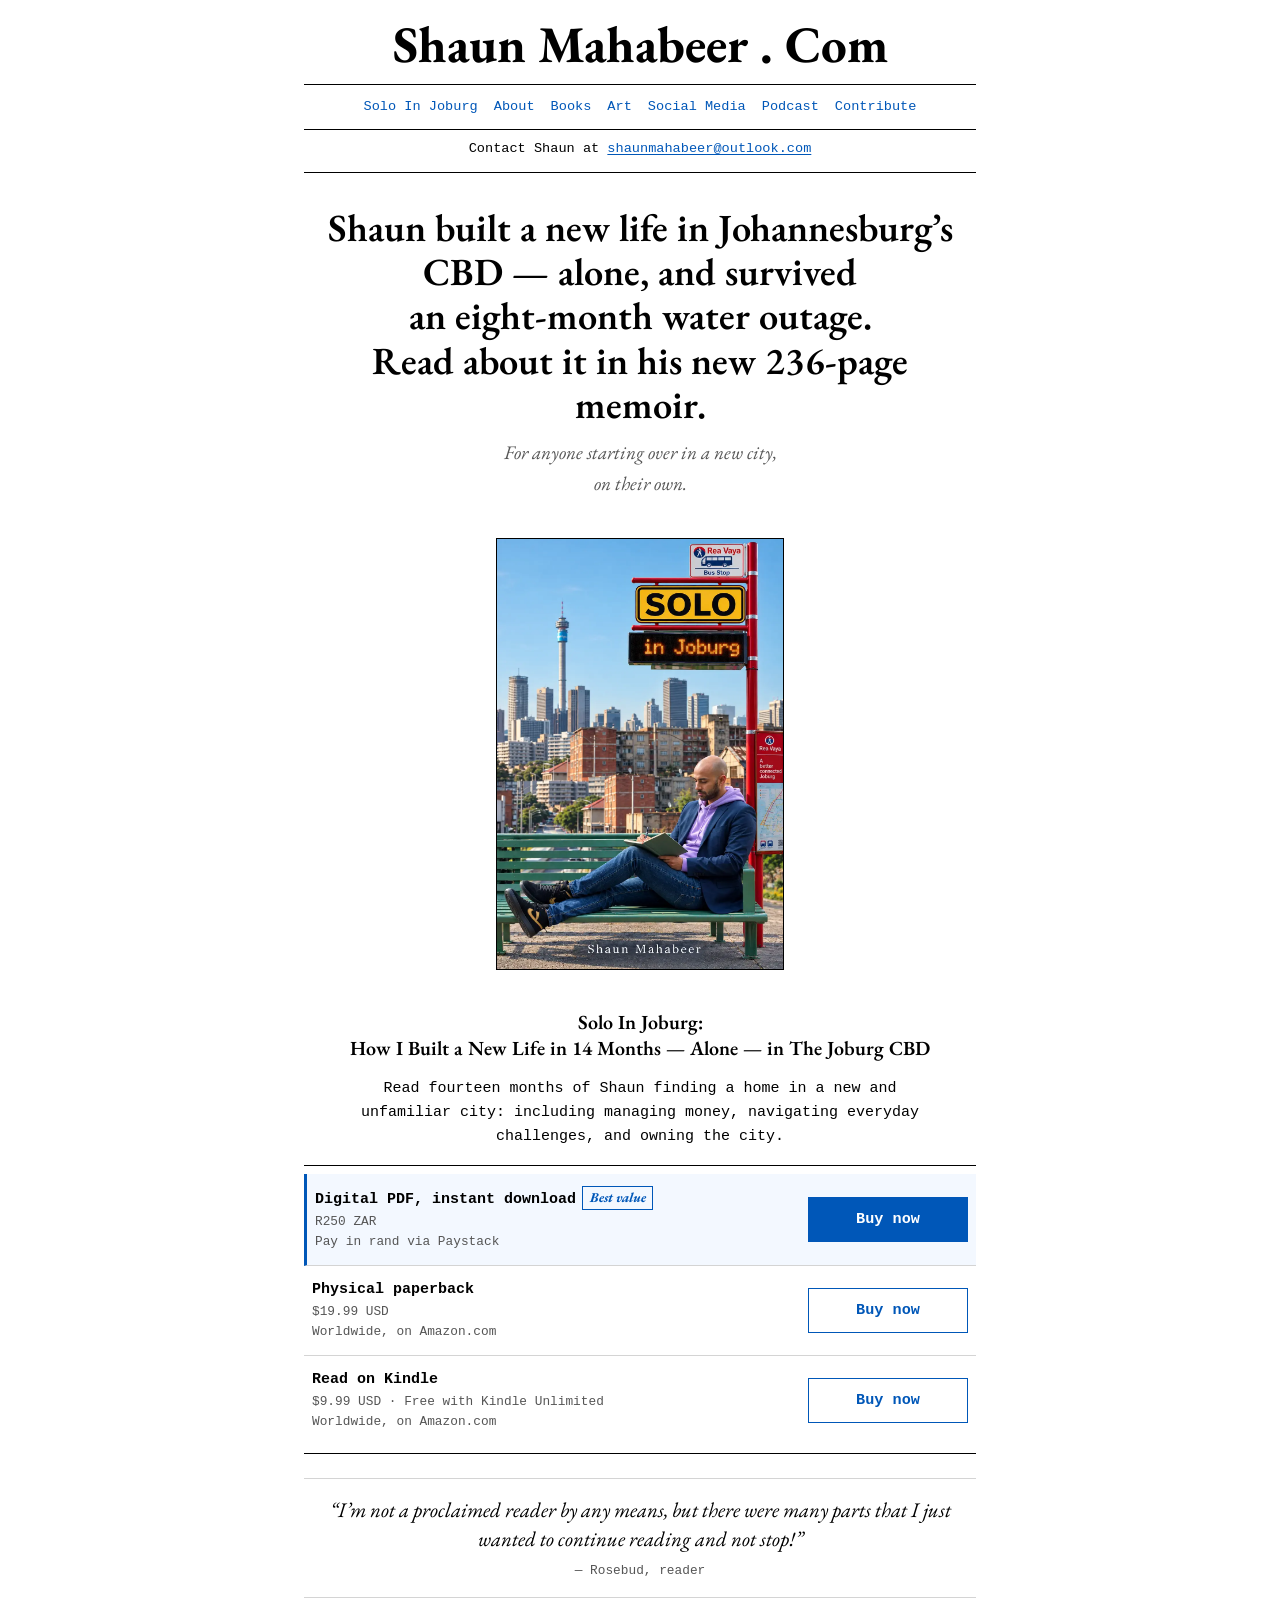
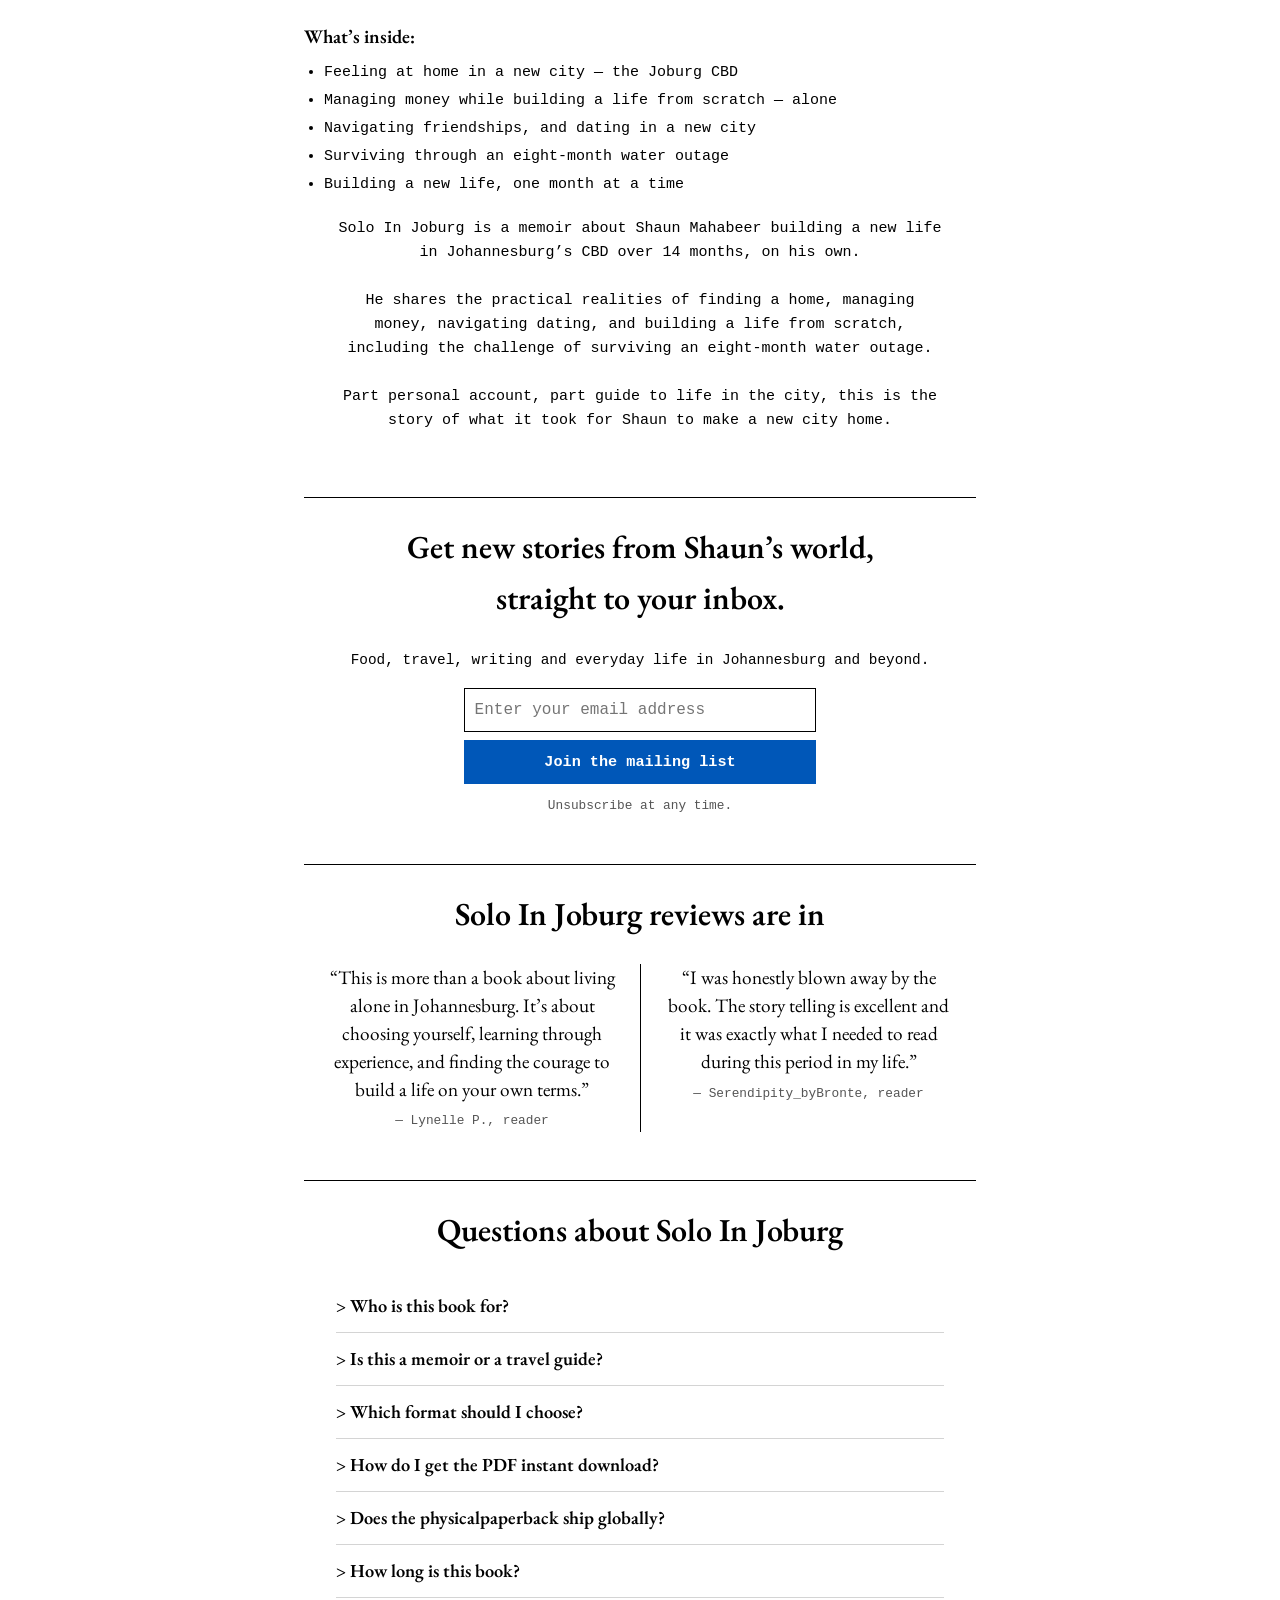
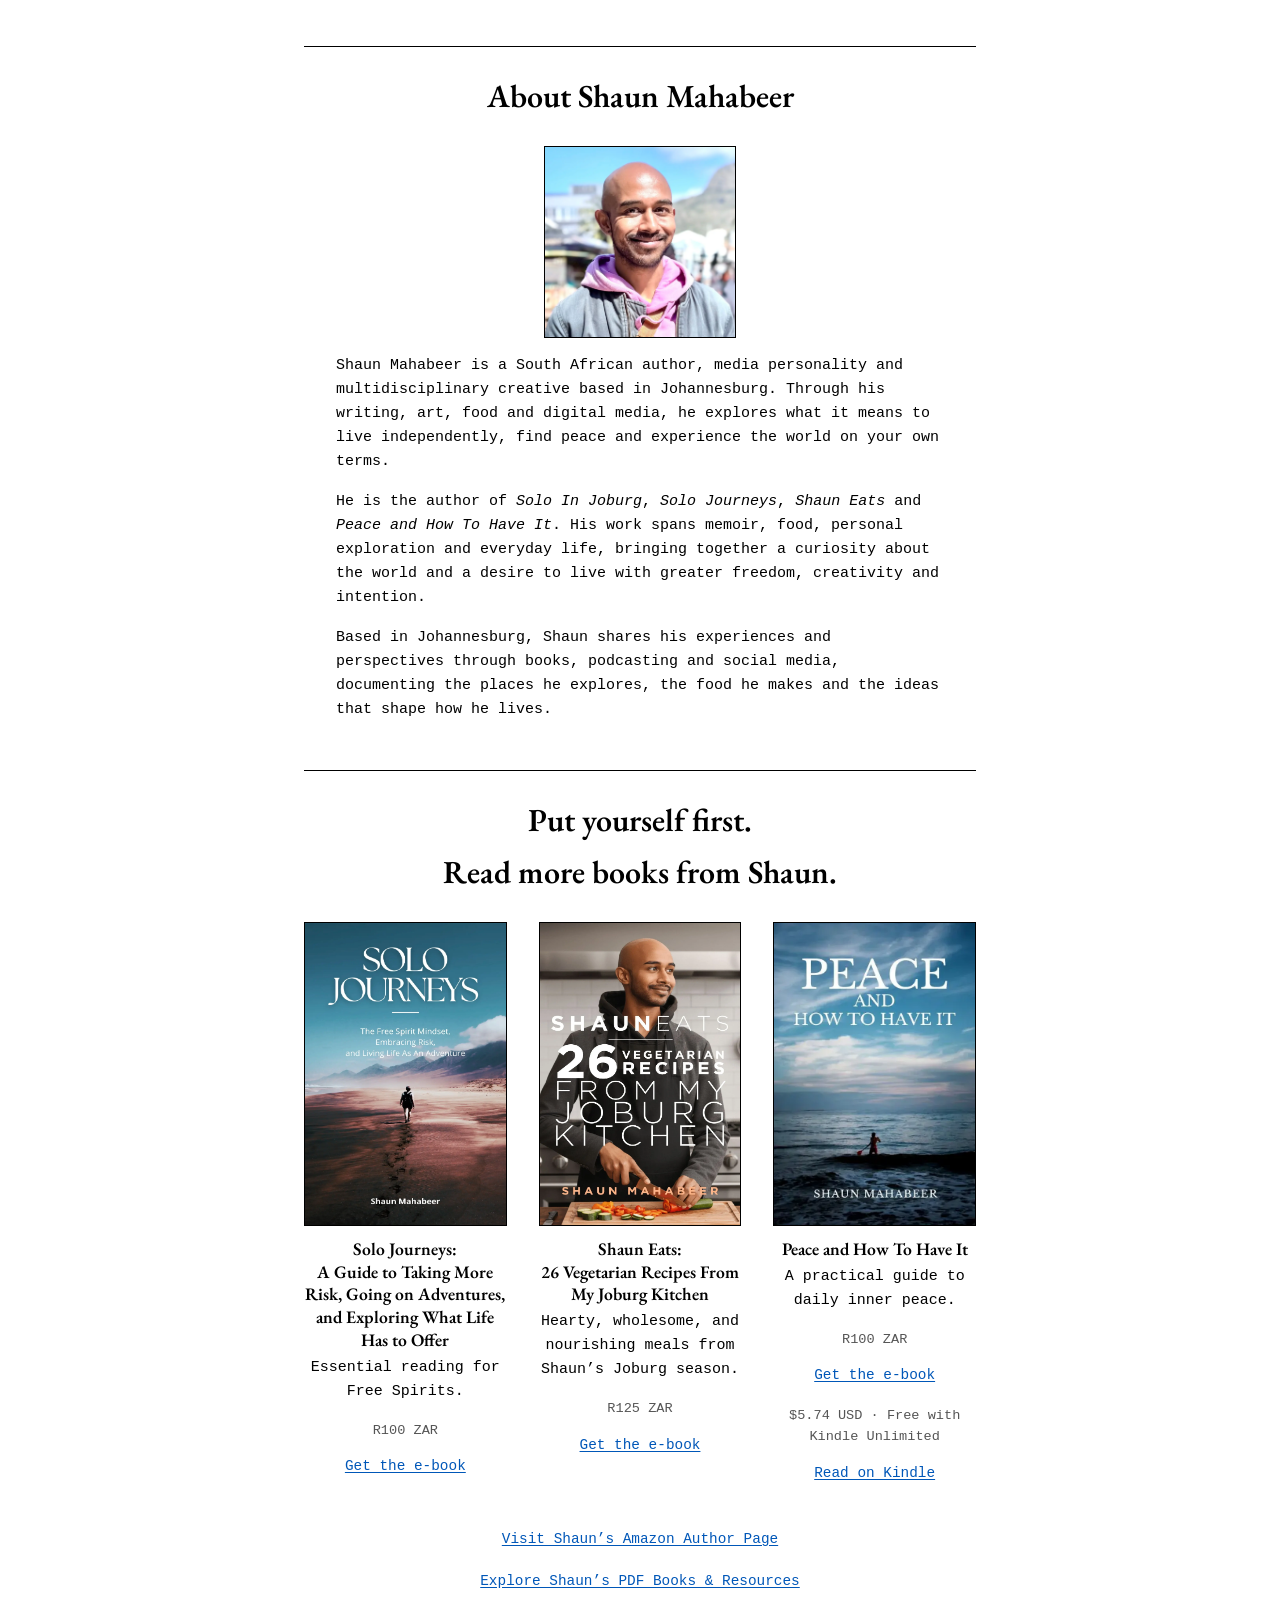
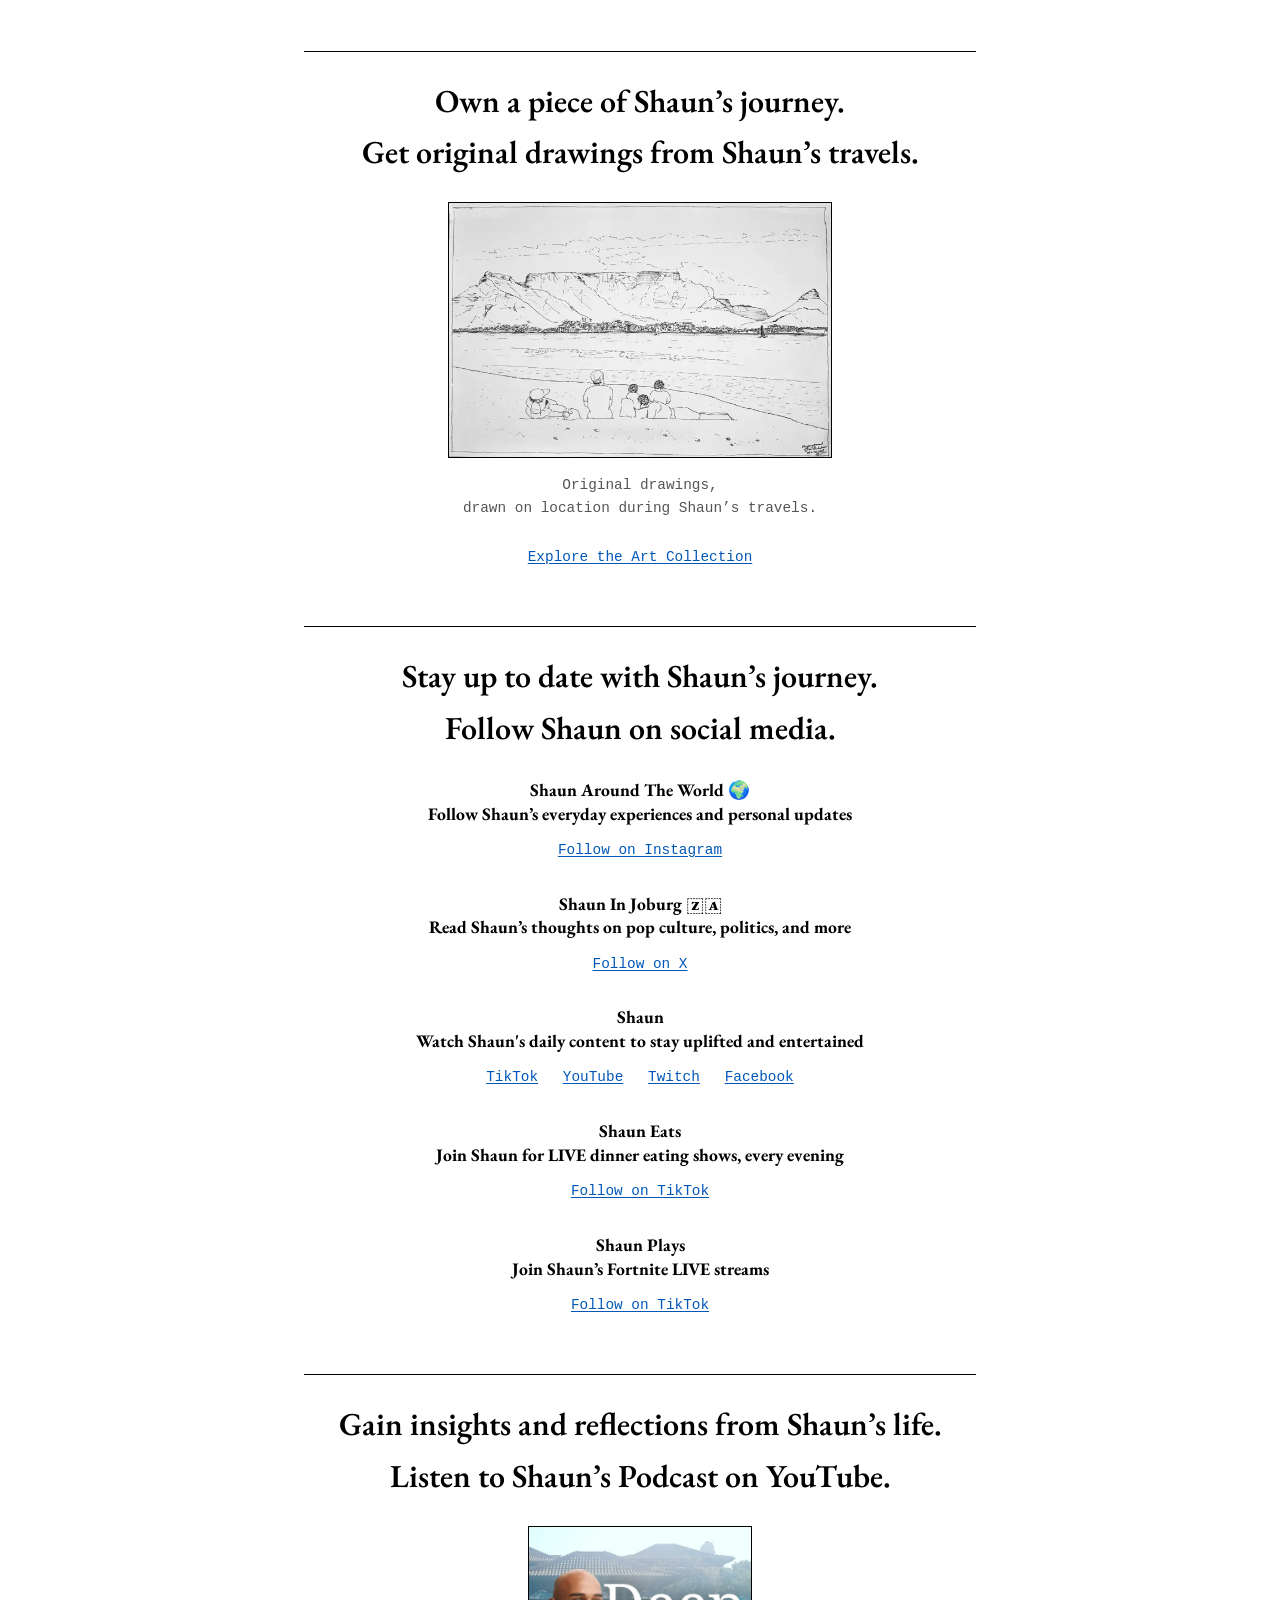
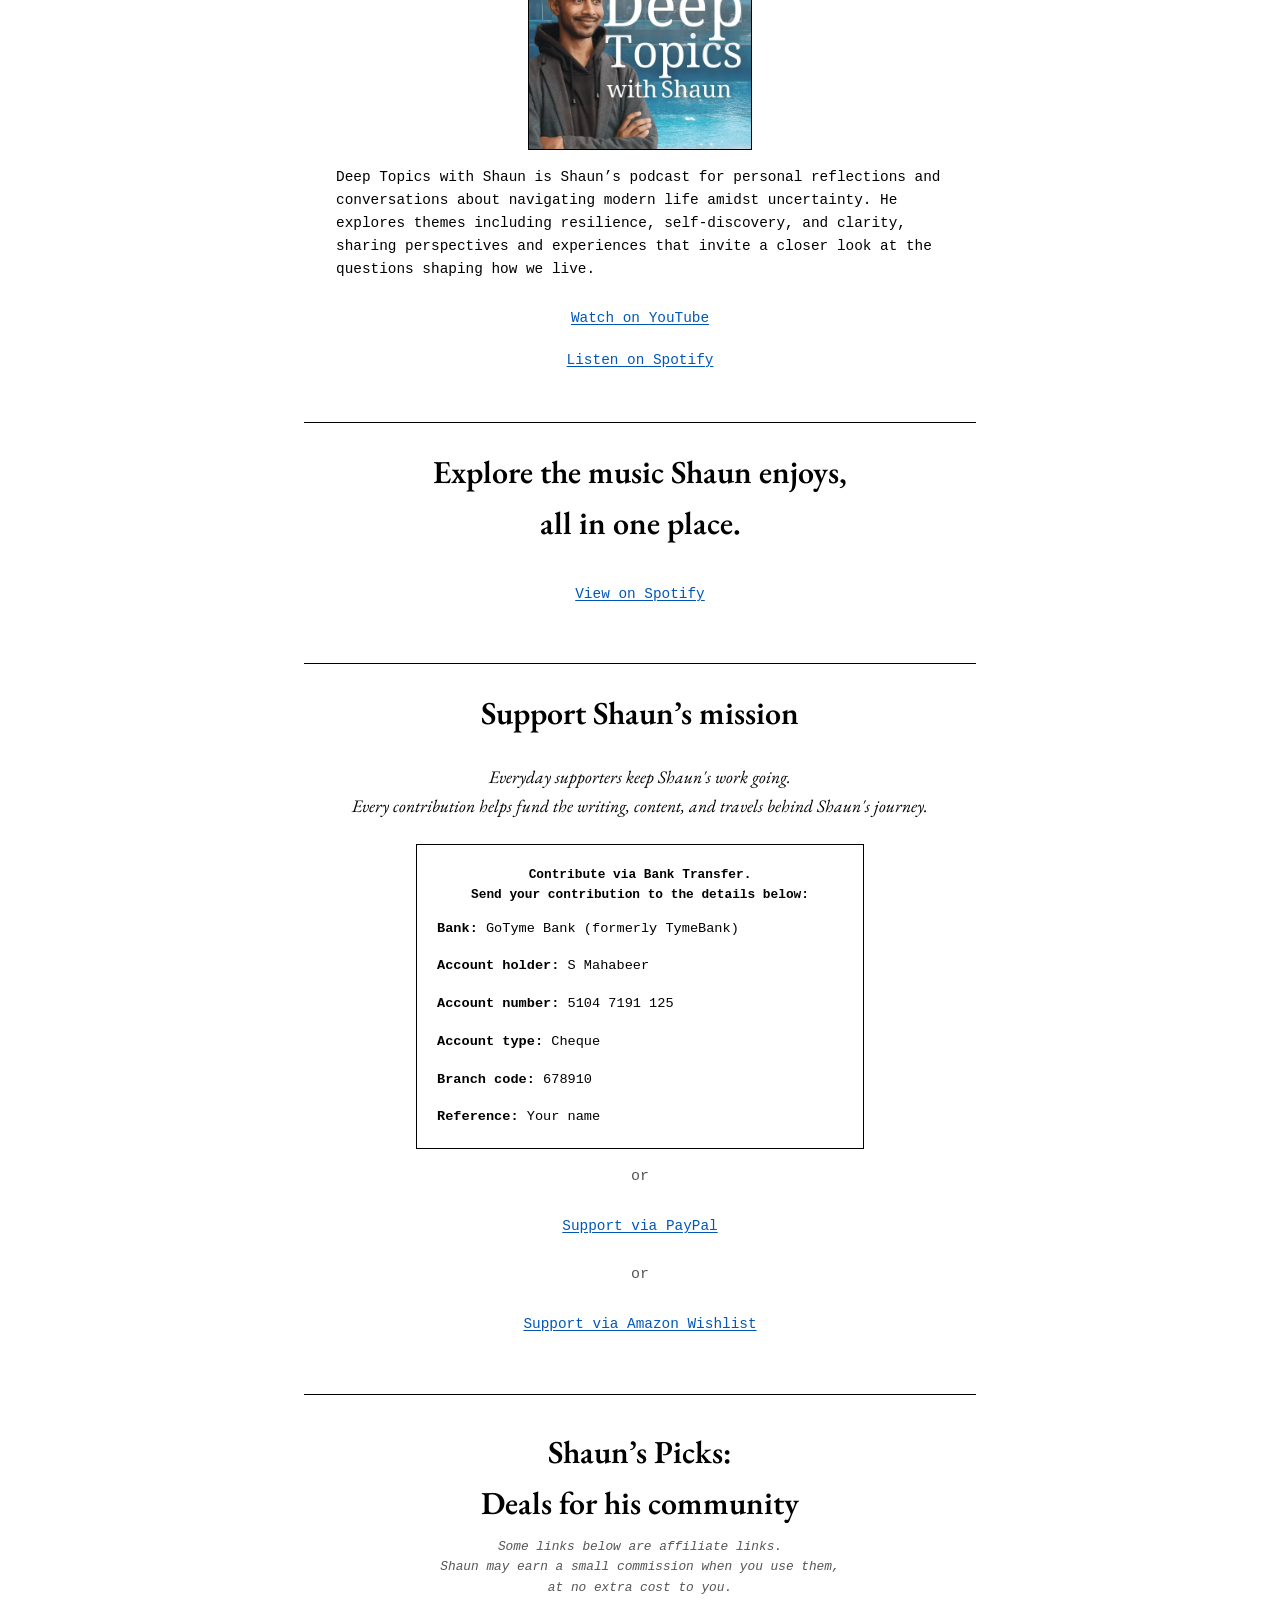
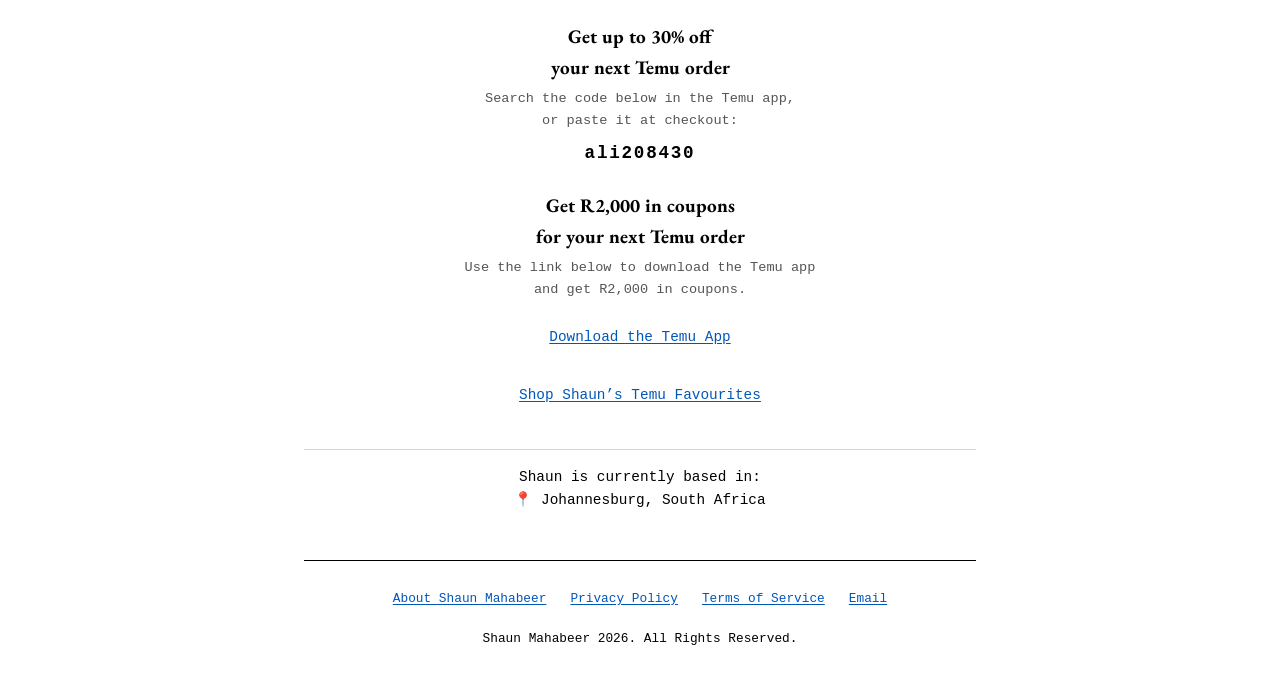
==== index.html @ 0fdca16c "removed contact" ====
<!DOCTYPE html>
<html lang="en-ZA">
<head>
    <meta charset="UTF-8">
    <meta name="viewport" content="width=device-width, initial-scale=1">
    <title>Get Solo In Joburg by Shaun Mahabeer | A Johannesburg Memoir</title>
    <meta name="description" content="Get Solo In Joburg is Shaun Mahabeer's memoir of building a new life alone — solo living — in Johannesburg's CBD over 14 months. Available in paperback, Kindle and PDF.">
    <meta name="theme-color" content="#ffffff">
    <meta name="robots" content="index, follow, max-image-preview:large">
    <meta name="author" content="Shaun Mahabeer">
    <link rel="canonical" href="https://shaunmahabeer.com/">

    <!-- Link previews -->
    <meta property="og:type" content="website">
    <meta property="og:site_name" content="Shaun Mahabeer">
    <meta property="og:locale" content="en_ZA">
    <meta property="og:url" content="https://shaunmahabeer.com/">
    <meta property="og:title" content="Get Solo In Joburg by Shaun Mahabeer | A Johannesburg Memoir">
    <meta property="og:description" content="Shaun spent 14 months building a new life alone in Johannesburg's CBD: finding a home, managing money, dating and living through an eight-month water outage.">
    <meta property="og:image" content="https://shaunmahabeer.com/solo-in-joburg-book-by-shaun-mahabeer.webp">
    <meta property="og:image:alt" content="Cover of Solo In Joburg by Shaun Mahabeer">
    <meta name="twitter:card" content="summary">
    <meta name="twitter:title" content="Get Solo In Joburg by Shaun Mahabeer | A Johannesburg Memoir">
    <meta name="twitter:description" content="Shaun spent 14 months building a new life alone in Johannesburg's CBD: finding a home, managing money, dating and living through an eight-month water outage.">
    <meta name="twitter:image" content="https://shaunmahabeer.com/solo-in-joburg-book-by-shaun-mahabeer.webp">

    <!-- Search: structured data (WebSite, Person, Book) -->
    <script type="application/ld+json">
    {
        "@context": "https://schema.org",
        "@graph": [
            {
                "@type": "WebSite",
                "@id": "https://shaunmahabeer.com/#website",
                "url": "https://shaunmahabeer.com/",
                "name": "Shaun Mahabeer",
                "inLanguage": "en-ZA",
                "publisher": { "@id": "https://shaunmahabeer.com/#shaun" }
            },
            {
                "@type": "Person",
                "@id": "https://shaunmahabeer.com/#shaun",
                "name": "Shaun Mahabeer",
                "url": "https://shaunmahabeer.com/",
                "email": "mailto:shaunmahabeer@outlook.com",
                "jobTitle": "Author, artist and podcaster",
                "description": "Shaun Mahabeer is a South African author, media personality, and solo traveler based in Johannesburg, South Africa.",
                "address": { "@type": "PostalAddress", "addressLocality": "Johannesburg", "addressCountry": "ZA" },
                "sameAs": [
                    "https://www.amazon.com/author/shaunmahabeer",
                    "https://www.instagram.com/shaun.mahabeer",
                    "https://x.com/shaun_mahabeer",
                    "https://www.tiktok.com/@shaun.mahabeer",
                    "https://www.youtube.com/@shaun.mahabeer",
                    "https://www.youtube.com/@deeptopicspodcast",
                    "https://www.twitch.tv/shaunmahabeer",
                    "https://www.facebook.com/shaun.eatss/"
                ]
            },
            {
                "@type": "Book",
                "@id": "https://shaunmahabeer.com/#solo-in-joburg",
                "name": "Solo In Joburg: How I Built a New Life in 14 Months \u2014 Alone \u2014 in The Joburg CBD",
                "description": "A memoir of Shaun Mahabeer's fourteen months building a new life alone in Johannesburg's CBD: finding a home, managing money, dating and living through an eight-month water outage.",
                "author": { "@id": "https://shaunmahabeer.com/#shaun" },
                "numberOfPages": 236,
                "inLanguage": "en",
                "url": "https://shaunmahabeer.com/",
                "image": "https://shaunmahabeer.com/solo-in-joburg-book-by-shaun-mahabeer.webp",
                "workExample": [
                    {
                        "@type": "Book",
                        "bookFormat": "https://schema.org/Paperback",
                        "url": "https://www.amazon.com/Solo-Joburg-Shaun-Mahabeer/dp/B0HLXY3475",
                        "offers": { "@type": "Offer", "price": "19.99", "priceCurrency": "USD", "availability": "https://schema.org/InStock", "url": "https://www.amazon.com/Solo-Joburg-Shaun-Mahabeer/dp/B0HLXY3475" }
                    },
                    {
                        "@type": "Book",
                        "bookFormat": "https://schema.org/EBook",
                        "url": "https://www.amazon.com/Solo-Joburg-Shaun-Mahabeer-ebook/dp/B0HLY3PCVW",
                        "offers": { "@type": "Offer", "price": "9.99", "priceCurrency": "USD", "availability": "https://schema.org/InStock", "url": "https://www.amazon.com/Solo-Joburg-Shaun-Mahabeer-ebook/dp/B0HLY3PCVW" }
                    },
                    {
                        "@type": "Book",
                        "bookFormat": "https://schema.org/EBook",
                        "url": "https://paystack.com/buy/solo-in-joburg",
                        "offers": { "@type": "Offer", "price": "250", "priceCurrency": "ZAR", "availability": "https://schema.org/InStock", "url": "https://paystack.com/buy/solo-in-joburg" }
                    }
                ]
            }
        ]
    }
    </script>

    <!-- Hero image: fetched first (it is the only image above the fold) -->
    <link rel="preload" as="image" href="solo-in-joburg-book-by-shaun-mahabeer.webp" type="image/webp" fetchpriority="high">

    <!-- Garamond for headings: only the weights/styles the page uses, loaded without blocking first paint -->
    <link rel="preconnect" href="https://fonts.googleapis.com">
    <link rel="preconnect" href="https://fonts.gstatic.com" crossorigin>
    <link rel="stylesheet" href="https://fonts.googleapis.com/css2?family=EB+Garamond:ital,wght@0,400;0,600;0,700;1,400;1,700&display=swap" media="print" onload="this.media='all'">
    <noscript><link rel="stylesheet" href="https://fonts.googleapis.com/css2?family=EB+Garamond:ital,wght@0,400;0,600;0,700;1,400;1,700&display=swap"></noscript>

    <link rel="stylesheet" href="style.css">
</head>
<body>

    <a class="skip-link" href="#main">Skip to content</a>

    <div class="page">

        <!-- MASTHEAD: H1 -->
        <header class="masthead">
            <h1 class="site-title">Shaun Mahabeer . Com</h1>
            <nav class="section-nav" aria-label="Sections">
                <a href="#new-release">Solo In Joburg</a>
                <a href="#about">About</a>
                <a href="#more-from-the-author">Books</a>
                <a href="#art">Art</a>
                <a href="#socials">Social Media</a>
                <a href="#podcast">Podcast</a>
                <a href="#support">Contribute</a>
            </nav>
            <div class="masthead-contact-wrap">
                <p class="masthead-contact">Contact Shaun at <a href="mailto:shaunmahabeer@outlook.com">shaunmahabeer@outlook.com</a></p>
            </div>
        </header>

        <main id="main">

            <!-- FRONT PAGE LEAD STORY -->
            <article id="new-release" class="lead-story" aria-labelledby="lead-headline">
                <h2 id="lead-headline" class="headline headline-lead">Shaun built a new life in Johannesburg’s CBD — alone, and survived an eight-month water outage.<br>Read about it in his new 236-page memoir.</h2>
                <p class="lead-audience">For anyone starting over in a new city,<br>on their own.</p>

                <div class="lead-body">
                    <figure class="cover">
                        <img src="solo-in-joburg-book-by-shaun-mahabeer.webp" alt="Solo In Joburg by Shaun Mahabeer: book cover of a memoir about building a new life in Johannesburg" width="400" height="600" fetchpriority="high" decoding="async">
                    </figure>

                    <div class="lead-text">
                        <h3 class="book-title centered-text">Solo In Joburg:<br>How I Built a New Life in 14 Months — Alone — in The Joburg CBD</h3>
                        <p class="body-text">Read fourteen months of Shaun finding a home in a new and unfamiliar city: including managing money, navigating everyday challenges, and owning the city.</p>

                        <section class="order-box" aria-label="Choose your format">
                            <ul class="formats">
                                <li class="format-featured">
                                    <div>
                                        <span class="format-name">Digital PDF, instant download<span class="tag">Best value</span></span>
                                        <span class="format-price">R250 ZAR<br>Pay in rand via Paystack</span>
                                    </div>
                                    <a class="btn btn-primary" href="https://paystack.com/buy/solo-in-joburg" aria-label="Download the Solo In Joburg PDF for R250">Buy now</a>
                                </li>
                                <li>
                                    <div>
                                        <span class="format-name">Physical paperback</span>
                                        <span class="format-price">$19.99 USD<br>Worldwide, on Amazon.com</span>
                                    </div>
                                    <a class="btn" href="https://www.amazon.com/Solo-Joburg-Shaun-Mahabeer/dp/B0HLXY3475" aria-label="Get the Solo In Joburg paperback on Amazon.com for $19.99">Buy now</a>
                                </li>
                                <li>
                                    <div>
                                        <span class="format-name">Read on Kindle</span>
                                        <span class="format-price">$9.99 USD · Free with Kindle Unlimited<br>Worldwide, on Amazon.com</span>
                                    </div>
                                    <a class="btn" href="https://www.amazon.com/Solo-Joburg-Shaun-Mahabeer-ebook/dp/B0HLY3PCVW" aria-label="Get Solo In Joburg on Kindle, free with Kindle Unlimited">Buy now</a>
                                </li>
                            </ul>
                            <!-- TODO: Add Amazon star rating here once available, e.g. <p class="rating">★★★★★ 4.8 on Amazon</p> -->
                            <!-- TODO: Add shipping details for the paperback (countries / delivery times) once confirmed. -->
                        </section>

                        <blockquote class="pull-quote">
                            <p>“I’m not a proclaimed reader by any means, but there were many parts that I just wanted to continue reading and not stop!”</p>
                            <footer>— Rosebud, reader</footer>
                        </blockquote>

                        <h4 class="inside-heading">What’s inside:</h4>
                        <ul class="inside-list">
                            <li>Feeling at home in a new city — the Joburg CBD</li>
                            <li>Managing money while building a life from scratch — alone</li>
                            <li>Navigating friendships, and dating in a new city</li>
                            <li>Surviving through an eight-month water outage</li>
                            <li>Building a new life, one month at a time</li>
                        </ul>

                        <p class="body-text">Solo In Joburg is a memoir about Shaun Mahabeer building a new life in Johannesburg’s CBD over 14 months, on his own.<br><br>He shares the practical realities of finding a home, managing money, navigating dating, and building a life from scratch, including the challenge of surviving an eight-month water outage.<br><br>Part personal account, part guide to life in the city, this is the story of what it took for Shaun to make a new city home.</p>
                        <!-- TODO: Add a "Read a free sample chapter" link here once a sample is uploaded. -->
                    </div>
                </div>
            </article>

            <!-- NEWSLETTER / EMAIL SIGNUP -->
            <section id="newsletter" class="signup-section" aria-labelledby="signup-heading">
                <h2 id="signup-heading" class="headline-centered">Get new stories from Shaun’s world,<br>straight to your inbox.</h2>
                <p class="signup-desc">Food, travel, writing and everyday life in Johannesburg and beyond.</p>
                <!-- TODO: Replace the action below with your email provider's form URL (e.g. MailerLite, Kit, Buttondown). -->
                <form class="signup-form" action="YOUR_EMAIL_PROVIDER_FORM_URL" method="POST">
                    <label class="visually-hidden" for="email">Email address</label>
                    <input id="email" name="email" type="email" placeholder="Enter your email address" autocomplete="email" required>
                    <button type="submit" class="btn btn-primary">Join the mailing list</button>
                </form>
                <p class="signup-note">Unsubscribe at any time.</p>
            </section>

            <!-- READERS' LETTERS -->
            <section id="reviews" aria-labelledby="reviews-heading">
                <h2 id="reviews-heading" class="headline-centered">Solo In Joburg reviews are in</h2>
                <div class="letters">
                    <blockquote class="letter">
                        <p>“This is more than a book about living alone in Johannesburg. It’s about choosing yourself, learning through experience, and finding the courage to build a life on your own terms.”</p>
                        <footer>— Lynelle P., reader</footer>
                    </blockquote>
                    <blockquote class="letter">
                        <p>“I was honestly blown away by the book. The story telling is excellent and it was exactly what I needed to read during this period in my life.”</p>
                        <footer>— Serendipity_byBronte, reader</footer>
                    </blockquote>
                </div>
            </section>

            <!-- FAQ -->
            <section id="faq" aria-labelledby="faq-heading">
                <h2 id="faq-heading" class="headline-centered">Questions about Solo In Joburg</h2>
                <div class="faq">
                    <details>
                        <summary>> Who is this book for?</summary>
                        <p>Anyone starting over in a new city, living on their own, or curious about what it takes to build a new life from scratch. You don’t need to know Johannesburg to relate to this story.</p>
                    </details>
                    <details>
                        <summary>> Is this a memoir or a travel guide?</summary>
                        <p>Both. It is Shaun’s personal account of 14 months building a new life in the Joburg CBD, and it includes the practical realities of finding a home, managing money, dating and handling obstacles and setbacks.</p>
                    </details>
                    <details>
                        <summary>> Which format should I choose?</summary>
                        <p>Choose the PDF if you want to pay in rand and start reading straight away.<br><br>Choose the paperback if you like a physical copy.<br><br>Choose Kindle to read on a phone, tablet or Kindle device (it is free with Kindle Unlimited).</p>
                    </details>
                    <details>
                        <summary>> How do I get the PDF instant download?</summary>
                        <p>Buy it through the link above and download it instantly after payment.</p>
                        <!-- TODO: Add delivery details (e.g. receipt email, what to do if the download link doesn't arrive). -->
                    </details>
                    <details>
                        <summary>> Does the physicalpaperback ship globally?</summary>
                        <p>The paperback is sold through Amazon.com, and is available globally.</p>
                    </details>
                    <details>
                        <summary>> How long is this book?</summary>
                        <p>Solo In Joburg is236 pages, covering Shaun's 14 months of building a new life in Johannesburg’s CBD.</p>
                    </details>
                </div>
            </section>

            <!-- ABOUT SHAUN -->
            <section id="about" class="about-section" aria-labelledby="about-heading">
                <h2 id="about-heading" class="headline-centered">About Shaun Mahabeer</h2>
                <img class="about-photo" src="shaun-mahabeer-south-african-author-and-media-personality.webp" alt="Shaun Mahabeer, South African author and media personality." width="300" height="300" loading="lazy" decoding="async">
                <p class="body-text">Shaun Mahabeer is a South African author, media personality and multidisciplinary creative based in Johannesburg. Through his writing, art, food and digital media, he explores what it means to live independently, find peace and experience the world on your own terms.</p>
                <p class="body-text">He is the author of <em>Solo In Joburg</em>, <em>Solo Journeys</em>, <em>Shaun Eats</em> and <em>Peace and How To Have It</em>. His work spans memoir, food, personal exploration and everyday life, bringing together a curiosity about the world and a desire to live with greater freedom, creativity and intention.</p>
                <p class="body-text">Based in Johannesburg, Shaun shares his experiences and perspectives through books, podcasting and social media, documenting the places he explores, the food he makes and the ideas that shape how he lives.</p>
            </section>

            <!-- BEST-SELLERS GRID -->
            <section id="more-from-the-author" aria-labelledby="more-heading">
                <h2 id="more-heading" class="section-heading-centered">Put yourself first.<br>Read more books from Shaun.</h2>

                <div class="stories-grid-3">
                    <article class="story-card" aria-labelledby="story-journeys">
                        <img src="solo-journeys-book-by-shaun-mahabeer.webp" alt="Solo Journeys by Shaun Mahabeer: book cover of a guide to taking more risk and going on adventures" width="400" height="600" loading="lazy" decoding="async" class="story-img">
                        <h3 id="story-journeys" class="book-title">Solo Journeys:<br>A Guide to Taking More Risk, Going on Adventures, and Exploring What Life Has to Offer</h3>
                        <p>Essential reading for Free Spirits.</p>
                        <p class="book-price">R100 ZAR</p>
                        <div class="story-btn-stack">
                            <a class="btn-link" href="https://paystack.com/buy/solo-journeys">Get the e-book</a>
                        </div>
                    </article>

                    <article class="story-card" aria-labelledby="story-eats">
                        <img src="shaun-eats-26-vegetarian-recipes-from-my-joburg-kitchen-recipe-book.webp" alt="Shaun Eats by Shaun Mahabeer: recipe book cover with 26 vegetarian recipes from a Joburg kitchen" width="400" height="600" loading="lazy" decoding="async" class="story-img">
                        <h3 id="story-eats" class="book-title">Shaun Eats:<br>26 Vegetarian Recipes From My Joburg Kitchen</h3>
                        <p>Hearty, wholesome, and nourishing meals from Shaun’s Joburg season.</p>
                        <p class="book-price">R125 ZAR</p>
                        <div class="story-btn-stack">
                            <a class="btn-link" href="https://paystack.com/buy/shaun-eats-26-vegetarian-recipes-from-my-joburg-kitchen">Get the e-book</a>
                        </div>
                    </article>

                    <article class="story-card" aria-labelledby="story-peace">
                        <img src="peace-and-how-to-have-it-book-by-shaun-mahabeer.webp" alt="Peace and How To Have It by Shaun Mahabeer: book cover of a practical guide to daily inner peace" width="400" height="600" loading="lazy" decoding="async" class="story-img">
                        <h3 id="story-peace" class="book-title">Peace and How To Have It</h3>
                        <p>A practical guide to daily inner peace.</p>
                        <p class="book-price">R100 ZAR</p>
                        <div class="story-btn-stack">
                            <a class="btn-link" href="https://paystack.com/buy/peace-and-how-to-have-it">Get the e-book</a>
                        </div>
                        <p class="book-price">$5.74 USD · Free with Kindle Unlimited</p>
                        <div class="story-btn-stack">
                            <a class="btn-link" href="https://www.amazon.com/dp/B0B84P99ZG">Read on Kindle</a>
                        </div>
                    </article>
                </div>

                <div class="center-links">
                    <p><a class="btn-link" href="https://www.amazon.com/author/shaunmahabeer">Visit Shaun’s Amazon Author Page</a></p>
                    <p><a class="btn-link" href="https://paystack.shop/shauns-books">Explore Shaun’s PDF Books &amp; Resources</a></p>
                </div>
            </section>

            <!-- ART STORE -->
            <section id="art" class="art-section" aria-labelledby="art-heading">
                <h2 id="art-heading" class="headline-centered">Own a piece of Shaun’s journey.<br>Get original drawings from Shaun’s travels.</h2>
                <div class="art-display">
                    <img src="table-mountain-drawing-by-shaun-mahabeer.webp" alt="Original ink drawing of Table Mountain in Cape Town, drawn on location by Shaun Mahabeer" width="600" height="400" loading="lazy" decoding="async">
                </div>
                <p class="art-sub">Original drawings,<br>drawn on location during Shaun’s travels.</p>
                <p class="center-links"><a class="btn-link" href="https://paystack.shop/art-of-shaun">Explore the Art Collection</a></p>
            </section>

            <!-- SOCIAL MEDIA HUB -->
            <section id="socials" aria-labelledby="socials-heading">
                <h2 id="socials-heading" class="headline-centered">Stay up to date with Shaun’s journey.<br>Follow Shaun on social media.</h2>

                <div class="social-list-centered">
                    <p class="sub-label">Shaun Around The World 🌍<br>Follow Shaun’s everyday experiences and personal updates</p>
                    <p><a class="btn-link" href="https://www.instagram.com/shaun.mahabeer">Follow on Instagram</a></p>

                    <p class="sub-label">Shaun In Joburg 🇿🇦<br>Read Shaun’s thoughts on pop culture, politics, and more</p>
                    <p><a class="btn-link" href="https://x.com/shaun_mahabeer">Follow on X</a></p>

                    <p class="sub-label">Shaun<br>Watch Shaun's daily content to stay uplifted and entertained</p>
                    <p class="social-row">
                        <a class="btn-link" href="https://www.tiktok.com/@shaun.mahabeer">TikTok</a>
                        <a class="btn-link" href="https://www.youtube.com/@shaun.mahabeer">YouTube</a>
                        <a class="btn-link" href="https://www.twitch.tv/shaunmahabeer">Twitch</a>
                        <a class="btn-link" href="https://www.facebook.com/shaun.eatss/">Facebook</a>
                    </p>

                    <p class="sub-label">Shaun Eats<br>Join Shaun for LIVE dinner eating shows, every evening</p>
                    <p><a class="btn-link" href="https://www.tiktok.com/@shaun.eats">Follow on TikTok</a></p>

                    <p class="sub-label">Shaun Plays<br>Join Shaun’s Fortnite LIVE streams</p>
                    <p><a class="btn-link" href="https://www.tiktok.com/@shaun.playss">Follow on TikTok</a></p>
                </div>
            </section>

            <!-- PODCAST & PLAYLISTS -->
            <section id="podcast" aria-labelledby="podcast-heading">
                <h2 id="podcast-heading" class="headline-centered">Gain insights and reflections from Shaun’s life.<br>Listen to Shaun’s Podcast on YouTube.</h2>
                <div class="podcast-banner">
                    <img src="deep-topics-podcast-with-shaun.webp" alt="Shaun Mahabeer, host of the Deep Topics with Shaun podcast on YouTube and Spotify" width="300" height="300" loading="lazy" decoding="async">
                </div>
                <p class="podcast-desc">Deep Topics with Shaun is Shaun’s podcast for personal reflections and conversations about navigating modern life amidst uncertainty. He explores themes including resilience, self-discovery, and clarity, sharing perspectives and experiences that invite a closer look at the questions shaping how we live.</p>

                <div class="center-links">
                    <p><a class="btn-link" href="https://www.youtube.com/@deeptopicspodcast">Watch on YouTube</a></p>
                    <p><a class="btn-link" href="https://open.spotify.com/show/6KJyD5MO7y25vx5EVoJYXv">Listen on Spotify</a></p>
                </div>

                <h2 class="headline-centered headline-sub">Explore the music Shaun enjoys,<br>all in one place.</h2>
                <p class="center-links"><a class="btn-link" href="https://open.spotify.com/user/yxcqlqv58n3s2u0soqnc7kd64">View on Spotify</a></p>
            </section>

            <!-- READER SUPPORT & EFT -->
            <section id="support" aria-labelledby="support-heading">
                <h2 id="support-heading" class="headline-centered">Support Shaun’s mission</h2>
                <p class="support-subtitle">Everyday supporters keep Shaun's work going.<br>Every contribution helps fund the writing, content, and travels behind Shaun's journey.</p>

                <div class="eft-box">
                    <p class="eft-title">Contribute via Bank Transfer.<br>Send your contribution to the details below:</p>
                    <p><strong>Bank:</strong> GoTyme Bank (formerly TymeBank)</p>
                    <p><strong>Account holder:</strong> S Mahabeer</p>
                    <p><strong>Account number:</strong> 5104 7191 125</p>
                    <p><strong>Account type:</strong> Cheque</p>
                    <p><strong>Branch code:</strong> 678910</p>
                    <p><strong>Reference:</strong> Your name</p>
                </div>

                <p class="or-divider">or</p>
                <p class="center-links"><a class="btn-link" href="https://www.paypal.com/paypalme/cashtoshaun">Support via PayPal</a></p>
                <p class="or-divider">or</p>
                <p class="center-links"><a class="btn-link" href="https://www.amazon.co.za/hz/wishlist/ls/2TUIFK5XJ0U2D">Support via Amazon Wishlist</a></p>
            </section>

            <!-- OFFERS & DISCOUNTS -->
            <section id="offers" class="offers-section" aria-labelledby="offers-heading">
                <h2 id="offers-heading" class="headline-centered">Shaun’s Picks:<br>Deals for his community</h2>
                <p class="disclosure">Some links below are affiliate links.<br>Shaun may earn a small commission when you use them,<br>at no extra cost to you.</p>

                <div class="offer-block">
                    <p class="offer-title">Get up to 30% off<br>your next Temu order</p>
                    <p class="offer-desc">Search the code below in the Temu app,<br>or paste it at checkout:</p>
                    <p class="offer-code">ali208430</p>
                </div>

                <div class="offer-block offer-block-spaced">
                    <p class="offer-title">Get R2,000 in coupons<br>for your next Temu order</p>
                    <p class="offer-desc">Use the link below to download the Temu app<br>and get R2,000 in coupons.</p>
                    <p class="center-links"><a class="btn-link" rel="sponsored noopener" href="https://temu.to/k/exi8xhf1bd1">Download the Temu App</a></p>
                    <p class="center-links"><a class="btn-link" rel="sponsored noopener" href="https://www.temu.com/kuiper/uk1.html?_p_rfs=1&amp;_x_ads_csite=search&amp;_bg_fs=1&amp;_x_vst_scene=adg&amp;subj=bundle-un&amp;_x_cid=4077103110kol_affiliate&amp;_p_mat2_type=a1004&amp;_p_jump_id=1077&amp;_x_campaign=affiliate&amp;g_site=136&amp;g_lg=en&amp;g_region=184&amp;g_ccy=ZAR&amp;g_share_img=https://commimg-eu.kwcdn.com/material-image-out-eu/1f13d628/66d73bea-cefd-4f00-ba83-805731e9dac1.png&amp;_x_ads_channel=koc&amp;_x_ads_sub_channel=koc_tiktok&amp;_x_ns_adg_stid=7f62ec0b2c7d41f1_njbtoau">Shop Shaun’s Temu Favourites</a></p>
                </div>

                <p class="location-stamp">Shaun is currently based in:<br>📍 Johannesburg, South Africa</p>
            </section>

        </main>

        <!-- COLOPHON -->
        <footer id="colophon" class="colophon">
            <div class="footer-links">
                <a href="#about">About Shaun Mahabeer</a>
                <!-- TODO: Replace "#" with the Privacy Policy and Terms of Service page URLs once published. -->
                <a href="privacy.html">Privacy Policy</a>
                <a href="terms.html">Terms of Service</a>
                <a href="mailto:shaunmahabeer@outlook.com">Email</a>
            </div>
            <p class="copyright">Shaun Mahabeer 2026. All Rights Reserved.</p>
        </footer>

    </div>

</body>
</html>
---- style.css ----
/* ==========================================================
   Shaun Mahabeer: Newspaper V4 Style (SEO + mobile speed pass)
   ========================================================== */

:root {
    --paper: #ffffff;
    --ink: #000000;
    --ink-soft: #555555;
    --rule-light: #d4d4d4;
    --link: #0057b8;
    --link-hover: #003d85;
    --wash: #f3f8ff;

    --font-head: "EB Garamond", Garamond, "Times New Roman", serif;
    --font-body: Consolas, "SF Mono", Menlo, Monaco, "Liberation Mono", "Courier New", monospace;
}

*, *::before, *::after { box-sizing: border-box; }

html {
    -webkit-text-size-adjust: 100%;
    text-size-adjust: 100%;
    scroll-behavior: smooth;
    scroll-padding-top: 1rem;
}

@media (prefers-reduced-motion: reduce) {
    html { scroll-behavior: auto; }
}

body {
    margin: 0;
    background: var(--paper);
    color: var(--ink);
    font-family: var(--font-body);
    font-size: 15px;
    line-height: 1.6;
}

img { display: block; max-width: 100%; height: auto; }

p { margin: 0 0 1rem; }

a {
    color: var(--link);
    text-decoration: underline;
    text-underline-offset: 0.15em;
}
a:hover { color: var(--link-hover); }

:focus-visible {
    outline: 3px solid var(--link);
    outline-offset: 2px;
}

h1, h2, h3, h4 {
    font-family: var(--font-head);
    color: var(--ink);
    font-weight: 600;
    margin: 0;
    text-align: center;
    text-wrap: balance;
}

.page {
    max-width: 44rem;
    margin: 0 auto;
    padding: 1rem 1rem 3rem;
}

.skip-link {
    position: absolute;
    left: -999px;
    top: 0;
    background: var(--paper);
    padding: 0.75rem 1rem;
    z-index: 10;
}
.skip-link:focus { left: 0; }

.visually-hidden {
    position: absolute;
    width: 1px;
    height: 1px;
    margin: -1px;
    padding: 0;
    overflow: hidden;
    clip: rect(0, 0, 0, 0);
    white-space: nowrap;
    border: 0;
}

/* --- Masthead --- */
.masthead {
    text-align: center;
    border-bottom: 1px solid var(--ink);
    padding-bottom: 0.75rem;
    margin-bottom: 2rem;
}

.site-title {
    font-size: clamp(2rem, 8vw, 3.2rem);
    font-weight: 700;
    line-height: 1.1;
    margin-bottom: 0.5rem;
}

.masthead-contact-wrap { margin-top: 0.5rem; }

.masthead-contact {
    font-size: 0.85rem;
    margin-bottom: 0;
}

.section-nav {
    display: flex;
    flex-wrap: wrap;
    justify-content: center;
    gap: 0 1rem;
    border-top: 1px solid var(--ink);
    border-bottom: 1px solid var(--ink);
    padding: 0;
    font-size: 0.85rem;
    margin-top: 0.75rem;
}
.section-nav a {
    display: inline-flex;
    align-items: center;
    min-height: 44px;
    text-decoration: none;
    color: var(--link);
}
.section-nav a:hover { text-decoration: underline; }

/* --- Lead Story --- */
.headline-lead {
    font-size: clamp(1.6rem, 5vw, 2.4rem);
    line-height: 1.15;
    margin-bottom: 0.75rem;
}

.lead-audience {
    text-align: center;
    font-family: var(--font-head);
    font-style: italic;
    font-size: 1.2rem;
    color: var(--ink-soft);
    margin-bottom: 1.5rem;
}

.lead-body {
    display: flex;
    flex-direction: column;
    gap: 1.5rem;
}

.cover img {
    aspect-ratio: 2 / 3;
    width: 100%;
    max-width: 18rem;
    margin: 0 auto;
    border: 1px solid var(--ink);
}

.book-title {
    font-size: 1.25rem;
    line-height: 1.3;
    margin-bottom: 1rem;
    text-align: left;
}

.body-text {
    text-align: left;
    max-width: 38rem;
}

/* --- Order box --- */
.order-box {
    border-top: 1px solid var(--ink);
    border-bottom: 1px solid var(--ink);
    padding: 0.5rem 0;
    margin: 1rem 0;
}

.formats { list-style: none; padding: 0; margin: 0; }
.formats li {
    display: flex;
    flex-wrap: wrap;
    justify-content: space-between;
    align-items: center;
    gap: 0.5rem 1rem;
    padding: 0.75rem 0.5rem;
    border-bottom: 1px solid var(--rule-light);
}
.formats li:last-child { border-bottom: none; }
.formats li > div { flex: 1 1 12rem; }

.format-featured {
    background: var(--wash);
    border-left: 3px solid var(--link);
}

.format-name { font-weight: 700; display: block; }
.format-price { font-size: 0.8rem; color: var(--ink-soft); display: block; }

.tag {
    display: inline-block;
    margin-left: 0.4rem;
    padding: 0 0.4rem;
    font-family: var(--font-head);
    font-size: 0.85rem;
    font-weight: 700;
    font-style: italic;
    color: var(--link);
    border: 1px solid var(--link);
    vertical-align: 0.05em;
}

.btn {
    display: inline-flex;
    align-items: center;
    justify-content: center;
    min-height: 44px;
    min-width: 10rem;
    padding: 0.6rem 1rem;
    background: var(--paper);
    color: var(--link);
    border: 1px solid var(--link);
    font-family: var(--font-body);
    font-weight: 700;
    font-size: 0.95rem;
    text-align: center;
    text-decoration: none;
    cursor: pointer;
}
.btn:hover { background: var(--link); color: #fff; }

.btn-primary {
    background: var(--link);
    color: #fff;
}
.btn-primary:hover {
    background: var(--link-hover);
    border-color: var(--link-hover);
    color: #fff;
}

@media (max-width: 30rem) {
    .formats li .btn { width: 100%; }
}

/* --- Pull quote & "what's inside" --- */
.pull-quote {
    margin: 1.5rem 0;
    padding: 1rem 0;
    border-top: 1px solid var(--rule-light);
    border-bottom: 1px solid var(--rule-light);
    text-align: center;
}
.pull-quote p {
    font-family: var(--font-head);
    font-style: italic;
    font-size: 1.3rem;
    line-height: 1.4;
    margin-bottom: 0.5rem;
}
.pull-quote footer {
    font-size: 0.8rem;
    color: var(--ink-soft);
}

.inside-heading {
    font-size: 1.2rem;
    text-align: left;
    margin-bottom: 0.5rem;
}
.inside-list {
    margin: 0 0 1.25rem;
    padding-left: 1.25rem;
}
.inside-list li { margin-bottom: 0.25rem; }

/* --- Section headings --- */
.section-heading-centered, .headline-centered {
    font-size: clamp(1.5rem, 4vw, 2rem);
    margin: 3rem 0 1.5rem;
    border-top: 1px solid var(--ink);
    padding-top: 1.5rem;
}
.headline-sub { margin-top: 2.5rem; }

/* --- Newsletter (directly under the lead story) --- */
.signup-section {
    text-align: center;
    margin-top: 3rem;
}
.signup-section .headline-centered { margin-top: 0; }
.signup-desc {
    font-size: 0.9rem;
    margin-bottom: 1rem;
}
.signup-form {
    display: flex;
    flex-direction: column;
    gap: 0.5rem;
    max-width: 22rem;
    margin: 0 auto;
}
.signup-form input {
    min-height: 44px;
    padding: 0.6rem;
    border: 1px solid var(--ink);
    border-radius: 0;
    font-family: var(--font-body);
    font-size: 1rem; /* 16px stops iOS from zooming on focus */
}
.signup-note {
    margin: 0.75rem 0 0;
    font-size: 0.8rem;
    color: var(--ink-soft);
}

/* --- Readers' letters --- */
.letters {
    display: grid;
    grid-template-columns: 1fr;
    gap: 1.5rem;
}
.letter {
    margin: 0;
    text-align: center;
}
.letter p {
    font-family: var(--font-head);
    font-size: 1.2rem;
    line-height: 1.45;
    margin-bottom: 0.5rem;
}
.letter footer {
    font-size: 0.8rem;
    color: var(--ink-soft);
}

@media (min-width: 48rem) {
    .letters { grid-template-columns: 1fr 1fr; gap: 0; }
    .letter { padding: 0 1.25rem; }
    .letter + .letter { border-left: 1px solid var(--ink); }
}

/* --- FAQ --- */
.faq {
    max-width: 38rem;
    margin: 0 auto;
}
.faq details {
    border-bottom: 1px solid var(--rule-light);
    padding: 0.25rem 0;
}
.faq summary {
    cursor: pointer;
    min-height: 44px;
    display: flex;
    align-items: center;
    font-family: var(--font-head);
    font-weight: 600;
    font-size: 1.15rem;
}
.faq details p {
    margin: 0 0 0.75rem;
    font-size: 0.9rem;
}

/* --- About --- */
.about-section .body-text {
    margin-left: auto;
    margin-right: auto;
}
.about-photo {
    width: 12rem;
    margin: 0 auto 1rem;
    border: 1px solid var(--ink);
}

/* --- Books grid --- */
.stories-grid-3 {
    display: grid;
    grid-template-columns: 1fr;
    gap: 2rem;
}

@media (min-width: 48rem) {
    .stories-grid-3 { grid-template-columns: repeat(3, 1fr); }
}

.story-card { text-align: center; }
.story-img {
    aspect-ratio: 2 / 3;
    width: 100%;
    max-width: 13rem;
    margin: 0 auto 0.75rem;
    border: 1px solid var(--ink);
}
.story-card .book-title {
    text-align: center;
    font-size: 1.1rem;
    margin-bottom: 0.25rem;
}
.book-price {
    font-size: 0.85rem;
    color: var(--ink-soft);
    margin-bottom: 0.25rem;
}
.story-btn-stack {
    display: flex;
    flex-direction: column;
    gap: 0.25rem;
    align-items: center;
    margin-bottom: 0.5rem;
}

/* Text links: generous tap area */
.btn-link {
    display: inline-block;
    padding: 0.6rem 0.4rem;
    font-size: 0.9rem;
    color: var(--link);
}

.center-links {
    text-align: center;
    margin: 1rem 0;
}
.center-links p { margin-bottom: 0; }

/* --- Art Section --- */
.art-display img {
    aspect-ratio: 3 / 2;
    width: 100%;
    max-width: 24rem;
    margin: 0 auto 1rem;
    border: 1px solid var(--ink);
}
.art-sub { text-align: center; font-size: 0.9rem; color: var(--ink-soft); }

/* --- Socials --- */
.social-list-centered { text-align: center; }
.sub-label {
    font-family: var(--font-head);
    font-weight: 700;
    font-size: 1.1rem;
    line-height: 1.35;
    margin: 1.25rem 0 0.25rem;
}
.social-list-centered p:not(.sub-label) { margin-bottom: 0; }
.social-row {
    display: flex;
    flex-wrap: wrap;
    justify-content: center;
    gap: 0 0.75rem;
}

/* --- Podcast --- */
.podcast-banner img {
    aspect-ratio: 1 / 1;
    width: 100%;
    max-width: 14rem;
    margin: 0 auto 1rem;
    border: 1px solid var(--ink);
}
.podcast-desc {
    font-size: 0.9rem;
    text-align: left;
    max-width: 38rem;
    margin: 0 auto 1rem;
}

/* --- Support --- */
.support-subtitle {
    text-align: center;
    font-family: var(--font-head);
    font-style: italic;
    font-size: 1.1rem;
    margin-bottom: 1.5rem;
}

.eft-box {
    border: 1px solid var(--ink);
    padding: 1.25rem;
    max-width: 28rem;
    margin: 0 auto;
    font-size: 0.85rem;
    text-align: left;
}
.eft-box p:last-child { margin-bottom: 0; }
.eft-title {
    font-weight: 700;
    text-align: center;
    margin-bottom: 0.75rem;
    font-size: 0.8rem;
}
.or-divider {
    text-align: center;
    margin: 1rem 0 0;
    color: var(--ink-soft);
}

/* --- Offers --- */
.offers-section {
    border-top: 1px solid var(--ink);
    margin-top: 3rem;
    padding-top: 1rem;
}
.offers-section .headline-centered {
    border-top: none;
    margin-top: 1rem;
    padding-top: 0;
    margin-bottom: 0.5rem;
}
.disclosure {
    text-align: center;
    font-size: 0.8rem;
    font-style: italic;
    color: var(--ink-soft);
    max-width: 32rem;
    margin: 0 auto 1.5rem;
}
.offer-block {
    text-align: center;
    max-width: 32rem;
    margin: 0 auto;
}
.offer-block-spaced { margin-top: 1.5rem; }
.offer-title {
    font-family: var(--font-head);
    font-weight: 700;
    font-size: 1.2rem;
    margin-bottom: 0.25rem;
}
.offer-desc {
    font-size: 0.85rem;
    color: var(--ink-soft);
    margin-bottom: 0.5rem;
}
.offer-code {
    font-weight: 700;
    letter-spacing: 0.1em;
    font-size: 1.1rem;
    margin: 0.25rem 0;
}
.location-stamp {
    text-align: center;
    font-size: 0.9rem;
    margin-top: 2rem;
    padding-top: 1rem;
    border-top: 1px solid var(--rule-light);
}

/* --- Colophon --- */
.colophon {
    margin-top: 3rem;
    padding-top: 1rem;
    border-top: 1px solid var(--ink);
    text-align: center;
    font-size: 0.8rem;
}
.footer-links {
    display: flex;
    flex-wrap: wrap;
    justify-content: center;
    gap: 0 1.5rem;
}
.footer-links a {
    display: inline-flex;
    align-items: center;
    min-height: 44px;
}
.copyright { margin: 0.5rem 0 0; }

/* --- Helper classes --- */
.centered-text { text-align: center; }

.lead-story .body-text {
    text-align: center;
    margin-left: auto;
    margin-right: auto;
}
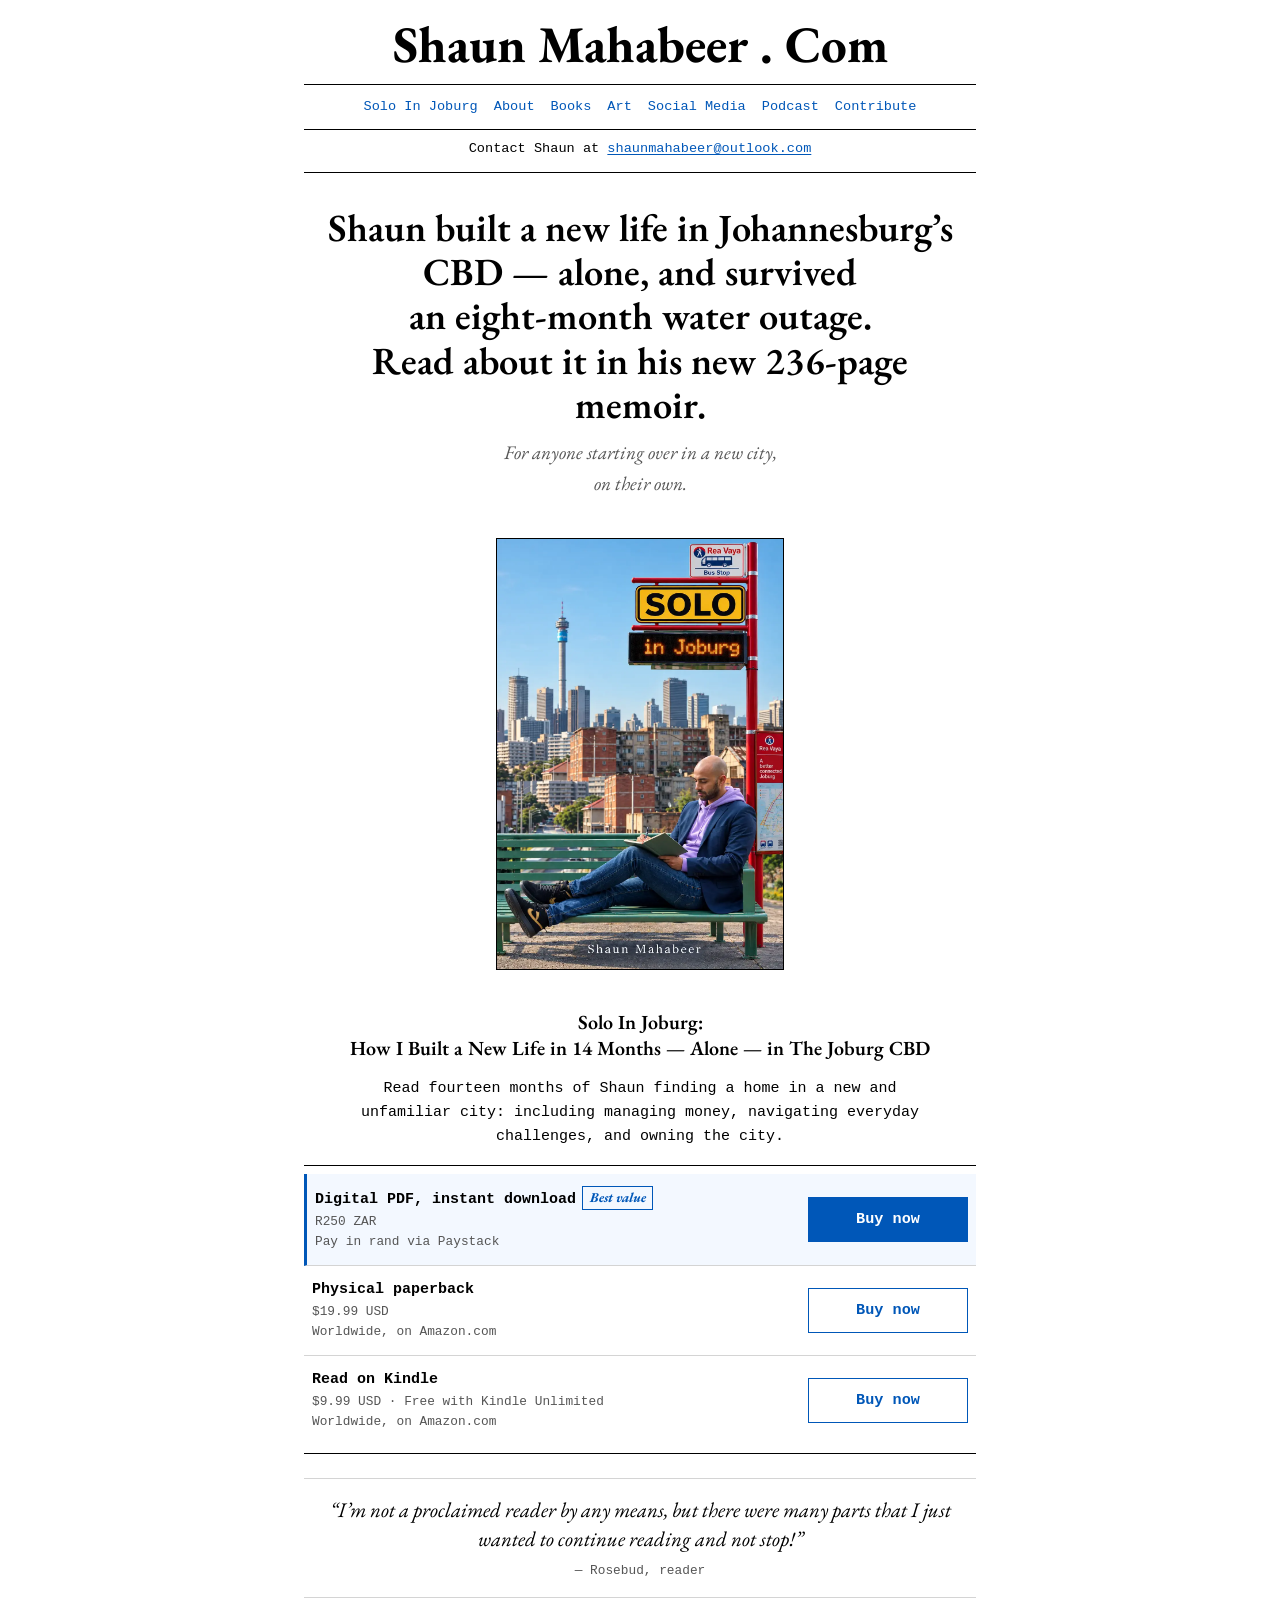
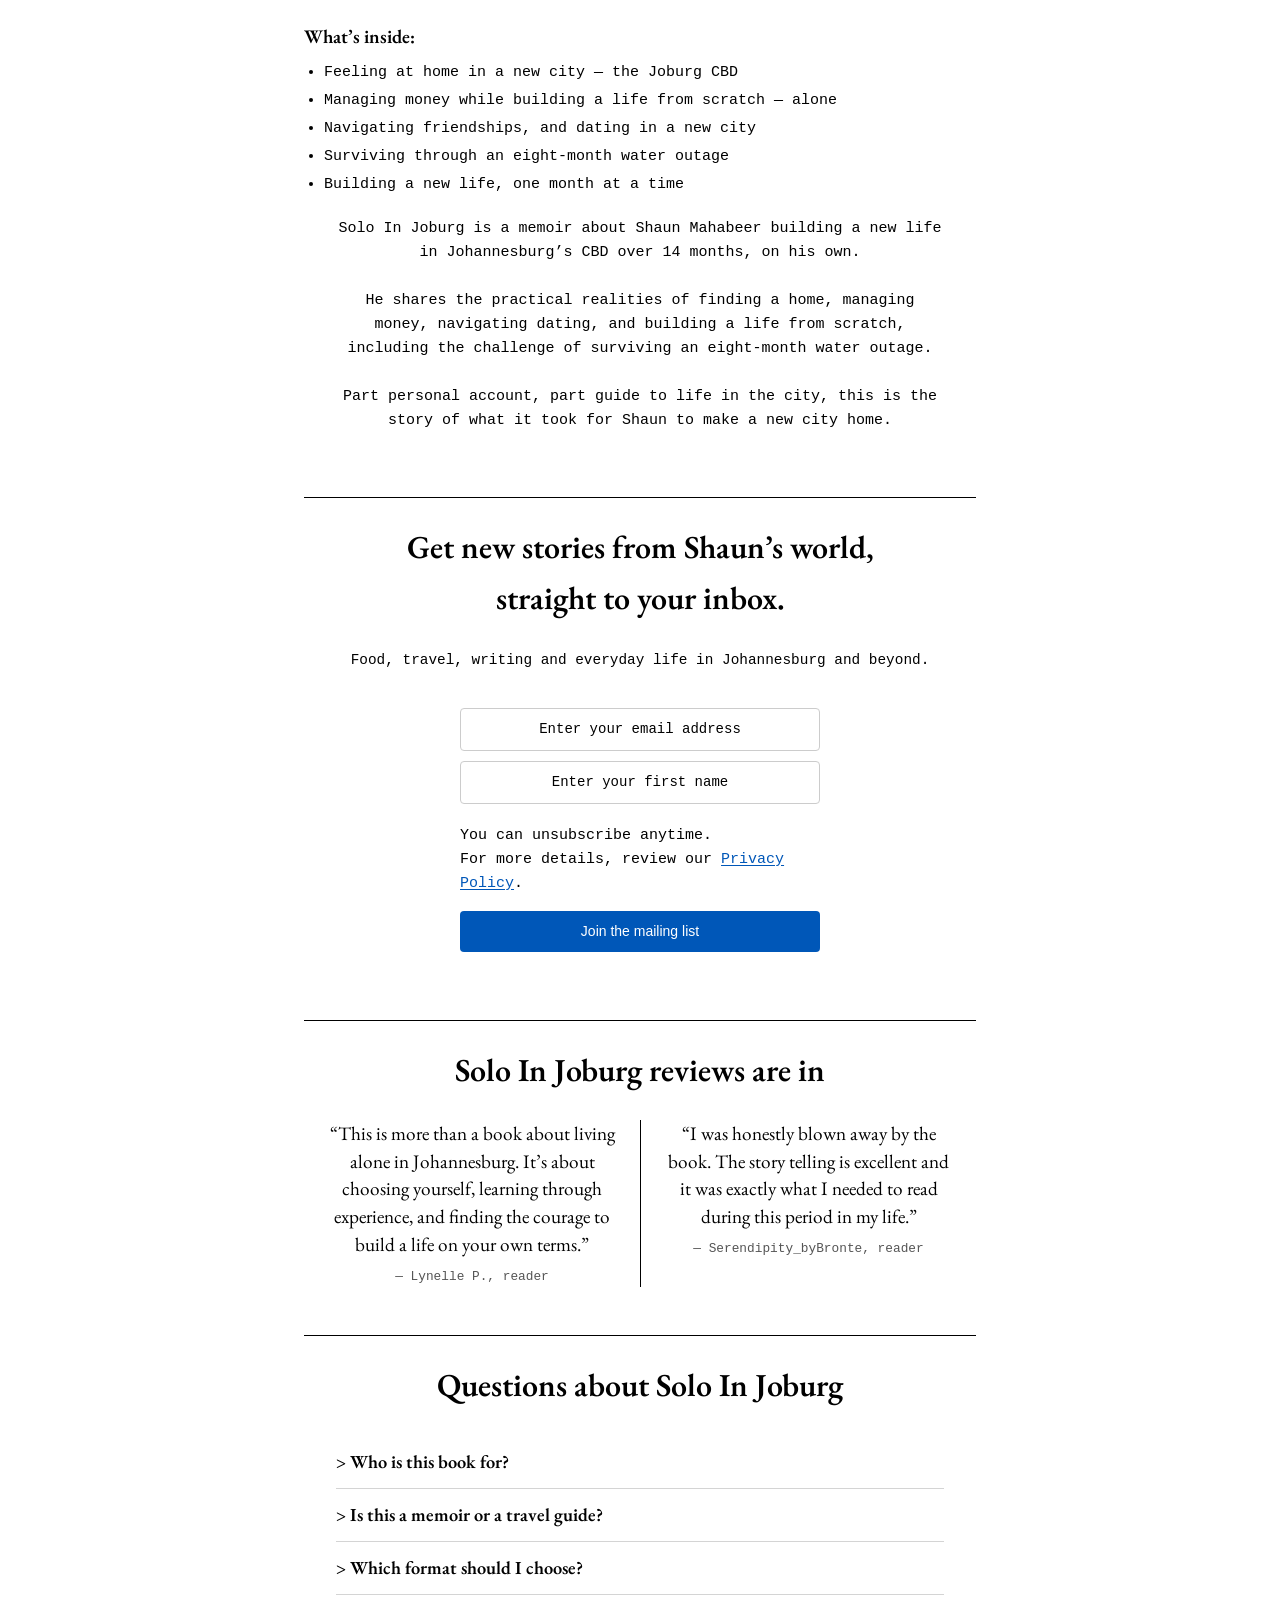
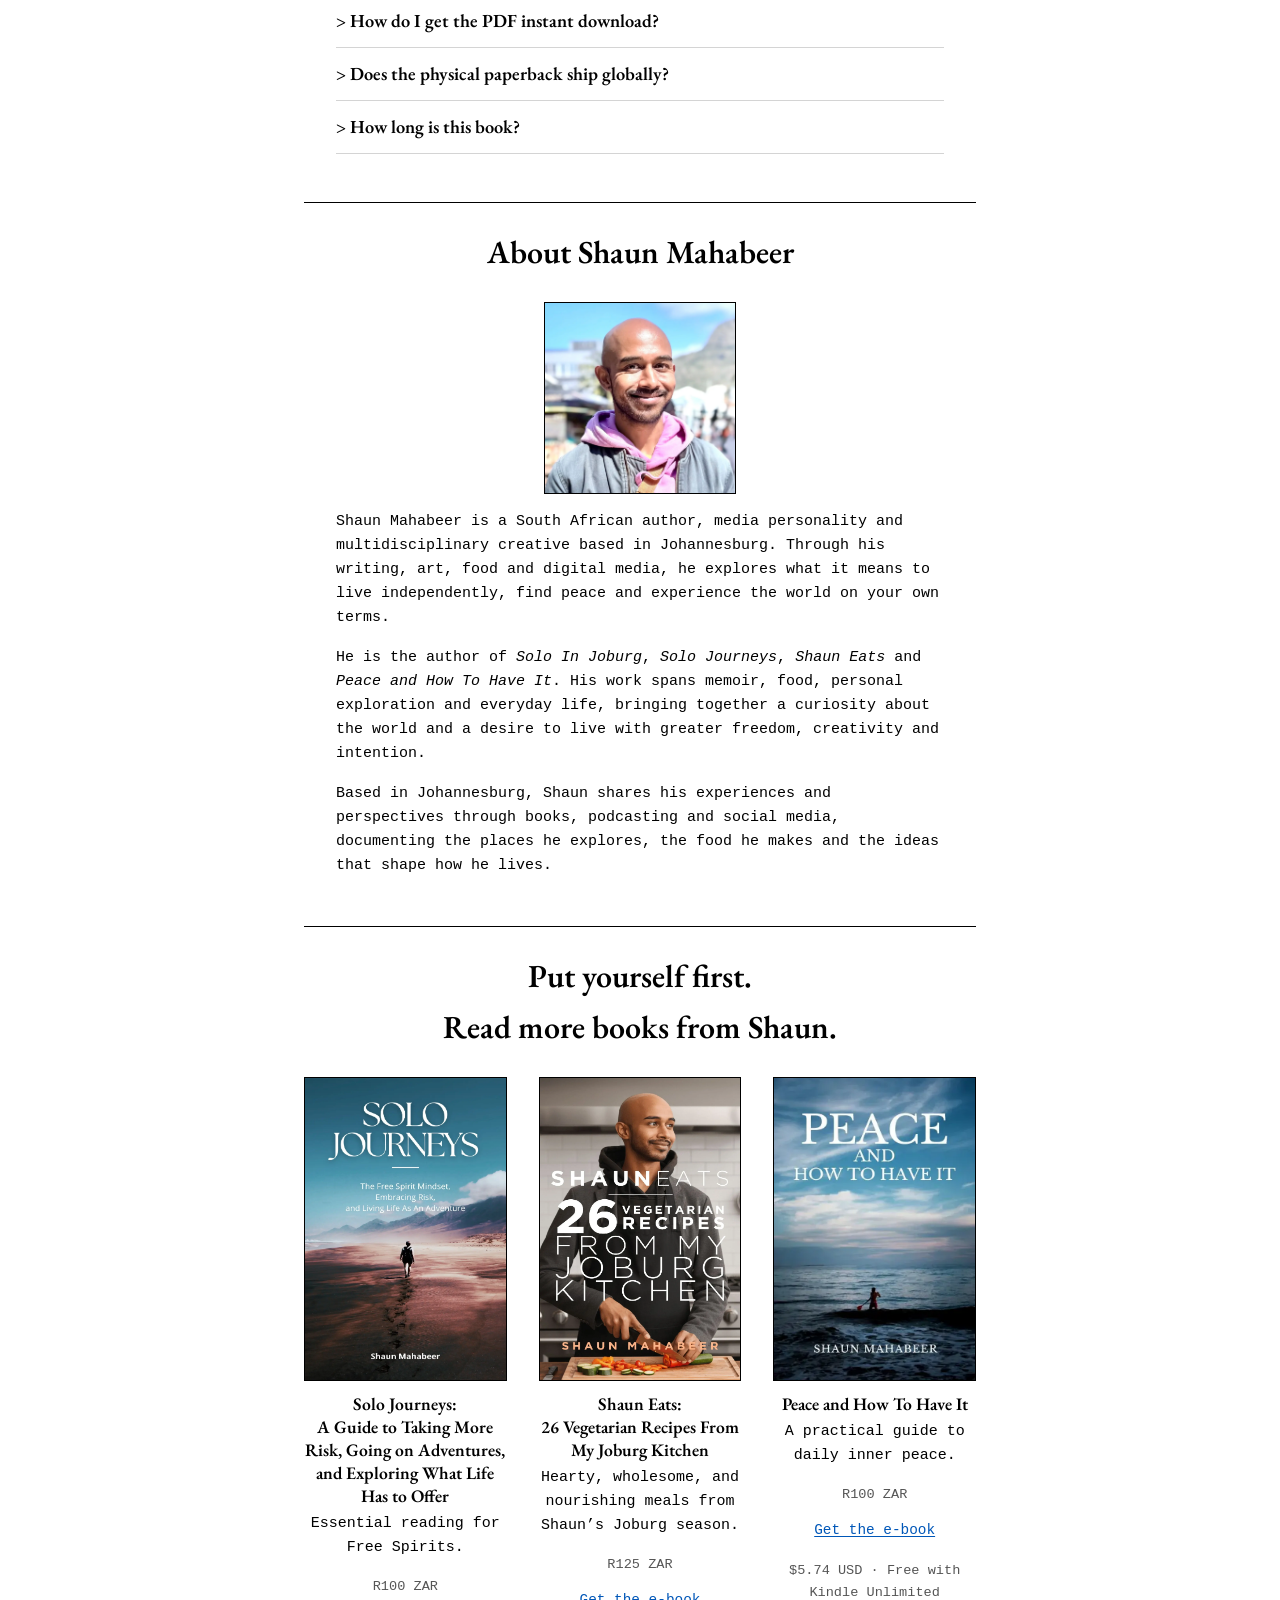
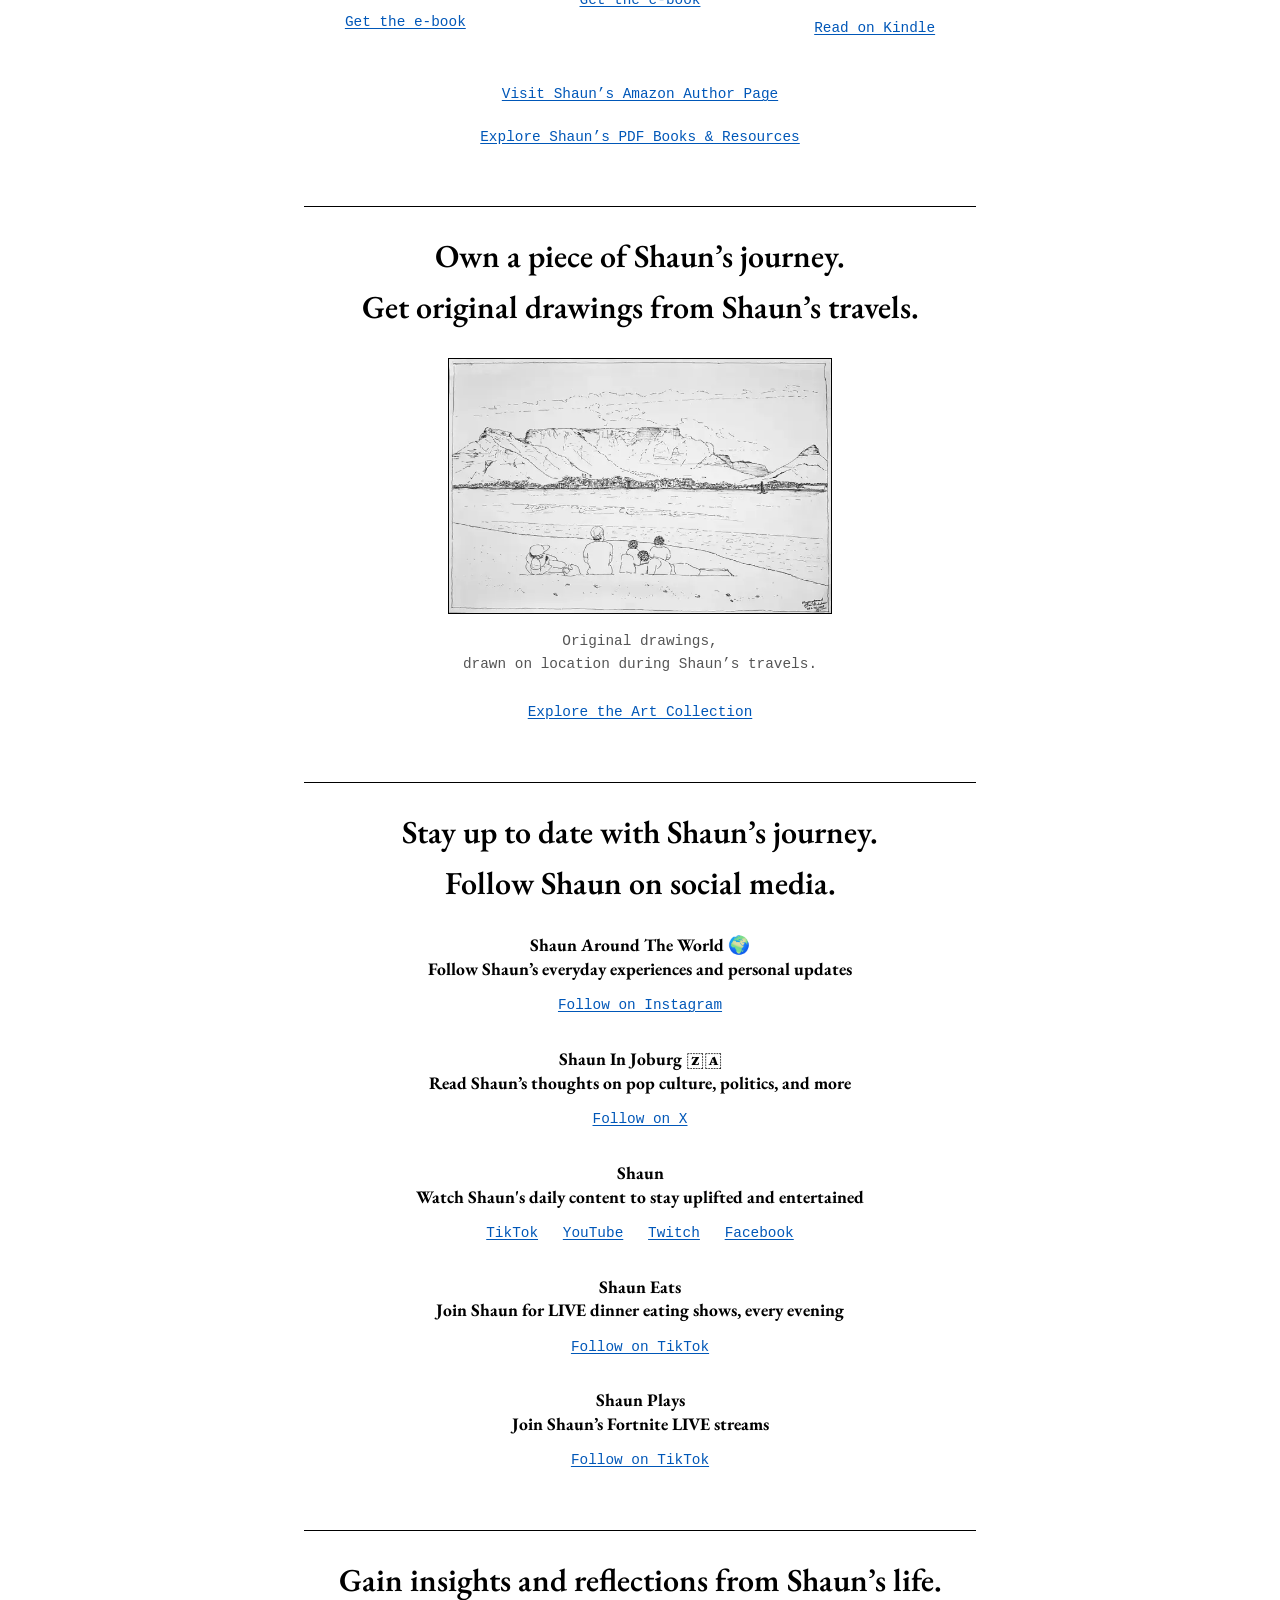
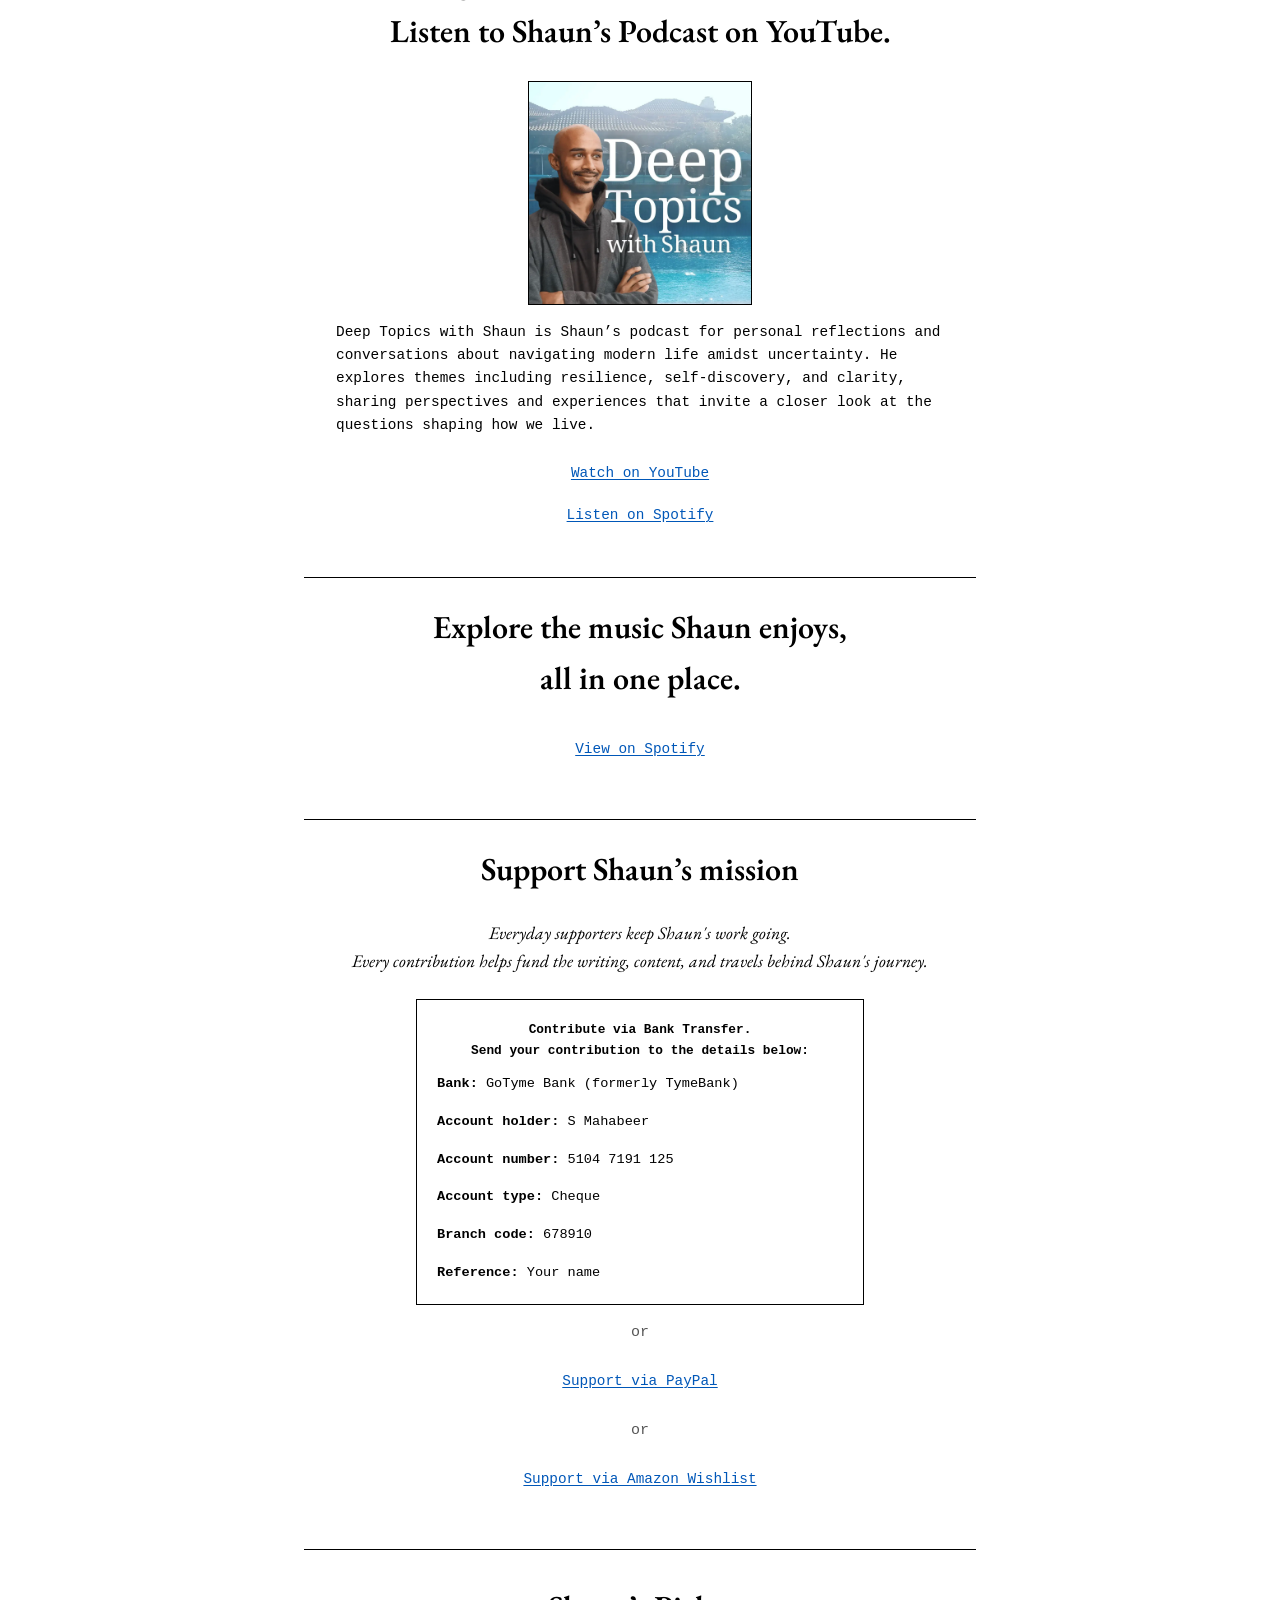
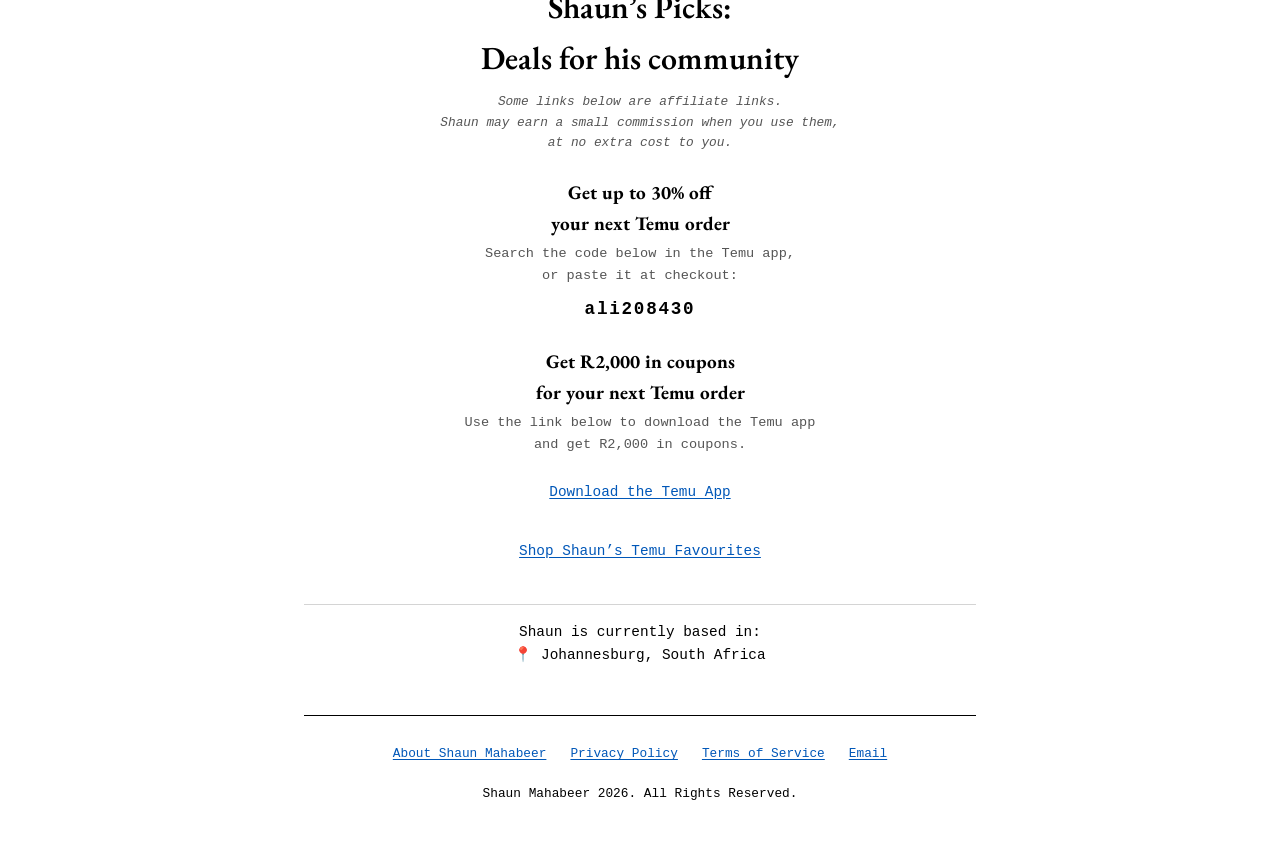
==== commit ea21d845: "added newsletter from mailerlite" ====
--- a/index.html
+++ b/index.html
@@ -195,12 +195,798 @@
                 <h2 id="signup-heading" class="headline-centered">Get new stories from Shaun’s world,<br>straight to your inbox.</h2>
                 <p class="signup-desc">Food, travel, writing and everyday life in Johannesburg and beyond.</p>
                 <!-- TODO: Replace the action below with your email provider's form URL (e.g. MailerLite, Kit, Buttondown). -->
-                <form class="signup-form" action="YOUR_EMAIL_PROVIDER_FORM_URL" method="POST">
-                    <label class="visually-hidden" for="email">Email address</label>
-                    <input id="email" name="email" type="email" placeholder="Enter your email address" autocomplete="email" required>
-                    <button type="submit" class="btn btn-primary">Join the mailing list</button>
-                </form>
-                <p class="signup-note">Unsubscribe at any time.</p>
+                <style type="text/css">@import url("https://assets.mlcdn.com/fonts.css?version=1792399");</style>
+    <style type="text/css">
+    /* LOADER */
+    .ml-form-embedSubmitLoad {
+      display: inline-block;
+      width: 20px;
+      height: 20px;
+    }
+
+    .g-recaptcha {
+    transform: scale(1);
+    -webkit-transform: scale(1);
+    transform-origin: 0 0;
+    -webkit-transform-origin: 0 0;
+    height: ;
+    }
+
+    .sr-only {
+      position: absolute;
+      width: 1px;
+      height: 1px;
+      padding: 0;
+      margin: -1px;
+      overflow: hidden;
+      clip: rect(0,0,0,0);
+      border: 0;
+    }
+
+    .ml-form-embedSubmitLoad:after {
+      content: " ";
+      display: block;
+      width: 11px;
+      height: 11px;
+      margin: 1px;
+      border-radius: 50%;
+      border: 4px solid #fff;
+    border-color: #ffffff #ffffff #ffffff transparent;
+    animation: ml-form-embedSubmitLoad 1.2s linear infinite;
+    }
+    @keyframes ml-form-embedSubmitLoad {
+      0% {
+      transform: rotate(0deg);
+      }
+      100% {
+      transform: rotate(360deg);
+      }
+    }
+      #mlb2-47378661.ml-form-embedContainer {
+        box-sizing: border-box;
+        display: table;
+        margin: 0 auto;
+        position: static;
+        width: 100% !important;
+      }
+      #mlb2-47378661.ml-form-embedContainer h4,
+      #mlb2-47378661.ml-form-embedContainer p,
+      #mlb2-47378661.ml-form-embedContainer span,
+      #mlb2-47378661.ml-form-embedContainer button {
+        text-transform: none !important;
+        letter-spacing: normal !important;
+      }
+      #mlb2-47378661.ml-form-embedContainer .ml-form-embedWrapper {
+        background-color: #ffffff;
+        
+        border-width: 0px;
+        border-color: transparent;
+        border-radius: 0px;
+        border-style: solid;
+        box-sizing: border-box;
+        display: inline-block !important;
+        margin: 0;
+        padding: 0;
+        position: relative;
+              }
+      #mlb2-47378661.ml-form-embedContainer .ml-form-embedWrapper.embedPopup,
+      #mlb2-47378661.ml-form-embedContainer .ml-form-embedWrapper.embedDefault { width: 400px; }
+      #mlb2-47378661.ml-form-embedContainer .ml-form-embedWrapper.embedForm { max-width: 400px; width: 100%; }
+      #mlb2-47378661.ml-form-embedContainer .ml-form-align-left { text-align: left; }
+      #mlb2-47378661.ml-form-embedContainer .ml-form-align-center { text-align: center; }
+      #mlb2-47378661.ml-form-embedContainer .ml-form-align-default { display: table-cell !important; vertical-align: middle !important; text-align: center !important; }
+      #mlb2-47378661.ml-form-embedContainer .ml-form-align-right { text-align: right; }
+      #mlb2-47378661.ml-form-embedContainer .ml-form-embedWrapper .ml-form-embedHeader img {
+        border-top-left-radius: 0px;
+        border-top-right-radius: 0px;
+        height: auto;
+        margin: 0 auto !important;
+        max-width: 100%;
+        width: undefinedpx;
+      }
+      #mlb2-47378661.ml-form-embedContainer .ml-form-embedWrapper .ml-form-embedBody,
+      #mlb2-47378661.ml-form-embedContainer .ml-form-embedWrapper .ml-form-successBody {
+        padding: 20px 20px 0 20px;
+      }
+      #mlb2-47378661.ml-form-embedContainer .ml-form-embedWrapper .ml-form-embedBody.ml-form-embedBodyHorizontal {
+        padding-bottom: 0;
+      }
+      #mlb2-47378661.ml-form-embedContainer .ml-form-embedWrapper .ml-form-embedBody .ml-form-embedContent,
+      #mlb2-47378661.ml-form-embedContainer .ml-form-embedWrapper .ml-form-successBody .ml-form-successContent {
+        text-align: left;
+        margin: 0 0 20px 0;
+      }
+      #mlb2-47378661.ml-form-embedContainer .ml-form-embedWrapper .ml-form-embedBody .ml-form-embedContent h4,
+      #mlb2-47378661.ml-form-embedContainer .ml-form-embedWrapper .ml-form-successBody .ml-form-successContent h4 {
+        color: #000000;
+        font-family: Georgia, serif;
+        font-size: 30px;
+        font-weight: 400;
+        margin: 0 0 10px 0;
+        text-align: center;
+        word-break: break-word;
+      }
+      #mlb2-47378661.ml-form-embedContainer .ml-form-embedWrapper .ml-form-embedBody .ml-form-embedContent p,
+      #mlb2-47378661.ml-form-embedContainer .ml-form-embedWrapper .ml-form-successBody .ml-form-successContent p {
+        color: #000000;
+        font-family: 'Roboto', Arial, Helvetica, sans-serif;
+        font-size: 14px;
+        font-weight: 400;
+        line-height: 20px;
+        margin: 0 0 10px 0;
+        text-align: center;
+      }
+      #mlb2-47378661.ml-form-embedContainer .ml-form-embedWrapper .ml-form-embedBody .ml-form-embedContent ul,
+      #mlb2-47378661.ml-form-embedContainer .ml-form-embedWrapper .ml-form-embedBody .ml-form-embedContent ol,
+      #mlb2-47378661.ml-form-embedContainer .ml-form-embedWrapper .ml-form-successBody .ml-form-successContent ul,
+      #mlb2-47378661.ml-form-embedContainer .ml-form-embedWrapper .ml-form-successBody .ml-form-successContent ol {
+        color: #000000;
+        font-family: 'Roboto', Arial, Helvetica, sans-serif;
+        font-size: 14px;
+      }
+      #mlb2-47378661.ml-form-embedContainer .ml-form-embedWrapper .ml-form-embedBody .ml-form-embedContent ol ol,
+      #mlb2-47378661.ml-form-embedContainer .ml-form-embedWrapper .ml-form-successBody .ml-form-successContent ol ol {
+        list-style-type: lower-alpha;
+      }
+      #mlb2-47378661.ml-form-embedContainer .ml-form-embedWrapper .ml-form-embedBody .ml-form-embedContent ol ol ol,
+      #mlb2-47378661.ml-form-embedContainer .ml-form-embedWrapper .ml-form-successBody .ml-form-successContent ol ol ol {
+        list-style-type: lower-roman;
+      }
+      #mlb2-47378661.ml-form-embedContainer .ml-form-embedWrapper .ml-form-embedBody .ml-form-embedContent p a,
+      #mlb2-47378661.ml-form-embedContainer .ml-form-embedWrapper .ml-form-successBody .ml-form-successContent p a {
+        color: #000000;
+        text-decoration: underline;
+      }
+
+      #mlb2-47378661.ml-form-embedContainer .ml-form-embedWrapper .ml-block-form .ml-field-group {
+        text-align: left!important;
+      }
+
+      #mlb2-47378661.ml-form-embedContainer .ml-form-embedWrapper .ml-block-form .ml-field-group label {
+        margin-bottom: 5px;
+        color: #000000;
+        font-size: 10px;
+        font-family: 'Roboto', Arial, Helvetica, sans-serif;
+        font-weight: normal; font-style: normal; text-decoration: none;;
+        display: inline-block;
+        line-height: 16px;
+      }
+      #mlb2-47378661.ml-form-embedContainer .ml-form-embedWrapper .ml-form-embedBody .ml-form-embedContent p:last-child,
+      #mlb2-47378661.ml-form-embedContainer .ml-form-embedWrapper .ml-form-successBody .ml-form-successContent p:last-child {
+        margin: 0;
+      }
+      #mlb2-47378661.ml-form-embedContainer .ml-form-embedWrapper .ml-form-embedBody form {
+        margin: 0;
+        width: 100%;
+      }
+      #mlb2-47378661.ml-form-embedContainer .ml-form-embedWrapper .ml-form-embedBody .ml-form-formContent,
+      #mlb2-47378661.ml-form-embedContainer .ml-form-embedWrapper .ml-form-embedBody .ml-form-checkboxRow {
+        margin: 0 0 20px 0;
+        width: 100%;
+      }
+      #mlb2-47378661.ml-form-embedContainer .ml-form-embedWrapper .ml-form-embedBody .ml-form-checkboxRow {
+        float: left;
+      }
+      #mlb2-47378661.ml-form-embedContainer .ml-form-embedWrapper .ml-form-embedBody .ml-form-formContent.horozintalForm {
+        margin: 0;
+        padding: 0 0 20px 0;
+        width: 100%;
+        height: auto;
+        float: left;
+      }
+      #mlb2-47378661.ml-form-embedContainer .ml-form-embedWrapper .ml-form-embedBody .ml-form-fieldRow {
+        margin: 0 0 10px 0;
+        width: 100%;
+      }
+      #mlb2-47378661.ml-form-embedContainer .ml-form-embedWrapper .ml-form-embedBody .ml-form-fieldRow.ml-last-item {
+        margin: 0;
+      }
+      #mlb2-47378661.ml-form-embedContainer .ml-form-embedWrapper .ml-form-embedBody .ml-form-fieldRow.ml-formfieldHorizintal {
+        margin: 0;
+      }
+      #mlb2-47378661.ml-form-embedContainer .ml-form-embedWrapper .ml-form-embedBody .ml-form-fieldRow input {
+        background-color: #ffffff !important;
+        color: #000000 !important;
+        border-color: #cccccc;
+        border-radius: 4px !important;
+        border-style: solid !important;
+        border-width: 1px !important;
+        font-family: 'Roboto', Arial, Helvetica, sans-serif;
+        font-size: 14px !important;
+        height: auto;
+        line-height: 21px !important;
+        margin-bottom: 0;
+        margin-top: 0;
+        margin-left: 0;
+        margin-right: 0;
+        padding: 10px 10px !important;
+        width: 100% !important;
+        box-sizing: border-box !important;
+        max-width: 100% !important;
+      }
+      #mlb2-47378661.ml-form-embedContainer .ml-form-embedWrapper .ml-form-embedBody .ml-form-fieldRow input::-webkit-input-placeholder,
+      #mlb2-47378661.ml-form-embedContainer .ml-form-embedWrapper .ml-form-embedBody .ml-form-horizontalRow input::-webkit-input-placeholder { color: #000000; }
+
+      #mlb2-47378661.ml-form-embedContainer .ml-form-embedWrapper .ml-form-embedBody .ml-form-fieldRow input::-moz-placeholder,
+      #mlb2-47378661.ml-form-embedContainer .ml-form-embedWrapper .ml-form-embedBody .ml-form-horizontalRow input::-moz-placeholder { color: #000000; }
+
+      #mlb2-47378661.ml-form-embedContainer .ml-form-embedWrapper .ml-form-embedBody .ml-form-fieldRow input:-ms-input-placeholder,
+      #mlb2-47378661.ml-form-embedContainer .ml-form-embedWrapper .ml-form-embedBody .ml-form-horizontalRow input:-ms-input-placeholder { color: #000000; }
+
+      #mlb2-47378661.ml-form-embedContainer .ml-form-embedWrapper .ml-form-embedBody .ml-form-fieldRow input:-moz-placeholder,
+      #mlb2-47378661.ml-form-embedContainer .ml-form-embedWrapper .ml-form-embedBody .ml-form-horizontalRow input:-moz-placeholder { color: #000000; }
+
+      #mlb2-47378661.ml-form-embedContainer .ml-form-embedWrapper .ml-form-embedBody .ml-form-fieldRow textarea, #mlb2-47378661.ml-form-embedContainer .ml-form-embedWrapper .ml-form-embedBody .ml-form-horizontalRow textarea {
+        background-color: #ffffff !important;
+        color: #000000 !important;
+        border-color: #cccccc;
+        border-radius: 4px !important;
+        border-style: solid !important;
+        border-width: 1px !important;
+        font-family: 'Roboto', Arial, Helvetica, sans-serif;
+        font-size: 14px !important;
+        height: auto;
+        line-height: 21px !important;
+        margin-bottom: 0;
+        margin-top: 0;
+        padding: 10px 10px !important;
+        width: 100% !important;
+        box-sizing: border-box !important;
+        max-width: 100% !important;
+      }
+
+      #mlb2-47378661.ml-form-embedContainer .ml-form-embedWrapper .ml-form-embedBody .ml-form-fieldRow .custom-radio .custom-control-label::before, #mlb2-47378661.ml-form-embedContainer .ml-form-embedWrapper .ml-form-embedBody .ml-form-horizontalRow .custom-radio .custom-control-label::before, #mlb2-47378661.ml-form-embedContainer .ml-form-embedWrapper .ml-form-embedBody .ml-form-fieldRow .custom-checkbox .custom-control-label::before, #mlb2-47378661.ml-form-embedContainer .ml-form-embedWrapper .ml-form-embedBody .ml-form-horizontalRow .custom-checkbox .custom-control-label::before, #mlb2-47378661.ml-form-embedContainer .ml-form-embedWrapper .ml-form-embedBody .ml-form-embedPermissions .ml-form-embedPermissionsOptionsCheckbox .label-description::before, #mlb2-47378661.ml-form-embedContainer .ml-form-embedWrapper .ml-form-embedBody .ml-form-interestGroupsRow .ml-form-interestGroupsRowCheckbox .label-description::before, #mlb2-47378661.ml-form-embedContainer .ml-form-embedWrapper .ml-form-embedBody .ml-form-checkboxRow .label-description::before {
+          border-color: #cccccc!important;
+          background-color: #ffffff!important;
+      }
+
+      #mlb2-47378661.ml-form-embedContainer .ml-form-embedWrapper .ml-form-embedBody .ml-form-fieldRow input.custom-control-input[type="checkbox"]{
+        box-sizing: border-box;
+        padding: 0;
+        position: absolute;
+        z-index: -1;
+        opacity: 0;
+        margin-top: 5px;
+        margin-left: -1.5rem;
+        overflow: visible;
+      }
+
+      #mlb2-47378661.ml-form-embedContainer .ml-form-embedWrapper .ml-form-embedBody .ml-form-fieldRow .custom-checkbox .custom-control-label::before, #mlb2-47378661.ml-form-embedContainer .ml-form-embedWrapper .ml-form-embedBody .ml-form-horizontalRow .custom-checkbox .custom-control-label::before, #mlb2-47378661.ml-form-embedContainer .ml-form-embedWrapper .ml-form-embedBody .ml-form-embedPermissions .ml-form-embedPermissionsOptionsCheckbox .label-description::before, #mlb2-47378661.ml-form-embedContainer .ml-form-embedWrapper .ml-form-embedBody .ml-form-interestGroupsRow .ml-form-interestGroupsRowCheckbox .label-description::before, #mlb2-47378661.ml-form-embedContainer .ml-form-embedWrapper .ml-form-embedBody .ml-form-checkboxRow .label-description::before {
+        border-radius: 4px!important;
+      }
+
+
+      #mlb2-47378661.ml-form-embedContainer .ml-form-embedWrapper .ml-form-embedBody .ml-form-checkboxRow input[type=checkbox]:checked~.label-description::after, #mlb2-47378661.ml-form-embedContainer .ml-form-embedWrapper .ml-form-embedBody .ml-form-embedPermissions .ml-form-embedPermissionsOptionsCheckbox input[type=checkbox]:checked~.label-description::after, #mlb2-47378661.ml-form-embedContainer .ml-form-embedWrapper .ml-form-embedBody .ml-form-fieldRow .custom-checkbox .custom-control-input:checked~.custom-control-label::after, #mlb2-47378661.ml-form-embedContainer .ml-form-embedWrapper .ml-form-embedBody .ml-form-horizontalRow .custom-checkbox .custom-control-input:checked~.custom-control-label::after, #mlb2-47378661.ml-form-embedContainer .ml-form-embedWrapper .ml-form-embedBody .ml-form-interestGroupsRow .ml-form-interestGroupsRowCheckbox input[type=checkbox]:checked~.label-description::after {
+        background-image: url("data:image/svg+xml,%3csvg xmlns='http://www.w3.org/2000/svg' viewBox='0 0 8 8'%3e%3cpath fill='%23fff' d='M6.564.75l-3.59 3.612-1.538-1.55L0 4.26 2.974 7.25 8 2.193z'/%3e%3c/svg%3e");
+      }
+
+      #mlb2-47378661.ml-form-embedContainer .ml-form-embedWrapper .ml-form-embedBody .ml-form-fieldRow .custom-radio .custom-control-input:checked~.custom-control-label::after, #mlb2-47378661.ml-form-embedContainer .ml-form-embedWrapper .ml-form-embedBody .ml-form-fieldRow .custom-radio .custom-control-input:checked~.custom-control-label::after {
+        background-image: url("data:image/svg+xml,%3csvg xmlns='http://www.w3.org/2000/svg' viewBox='-4 -4 8 8'%3e%3ccircle r='3' fill='%23fff'/%3e%3c/svg%3e");
+      }
+
+      #mlb2-47378661.ml-form-embedContainer .ml-form-embedWrapper .ml-form-embedBody .ml-form-fieldRow .custom-radio .custom-control-input:checked~.custom-control-label::before, #mlb2-47378661.ml-form-embedContainer .ml-form-embedWrapper .ml-form-embedBody .ml-form-horizontalRow .custom-radio .custom-control-input:checked~.custom-control-label::before, #mlb2-47378661.ml-form-embedContainer .ml-form-embedWrapper .ml-form-embedBody .ml-form-fieldRow .custom-checkbox .custom-control-input:checked~.custom-control-label::before, #mlb2-47378661.ml-form-embedContainer .ml-form-embedWrapper .ml-form-embedBody .ml-form-horizontalRow .custom-checkbox .custom-control-input:checked~.custom-control-label::before, #mlb2-47378661.ml-form-embedContainer .ml-form-embedWrapper .ml-form-embedBody .ml-form-embedPermissions .ml-form-embedPermissionsOptionsCheckbox input[type=checkbox]:checked~.label-description::before, #mlb2-47378661.ml-form-embedContainer .ml-form-embedWrapper .ml-form-embedBody .ml-form-interestGroupsRow .ml-form-interestGroupsRowCheckbox input[type=checkbox]:checked~.label-description::before, #mlb2-47378661.ml-form-embedContainer .ml-form-embedWrapper .ml-form-embedBody .ml-form-checkboxRow input[type=checkbox]:checked~.label-description::before  {
+          border-color: #000000!important;
+          background-color: #000000!important;
+      }
+
+      #mlb2-47378661.ml-form-embedContainer .ml-form-embedWrapper .ml-form-embedBody .ml-form-fieldRow .custom-radio .custom-control-label::before, #mlb2-47378661.ml-form-embedContainer .ml-form-embedWrapper .ml-form-embedBody .ml-form-horizontalRow .custom-radio .custom-control-label::before, #mlb2-47378661.ml-form-embedContainer .ml-form-embedWrapper .ml-form-embedBody .ml-form-fieldRow .custom-radio .custom-control-label::after, #mlb2-47378661.ml-form-embedContainer .ml-form-embedWrapper .ml-form-embedBody .ml-form-horizontalRow .custom-radio .custom-control-label::after, #mlb2-47378661.ml-form-embedContainer .ml-form-embedWrapper .ml-form-embedBody .ml-form-fieldRow .custom-checkbox .custom-control-label::before, #mlb2-47378661.ml-form-embedContainer .ml-form-embedWrapper .ml-form-embedBody .ml-form-fieldRow .custom-checkbox .custom-control-label::after, #mlb2-47378661.ml-form-embedContainer .ml-form-embedWrapper .ml-form-embedBody .ml-form-horizontalRow .custom-checkbox .custom-control-label::before, #mlb2-47378661.ml-form-embedContainer .ml-form-embedWrapper .ml-form-embedBody .ml-form-horizontalRow .custom-checkbox .custom-control-label::after {
+           top: 2px;
+           box-sizing: border-box;
+      }
+
+      #mlb2-47378661.ml-form-embedContainer .ml-form-embedWrapper .ml-form-embedBody .ml-form-embedPermissions .ml-form-embedPermissionsOptionsCheckbox .label-description::before, #mlb2-47378661.ml-form-embedContainer .ml-form-embedWrapper .ml-form-embedBody .ml-form-embedPermissions .ml-form-embedPermissionsOptionsCheckbox .label-description::after, #mlb2-47378661.ml-form-embedContainer .ml-form-embedWrapper .ml-form-embedBody .ml-form-checkboxRow .label-description::before, #mlb2-47378661.ml-form-embedContainer .ml-form-embedWrapper .ml-form-embedBody .ml-form-checkboxRow .label-description::after {
+           top: 0px!important;
+           box-sizing: border-box!important;
+      }
+
+      #mlb2-47378661.ml-form-embedContainer .ml-form-embedWrapper .ml-form-embedBody .ml-form-checkboxRow .label-description::before, #mlb2-47378661.ml-form-embedContainer .ml-form-embedWrapper .ml-form-embedBody .ml-form-checkboxRow .label-description::after {
+        top: 0px!important;
+           box-sizing: border-box!important;
+      }
+
+       #mlb2-47378661.ml-form-embedContainer .ml-form-embedWrapper .ml-form-embedBody .ml-form-interestGroupsRow .ml-form-interestGroupsRowCheckbox .label-description::after {
+            top: 0px!important;
+            box-sizing: border-box!important;
+            position: absolute;
+            left: -1.5rem;
+            display: block;
+            width: 1rem;
+            height: 1rem;
+            content: "";
+       }
+
+      #mlb2-47378661.ml-form-embedContainer .ml-form-embedWrapper .ml-form-embedBody .ml-form-interestGroupsRow .ml-form-interestGroupsRowCheckbox .label-description::before {
+        top: 0px!important;
+        box-sizing: border-box!important;
+      }
+
+      #mlb2-47378661.ml-form-embedContainer .ml-form-embedWrapper .ml-form-embedBody .custom-control-label::before {
+          position: absolute;
+          top: 4px;
+          left: -1.5rem;
+          display: block;
+          width: 16px;
+          height: 16px;
+          pointer-events: none;
+          content: "";
+          background-color: #ffffff;
+          border: #adb5bd solid 1px;
+          border-radius: 50%;
+      }
+
+      #mlb2-47378661.ml-form-embedContainer .ml-form-embedWrapper .ml-form-embedBody .custom-control-label::after {
+          position: absolute;
+          top: 2px!important;
+          left: -1.5rem;
+          display: block;
+          width: 1rem;
+          height: 1rem;
+          content: "";
+      }
+
+      #mlb2-47378661.ml-form-embedContainer .ml-form-embedWrapper .ml-form-embedBody .ml-form-embedPermissions .ml-form-embedPermissionsOptionsCheckbox .label-description::before, #mlb2-47378661.ml-form-embedContainer .ml-form-embedWrapper .ml-form-embedBody .ml-form-interestGroupsRow .ml-form-interestGroupsRowCheckbox .label-description::before, #mlb2-47378661.ml-form-embedContainer .ml-form-embedWrapper .ml-form-embedBody .ml-form-checkboxRow .label-description::before {
+          position: absolute;
+          top: 4px;
+          left: -1.5rem;
+          display: block;
+          width: 16px;
+          height: 16px;
+          pointer-events: none;
+          content: "";
+          background-color: #ffffff;
+          border: #adb5bd solid 1px;
+          border-radius: 50%;
+      }
+
+      #mlb2-47378661.ml-form-embedContainer .ml-form-embedWrapper .ml-form-embedBody .ml-form-embedPermissions .ml-form-embedPermissionsOptionsCheckbox .label-description::after {
+          position: absolute;
+          top: 0px!important;
+          left: -1.5rem;
+          display: block;
+          width: 1rem;
+          height: 1rem;
+          content: "";
+      }
+
+      #mlb2-47378661.ml-form-embedContainer .ml-form-embedWrapper .ml-form-embedBody .ml-form-checkboxRow .label-description::after {
+          position: absolute;
+          top: 0px!important;
+          left: -1.5rem;
+          display: block;
+          width: 1rem;
+          height: 1rem;
+          content: "";
+      }
+
+      #mlb2-47378661.ml-form-embedContainer .ml-form-embedWrapper .ml-form-embedBody .custom-radio .custom-control-label::after {
+          background: no-repeat 50%/50% 50%;
+      }
+      #mlb2-47378661.ml-form-embedContainer .ml-form-embedWrapper .ml-form-embedBody .custom-checkbox .custom-control-label::after, #mlb2-47378661.ml-form-embedContainer .ml-form-embedWrapper .ml-form-embedBody .ml-form-embedPermissions .ml-form-embedPermissionsOptionsCheckbox .label-description::after, #mlb2-47378661.ml-form-embedContainer .ml-form-embedWrapper .ml-form-embedBody .ml-form-interestGroupsRow .ml-form-interestGroupsRowCheckbox .label-description::after, #mlb2-47378661.ml-form-embedContainer .ml-form-embedWrapper .ml-form-embedBody .ml-form-checkboxRow .label-description::after {
+          background: no-repeat 50%/50% 50%;
+      }
+
+      #mlb2-47378661.ml-form-embedContainer .ml-form-embedWrapper .ml-form-embedBody .ml-form-fieldRow .custom-control, #mlb2-47378661.ml-form-embedContainer .ml-form-embedWrapper .ml-form-embedBody .ml-form-horizontalRow .custom-control {
+        position: relative;
+        display: block;
+        min-height: 1.5rem;
+        padding-left: 1.5rem;
+      }
+
+      #mlb2-47378661.ml-form-embedContainer .ml-form-embedWrapper .ml-form-embedBody .ml-form-fieldRow .custom-radio .custom-control-input, #mlb2-47378661.ml-form-embedContainer .ml-form-embedWrapper .ml-form-embedBody .ml-form-horizontalRow .custom-radio .custom-control-input, #mlb2-47378661.ml-form-embedContainer .ml-form-embedWrapper .ml-form-embedBody .ml-form-fieldRow .custom-checkbox .custom-control-input, #mlb2-47378661.ml-form-embedContainer .ml-form-embedWrapper .ml-form-embedBody .ml-form-horizontalRow .custom-checkbox .custom-control-input {
+          position: absolute;
+          z-index: -1;
+          opacity: 0;
+          box-sizing: border-box;
+          padding: 0;
+      }
+
+      #mlb2-47378661.ml-form-embedContainer .ml-form-embedWrapper .ml-form-embedBody .ml-form-fieldRow .custom-radio .custom-control-label, #mlb2-47378661.ml-form-embedContainer .ml-form-embedWrapper .ml-form-embedBody .ml-form-horizontalRow .custom-radio .custom-control-label, #mlb2-47378661.ml-form-embedContainer .ml-form-embedWrapper .ml-form-embedBody .ml-form-fieldRow .custom-checkbox .custom-control-label, #mlb2-47378661.ml-form-embedContainer .ml-form-embedWrapper .ml-form-embedBody .ml-form-horizontalRow .custom-checkbox .custom-control-label {
+          color: #000000;
+          font-size: 12px!important;
+          font-family: 'Open Sans', Arial, Helvetica, sans-serif;
+          line-height: 22px;
+          margin-bottom: 0;
+          position: relative;
+          vertical-align: top;
+          font-style: normal;
+          font-weight: 700;
+      }
+
+      #mlb2-47378661.ml-form-embedContainer .ml-form-embedWrapper .ml-form-embedBody .ml-form-fieldRow .custom-select, #mlb2-47378661.ml-form-embedContainer .ml-form-embedWrapper .ml-form-embedBody .ml-form-horizontalRow .custom-select {
+        background-color: #ffffff !important;
+        color: #000000 !important;
+        border-color: #cccccc;
+        border-radius: 4px !important;
+        border-style: solid !important;
+        border-width: 1px !important;
+        font-family: 'Roboto', Arial, Helvetica, sans-serif;
+        font-size: 14px !important;
+        line-height: 20px !important;
+        margin-bottom: 0;
+        margin-top: 0;
+        padding: 10px 28px 10px 12px !important;
+        width: 100% !important;
+        box-sizing: border-box !important;
+        max-width: 100% !important;
+        height: auto;
+        display: inline-block;
+        vertical-align: middle;
+        background: url('https://assets.mlcdn.com/ml/images/default/dropdown.svg') no-repeat right .75rem center/8px 10px;
+        -webkit-appearance: none;
+        -moz-appearance: none;
+        appearance: none;
+      }
+      #mlb2-47378661.ml-form-embedContainer .ml-form-embedWrapper .ml-form-embedBody .ml-form-horizontalRow {
+        height: auto;
+        width: 100%;
+        float: left;
+      }
+      .ml-form-formContent.horozintalForm .ml-form-horizontalRow .ml-input-horizontal { width: 70%; float: left; }
+      .ml-form-formContent.horozintalForm .ml-form-horizontalRow .ml-button-horizontal { width: 30%; float: left; }
+      .ml-form-formContent.horozintalForm .ml-form-horizontalRow .ml-button-horizontal.labelsOn { padding-top: 21px;  }
+      .ml-form-formContent.horozintalForm .ml-form-horizontalRow .horizontal-fields { box-sizing: border-box; float: left; padding-right: 10px;  }
+      #mlb2-47378661.ml-form-embedContainer .ml-form-embedWrapper .ml-form-embedBody .ml-form-horizontalRow input {
+        background-color: #ffffff;
+        color: #000000;
+        border-color: #cccccc;
+        border-radius: 4px;
+        border-style: solid;
+        border-width: 1px;
+        font-family: 'Roboto', Arial, Helvetica, sans-serif;
+        font-size: 14px;
+        line-height: 20px;
+        margin-bottom: 0;
+        margin-top: 0;
+        padding: 10px 10px;
+        width: 100%;
+        box-sizing: border-box;
+        overflow-y: initial;
+      }
+      #mlb2-47378661.ml-form-embedContainer .ml-form-embedWrapper .ml-form-embedBody .ml-form-horizontalRow button {
+        background-color: #0057B8 !important;
+        border-color: #0057B8;
+        border-style: solid;
+        border-width: 1px;
+        border-radius: 4px;
+        box-shadow: none;
+        color: #ffffff !important;
+        cursor: pointer;
+        font-family: 'Roboto', Arial, Helvetica, sans-serif;
+        font-size: 14px !important;
+        font-weight: 400;
+        line-height: 20px;
+        margin: 0 !important;
+        padding: 10px !important;
+        width: 100%;
+        height: auto;
+      }
+      #mlb2-47378661.ml-form-embedContainer .ml-form-embedWrapper .ml-form-embedBody .ml-form-horizontalRow button:hover {
+        background-color: #003D85 !important;
+        border-color: #003D85 !important;
+      }
+      #mlb2-47378661.ml-form-embedContainer .ml-form-embedWrapper .ml-form-embedBody .ml-form-checkboxRow input[type="checkbox"] {
+        box-sizing: border-box;
+        padding: 0;
+        position: absolute;
+        z-index: -1;
+        opacity: 0;
+        margin-top: 5px;
+        margin-left: -1.5rem;
+        overflow: visible;
+      }
+      #mlb2-47378661.ml-form-embedContainer .ml-form-embedWrapper .ml-form-embedBody .ml-form-checkboxRow .label-description {
+        color: #000000;
+        display: block;
+        font-family: 'Roboto', Arial, Helvetica, sans-serif;
+        font-size: 12px;
+        text-align: left;
+        margin-bottom: 0;
+        position: relative;
+        vertical-align: top;
+      }
+      #mlb2-47378661.ml-form-embedContainer .ml-form-embedWrapper .ml-form-embedBody .ml-form-checkboxRow label {
+        font-weight: normal;
+        margin: 0;
+        padding: 0;
+        position: relative;
+        display: block;
+        min-height: 24px;
+        padding-left: 24px;
+
+      }
+      #mlb2-47378661.ml-form-embedContainer .ml-form-embedWrapper .ml-form-embedBody .ml-form-checkboxRow label a {
+        color: #000000;
+        text-decoration: underline;
+      }
+      #mlb2-47378661.ml-form-embedContainer .ml-form-embedWrapper .ml-form-embedBody .ml-form-checkboxRow label p {
+        color: #000000 !important;
+        font-family: 'Roboto', Arial, Helvetica, sans-serif !important;
+        font-size: 12px !important;
+        font-weight: normal !important;
+        line-height: 18px !important;
+        padding: 0 !important;
+        margin: 0 5px 0 0 !important;
+      }
+      #mlb2-47378661.ml-form-embedContainer .ml-form-embedWrapper .ml-form-embedBody .ml-form-checkboxRow label p:last-child {
+        margin: 0;
+      }
+      #mlb2-47378661.ml-form-embedContainer .ml-form-embedWrapper .ml-form-embedBody .ml-form-embedSubmit {
+        margin: 0 0 20px 0;
+        float: left;
+        width: 100%;
+      }
+      #mlb2-47378661.ml-form-embedContainer .ml-form-embedWrapper .ml-form-embedBody .ml-form-embedSubmit button {
+        background-color: #0057B8 !important;
+        border: none !important;
+        border-radius: 4px !important;
+        box-shadow: none !important;
+        color: #ffffff !important;
+        cursor: pointer;
+        font-family: 'Roboto', Arial, Helvetica, sans-serif !important;
+        font-size: 14px !important;
+        font-weight: 400 !important;
+        line-height: 21px !important;
+        height: auto;
+        padding: 10px !important;
+        width: 100% !important;
+        box-sizing: border-box !important;
+      }
+      #mlb2-47378661.ml-form-embedContainer .ml-form-embedWrapper .ml-form-embedBody .ml-form-embedSubmit button.loading {
+        display: none;
+      }
+      #mlb2-47378661.ml-form-embedContainer .ml-form-embedWrapper .ml-form-embedBody .ml-form-embedSubmit button:hover {
+        background-color: #003D85 !important;
+      }
+      .ml-subscribe-close {
+        width: 30px;
+        height: 30px;
+        background: url('https://assets.mlcdn.com/ml/images/default/modal_close.png') no-repeat;
+        background-size: 30px;
+        cursor: pointer;
+        margin-top: -10px;
+        margin-right: -10px;
+        position: absolute;
+        top: 0;
+        right: 0;
+      }
+      .ml-error input, .ml-error textarea, .ml-error select {
+        border-color: red!important;
+      }
+
+      .ml-error .custom-checkbox-radio-list {
+        border: 1px solid red !important;
+        border-radius: 0px;
+        padding: 10px;
+      }
+
+      .ml-error .label-description,
+      .ml-error .label-description p,
+      .ml-error .label-description p a,
+      .ml-error label:first-child {
+        color: #ff0000 !important;
+      }
+
+      #mlb2-47378661.ml-form-embedContainer .ml-form-embedWrapper .ml-form-embedBody .ml-form-checkboxRow.ml-error .label-description p,
+      #mlb2-47378661.ml-form-embedContainer .ml-form-embedWrapper .ml-form-embedBody .ml-form-checkboxRow.ml-error .label-description p:first-letter {
+        color: #ff0000 !important;
+      }
+            @media only screen and (max-width: 400px){
+
+        .ml-form-embedWrapper.embedDefault, .ml-form-embedWrapper.embedPopup { width: 100%!important; }
+        .ml-form-formContent.horozintalForm { float: left!important; }
+        .ml-form-formContent.horozintalForm .ml-form-horizontalRow { height: auto!important; width: 100%!important; float: left!important; }
+        .ml-form-formContent.horozintalForm .ml-form-horizontalRow .ml-input-horizontal { width: 100%!important; }
+        .ml-form-formContent.horozintalForm .ml-form-horizontalRow .ml-input-horizontal > div { padding-right: 0px!important; padding-bottom: 10px; }
+        .ml-form-formContent.horozintalForm .ml-button-horizontal { width: 100%!important; }
+        .ml-form-formContent.horozintalForm .ml-button-horizontal.labelsOn { padding-top: 0px!important; }
+
+      }
+    </style>
+    <style type="text/css">
+      #mlb2-47378661.ml-form-embedContainer .ml-form-embedWrapper .ml-form-embedBody .ml-form-embedPermissions { text-align: left; float: left; width: 100%; }
+      #mlb2-47378661.ml-form-embedContainer .ml-form-embedWrapper .ml-form-embedBody .ml-form-embedPermissions .ml-form-embedPermissionsContent {
+        margin: 0 0 15px 0;
+        text-align: left;
+      }
+      #mlb2-47378661.ml-form-embedContainer .ml-form-embedWrapper .ml-form-embedBody .ml-form-embedPermissions .ml-form-embedPermissionsContent.horizontal {
+        margin: 0 0 15px 0;
+      }
+      #mlb2-47378661.ml-form-embedContainer .ml-form-embedWrapper .ml-form-embedBody .ml-form-embedPermissions .ml-form-embedPermissionsContent h4 {
+        color: #000000;
+        font-family: 'Open Sans', Arial, Helvetica, sans-serif;
+        font-size: 12px;
+        font-weight: 700;
+        line-height: 18px;
+        margin: 0 0 10px 0;
+        word-break: break-word;
+      }
+      #mlb2-47378661.ml-form-embedContainer .ml-form-embedWrapper .ml-form-embedBody .ml-form-embedPermissions .ml-form-embedPermissionsContent p {
+        color: #000000;
+        font-family: 'Open Sans', Arial, Helvetica, sans-serif;
+        font-size: 12px;
+        line-height: 18px;
+        margin: 0 0 10px 0;
+      }
+
+      #mlb2-47378661.ml-form-embedContainer .ml-form-embedWrapper .ml-form-embedBody .ml-form-embedPermissions .ml-form-embedPermissionsContent.privacy-policy p {
+        color: #000000;
+        font-family: 'Roboto', Arial, Helvetica, sans-serif;
+        font-size: 12px;
+        line-height: 22px;
+        margin: 0 0 10px 0;
+      }
+
+      #mlb2-47378661.ml-form-embedContainer .ml-form-embedWrapper .ml-form-embedBody .ml-form-embedPermissions .ml-form-embedPermissionsContent.privacy-policy p a {
+        color: #000000;
+      }
+
+      #mlb2-47378661.ml-form-embedContainer .ml-form-embedWrapper .ml-form-embedBody .ml-form-embedPermissions .ml-form-embedPermissionsContent.privacy-policy p:last-child {
+        margin: 0;
+      }
+
+      #mlb2-47378661.ml-form-embedContainer .ml-form-embedWrapper .ml-form-embedBody .ml-form-embedPermissions .ml-form-embedPermissionsContent p a {
+        color: #000000;
+        text-decoration: underline;
+      }
+      #mlb2-47378661.ml-form-embedContainer .ml-form-embedWrapper .ml-form-embedBody .ml-form-embedPermissions .ml-form-embedPermissionsContent p:last-child { margin: 0 0 15px 0; }
+      #mlb2-47378661.ml-form-embedContainer .ml-form-embedWrapper .ml-form-embedBody .ml-form-embedPermissions .ml-form-embedPermissionsOptions {
+        margin: 0;
+        padding: 0;
+      }
+      #mlb2-47378661.ml-form-embedContainer .ml-form-embedWrapper .ml-form-embedBody .ml-form-embedPermissions .ml-form-embedPermissionsOptionsCheckbox {
+        margin: 0 0 10px 0;
+      }
+      #mlb2-47378661.ml-form-embedContainer .ml-form-embedWrapper .ml-form-embedBody .ml-form-embedPermissions .ml-form-embedPermissionsOptionsCheckbox:last-child {
+        margin: 0;
+      }
+      #mlb2-47378661.ml-form-embedContainer .ml-form-embedWrapper .ml-form-embedBody .ml-form-embedPermissions .ml-form-embedPermissionsOptionsCheckbox label {
+        font-weight: normal;
+        margin: 0;
+        padding: 0;
+        position: relative;
+        display: block;
+        min-height: 24px;
+        padding-left: 24px;
+      }
+      #mlb2-47378661.ml-form-embedContainer .ml-form-embedWrapper .ml-form-embedBody .ml-form-embedPermissions .ml-form-embedPermissionsOptionsCheckbox .label-description {
+        color: #000000;
+        font-family: 'Open Sans', Arial, Helvetica, sans-serif;
+        font-size: 12px;
+        line-height: 18px;
+        text-align: left;
+        margin-bottom: 0;
+        position: relative;
+        vertical-align: top;
+        font-style: normal;
+        font-weight: 700;
+      }
+      #mlb2-47378661.ml-form-embedContainer .ml-form-embedWrapper .ml-form-embedBody .ml-form-embedPermissions .ml-form-embedPermissionsOptionsCheckbox .description {
+        color: #000000;
+        font-family: 'Roboto', Arial, Helvetica, sans-serif;
+        font-size: 10px;
+        font-style: normal;
+        font-weight: 400;
+        line-height: 16px;
+        margin: 5px 0 0 0;
+      }
+      #mlb2-47378661.ml-form-embedContainer .ml-form-embedWrapper .ml-form-embedBody .ml-form-embedPermissions .ml-form-embedPermissionsOptionsCheckbox input[type="checkbox"] {
+        box-sizing: border-box;
+        padding: 0;
+        position: absolute;
+        z-index: -1;
+        opacity: 0;
+        margin-top: 5px;
+        margin-left: -1.5rem;
+        overflow: visible;
+      }
+      #mlb2-47378661.ml-form-embedContainer .ml-form-embedWrapper .ml-form-embedBody .ml-form-embedPermissions .ml-form-embedMailerLite-GDPR {
+        padding-bottom: 20px;
+      }
+      #mlb2-47378661.ml-form-embedContainer .ml-form-embedWrapper .ml-form-embedBody .ml-form-embedPermissions .ml-form-embedMailerLite-GDPR p {
+        color: #000000;
+        font-family: 'Open Sans', Arial, Helvetica, sans-serif;
+        font-size: 10px;
+        line-height: 14px;
+        margin: 0;
+        padding: 0;
+      }
+      #mlb2-47378661.ml-form-embedContainer .ml-form-embedWrapper .ml-form-embedBody .ml-form-embedPermissions .ml-form-embedMailerLite-GDPR p a {
+        color: #000000;
+        text-decoration: underline;
+
+      }
+      @media (max-width: 768px) {
+        #mlb2-47378661.ml-form-embedContainer .ml-form-embedWrapper .ml-form-embedBody .ml-form-embedPermissions .ml-form-embedPermissionsContent p {
+          font-size: 12px !important;
+          line-height: 18px !important;
+        }
+        #mlb2-47378661.ml-form-embedContainer .ml-form-embedWrapper .ml-form-embedBody .ml-form-embedPermissions .ml-form-embedMailerLite-GDPR p {
+          font-size: 10px !important;
+          line-height: 14px !important;
+        }
+      }
+    </style>
+    <div id="mlb2-47378661" class="ml-form-embedContainer ml-subscribe-form ml-subscribe-form-47378661">
+      <div class="ml-form-align-center ">
+        <div class="ml-form-embedWrapper embedForm">
+          <div class="ml-form-embedBody ml-form-embedBodyDefault row-form">
+            <div class="ml-form-embedContent" style="margin-bottom: 0px; ">
+            </div>
+            <form class="ml-block-form" action="https://assets.mailerlite.com/jsonp/319312/forms/201855781520279408/subscribe" data-code="" method="post" target="_blank">
+              <div class="ml-form-formContent">
+                  <div class="ml-form-fieldRow ">
+                    <div class="ml-field-group ml-field-email ml-validate-email ml-validate-required">
+                      <!-- input -->
+                      <input aria-label="email" aria-required="true" type="email" class="form-control" data-inputmask="" name="fields[email]" placeholder="Enter your email address" autocomplete="email">
+                      <!-- /input -->
+                      <!-- textarea -->
+                      <!-- /textarea -->
+                      <!-- select -->
+                      <!-- /select -->
+                      <!-- checkboxes -->
+            <!-- /checkboxes -->
+                      <!-- radio -->
+                      <!-- /radio -->
+                      <!-- countries -->
+                      <!-- /countries -->
+                    </div>
+                  </div><div class="ml-form-fieldRow ml-last-item">
+                    <div class="ml-field-group ml-field-name">
+                      <!-- input -->
+                      <input aria-label="name" type="text" class="form-control" data-inputmask="" name="fields[name]" placeholder="Enter your first name" autocomplete="given-name">
+                      <!-- /input -->
+                      <!-- textarea -->
+                      <!-- /textarea -->
+                      <!-- select -->
+                      <!-- /select -->
+                      <!-- checkboxes -->
+            <!-- /checkboxes -->
+                      <!-- radio -->
+                      <!-- /radio -->
+                      <!-- countries -->
+                      <!-- /countries -->
+                    </div>
+                  </div>
+              </div>
+              <!-- Privacy policy -->
+              <div class="ml-form-embedPermissions" style="">
+                <div class="ml-form-embedPermissionsContent default privacy-policy">
+                  You can unsubscribe anytime.<br>For more details, review our
+<a builder-link-id="-1" href="https://shaunmahabeer.com/privacy.html" target="_blank">Privacy Policy</a>.
+                </div>
+              </div>
+              <!-- /Privacy policy -->
+              <input type="hidden" name="ml-submit" value="1">
+              <div class="ml-form-embedSubmit">
+                  <button type="submit" class="primary">Join the mailing list</button>
+                <button disabled="disabled" style="display: none;" type="button" class="loading">
+                  <div class="ml-form-embedSubmitLoad"></div>
+                  <span class="sr-only">Loading...</span>
+                </button>
+              </div>
+              <input type="hidden" name="anticsrf" value="true">
+            </form>
+          </div>
+          <div class="ml-form-successBody row-success" style="display: none">
+            <div class="ml-form-successContent">
+                <h4>Thank you for signing up!</h4>
+                <p>You have successfully joined Shaun's email mailing list.</p>
+            </div>
+          </div>
+        </div>
+      </div>
+    </div>
+  <script>
+    function ml_webform_success_47378661() {
+      var $ = ml_jQuery || jQuery;
+      $('.ml-subscribe-form-47378661 .row-success').show();
+      $('.ml-subscribe-form-47378661 .row-form').hide();
+    }
+      </script>
+      <script src="https://groot.mailerlite.com/js/w/webforms.min.js?v83147fa8ce2d95cb73ece7f28b469519" type="text/javascript"></script>
+        <script>
+            fetch("https://assets.mailerlite.com/jsonp/319312/forms/201855781520279408/takel")
+        </script>
             </section>
 
             <!-- READERS' LETTERS -->
@@ -240,12 +1026,12 @@
                         <!-- TODO: Add delivery details (e.g. receipt email, what to do if the download link doesn't arrive). -->
                     </details>
                     <details>
-                        <summary>> Does the physicalpaperback ship globally?</summary>
+                        <summary>> Does the physical paperback ship globally?</summary>
                         <p>The paperback is sold through Amazon.com, and is available globally.</p>
                     </details>
                     <details>
                         <summary>> How long is this book?</summary>
-                        <p>Solo In Joburg is236 pages, covering Shaun's 14 months of building a new life in Johannesburg’s CBD.</p>
+                        <p>Solo In Joburg is 236 pages, covering Shaun's 14 months of building a new life in Johannesburg’s CBD.</p>
                     </details>
                 </div>
             </section>
--- a/style.css
+++ b/style.css
@@ -320,6 +320,23 @@
     color: var(--ink-soft);
 }
 
+/* --- MailerLite newsletter form typography --- */
+#newsletter .ml-form-embedWrapper input,
+#newsletter .ml-form-embedWrapper button {
+    font-family: var(--font-body) !important;
+}
+
+/* Center the placeholder text in both input fields */
+#newsletter .ml-form-embedWrapper input::placeholder {
+    text-align: center;
+    opacity: 1;
+}
+
+/* Center the button label */
+#newsletter .ml-form-embedWrapper button {
+    text-align: center;
+}
+
 /* --- Readers' letters --- */
 .letters {
     display: grid;
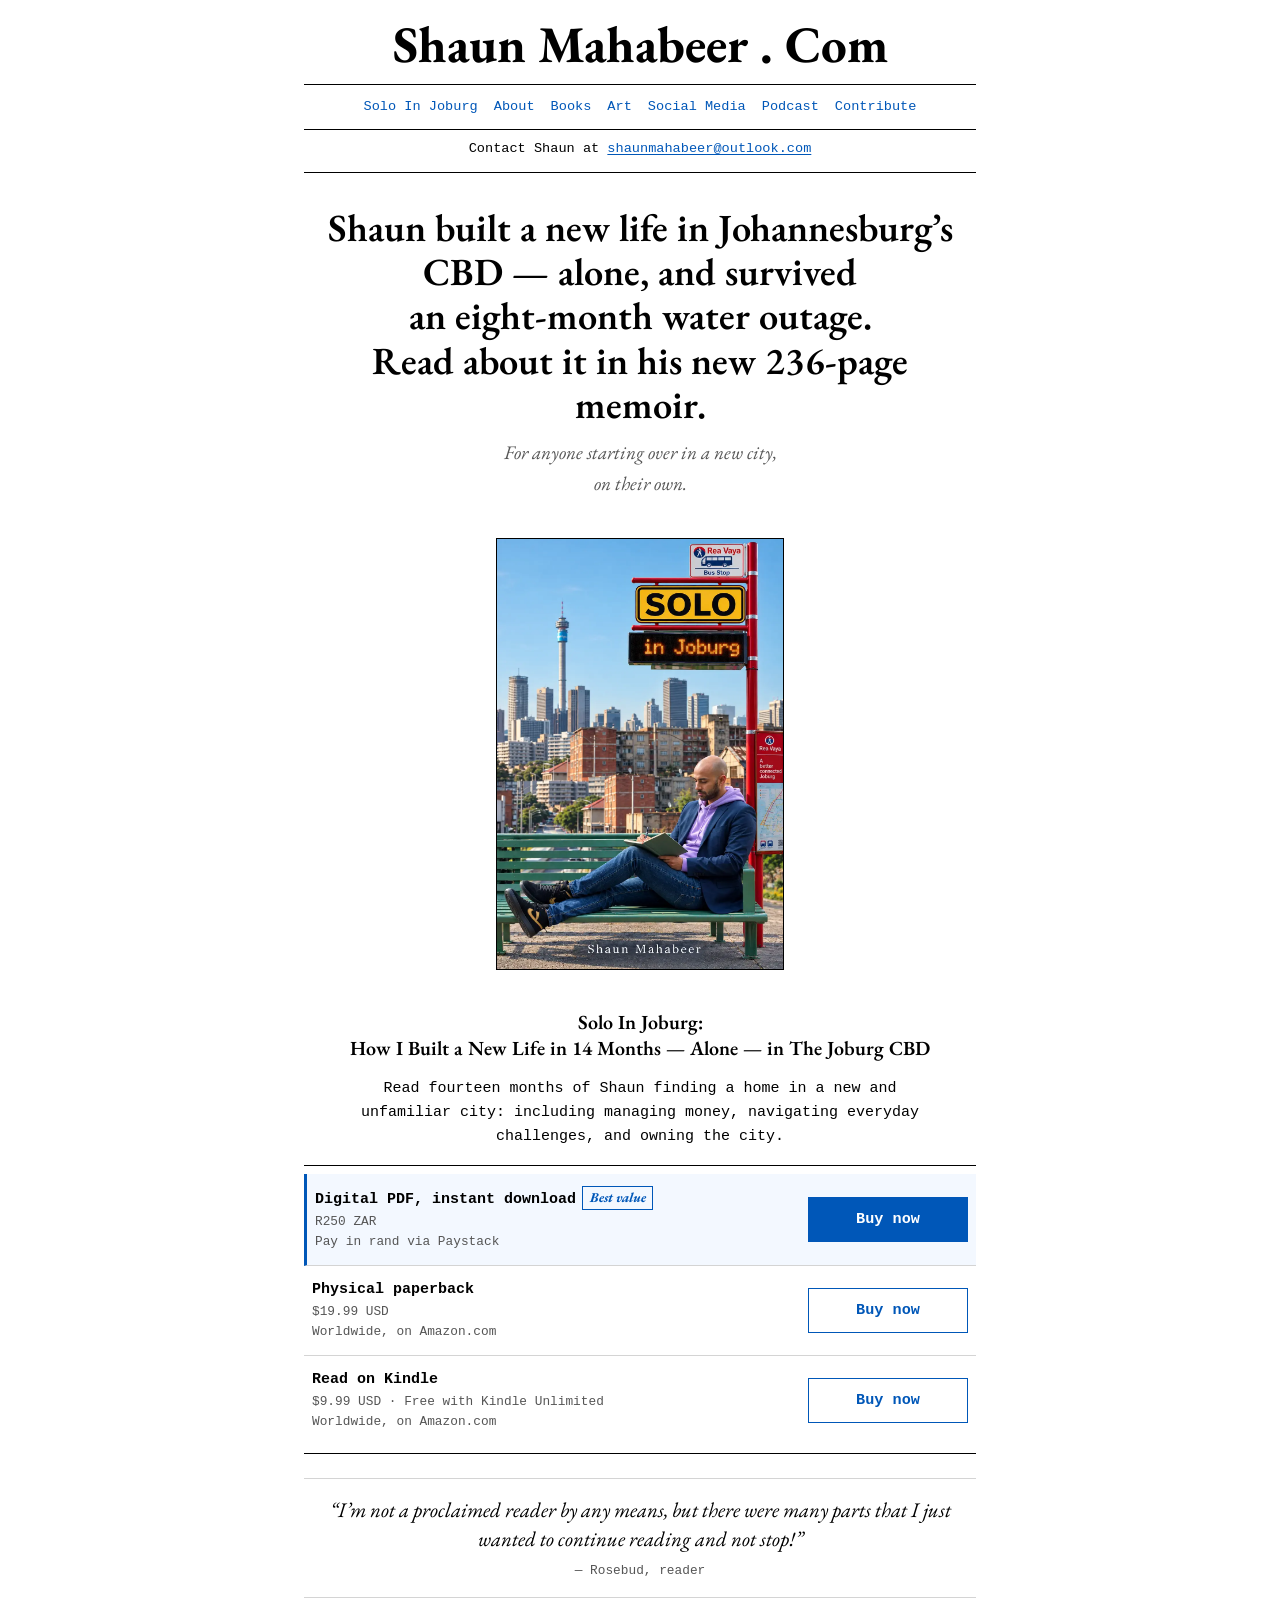
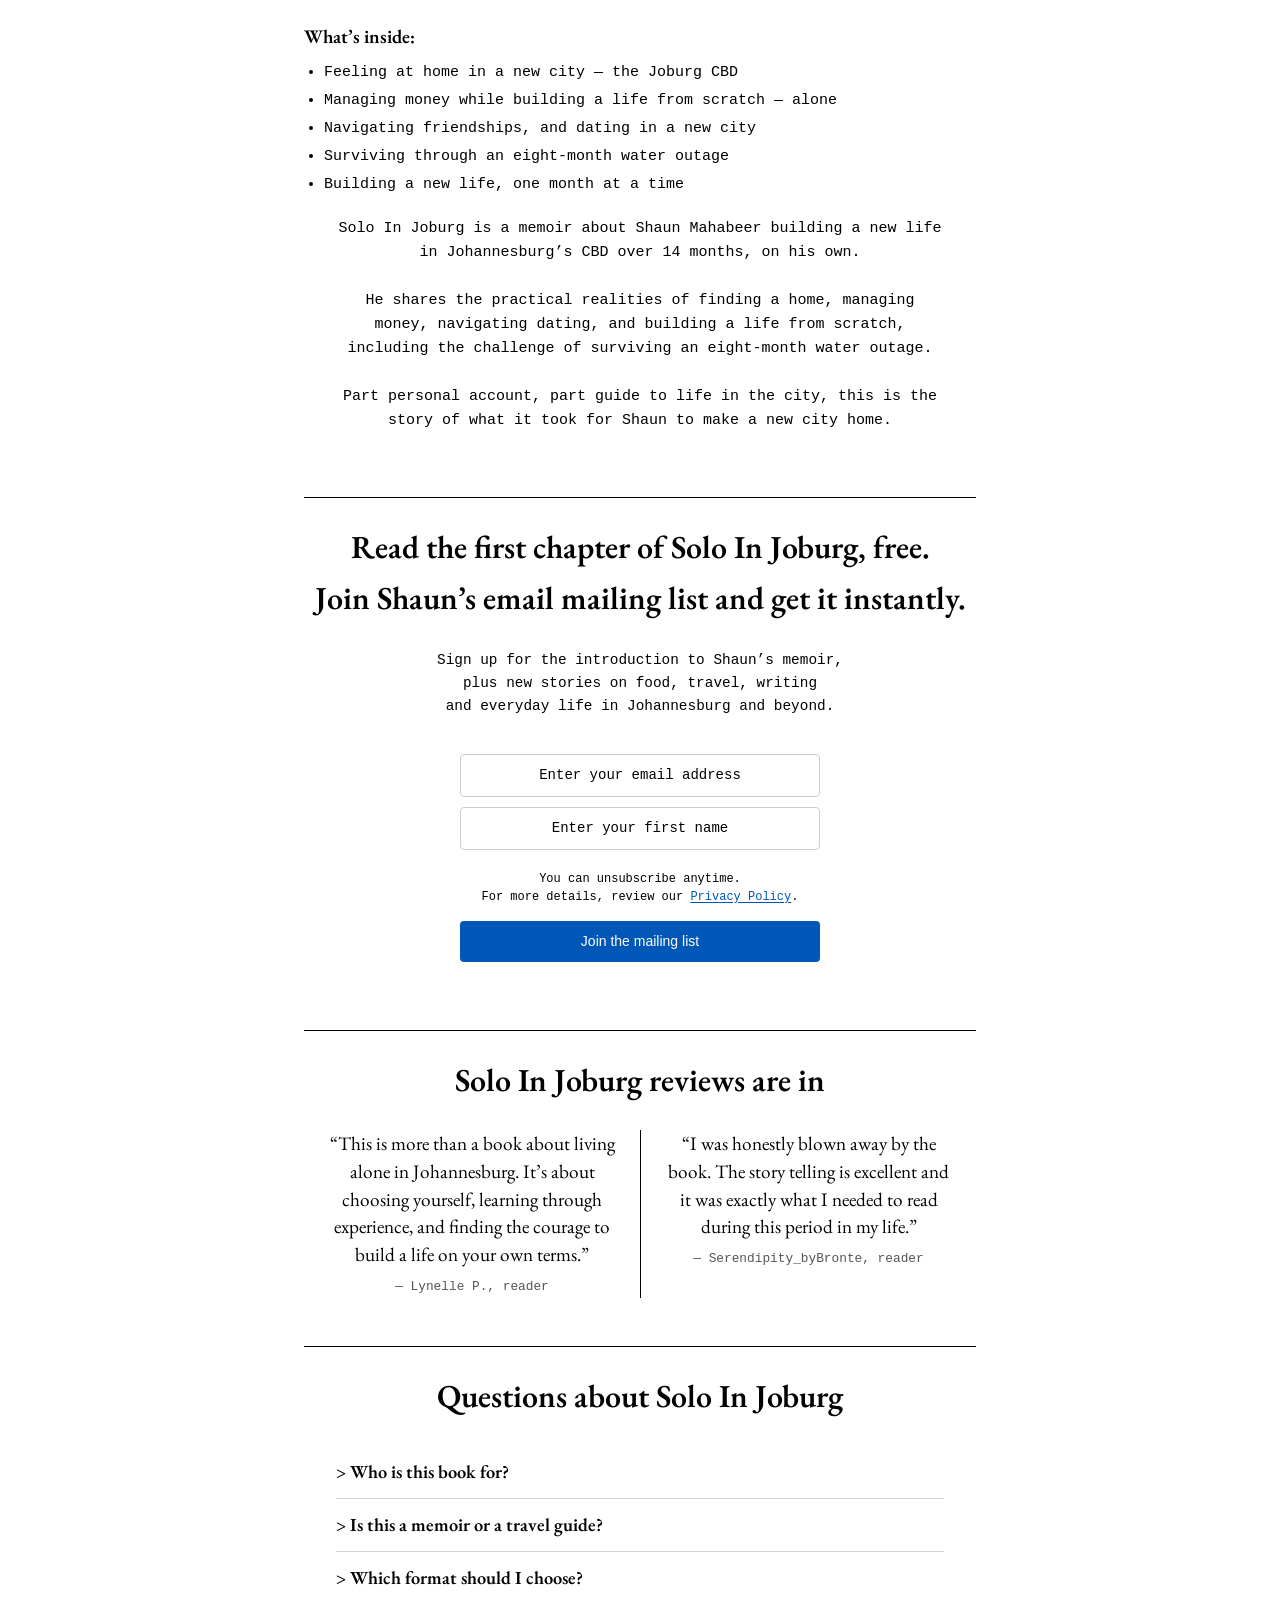
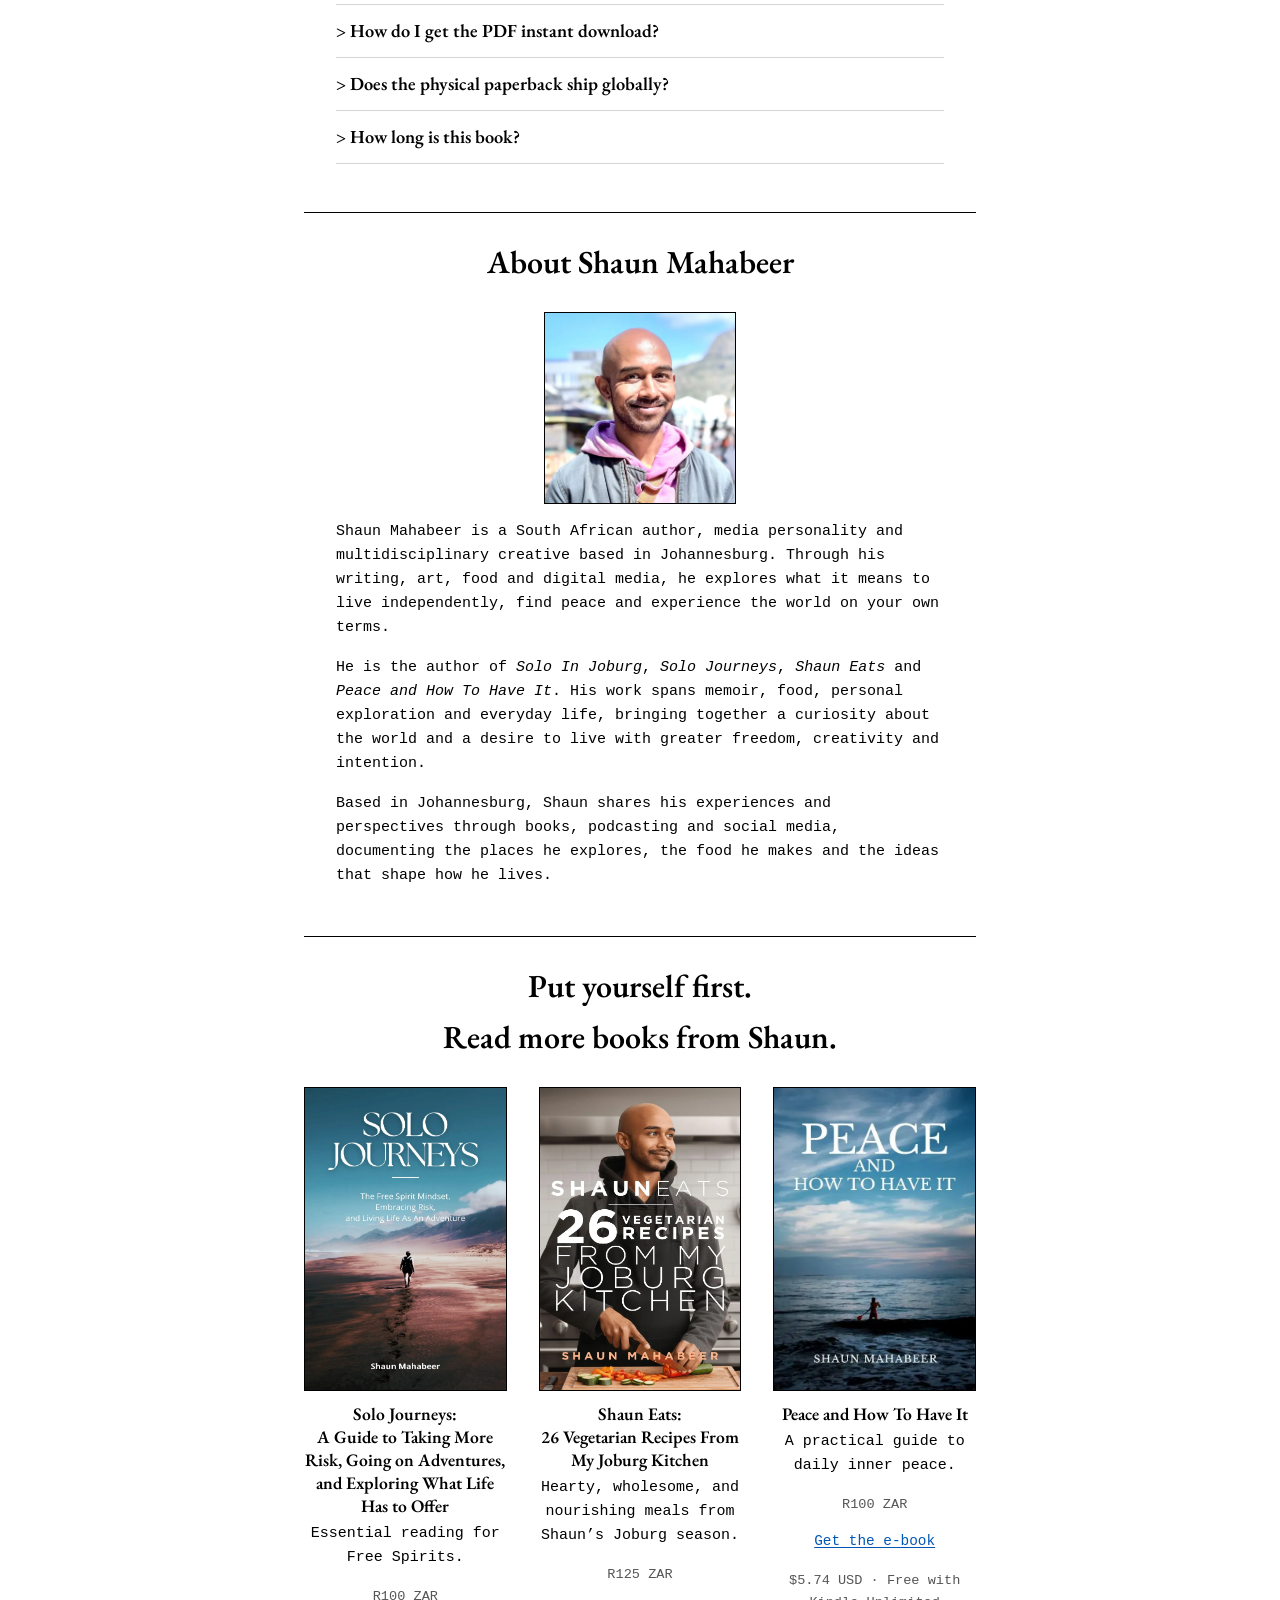
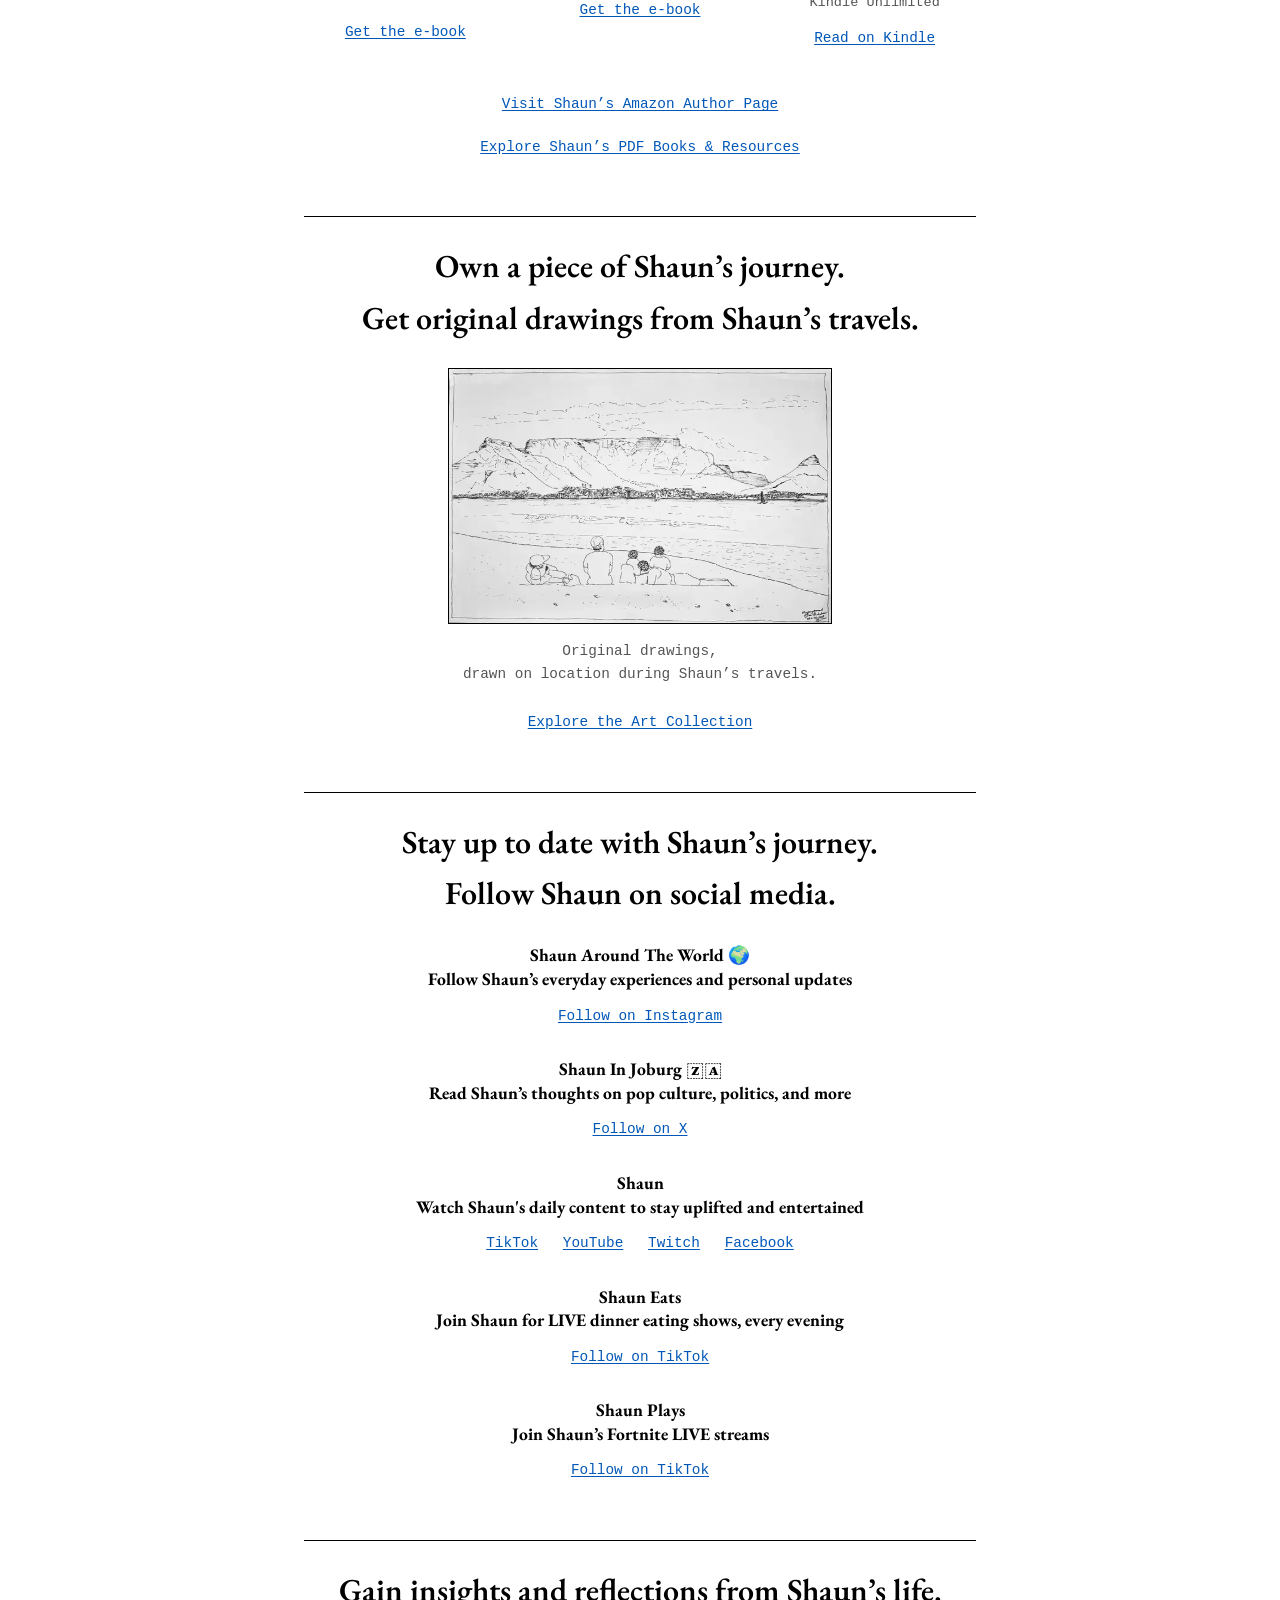
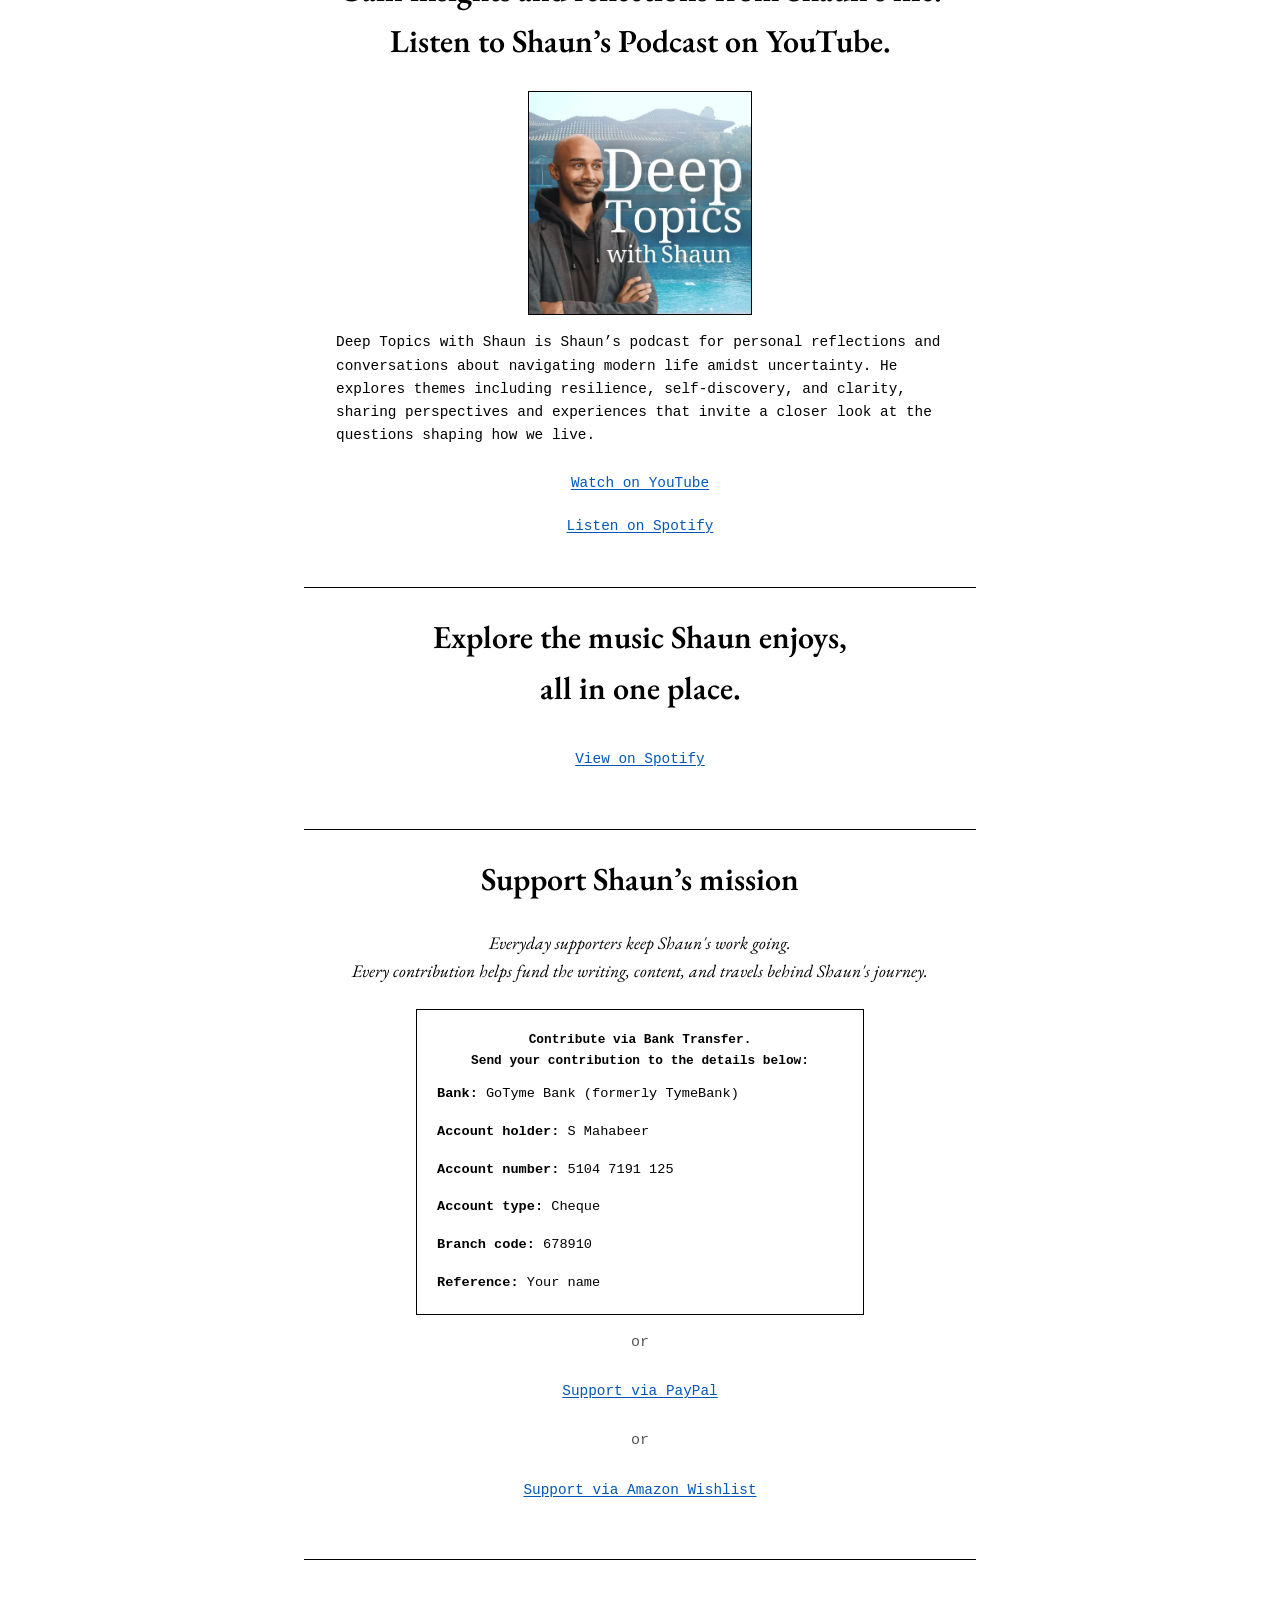
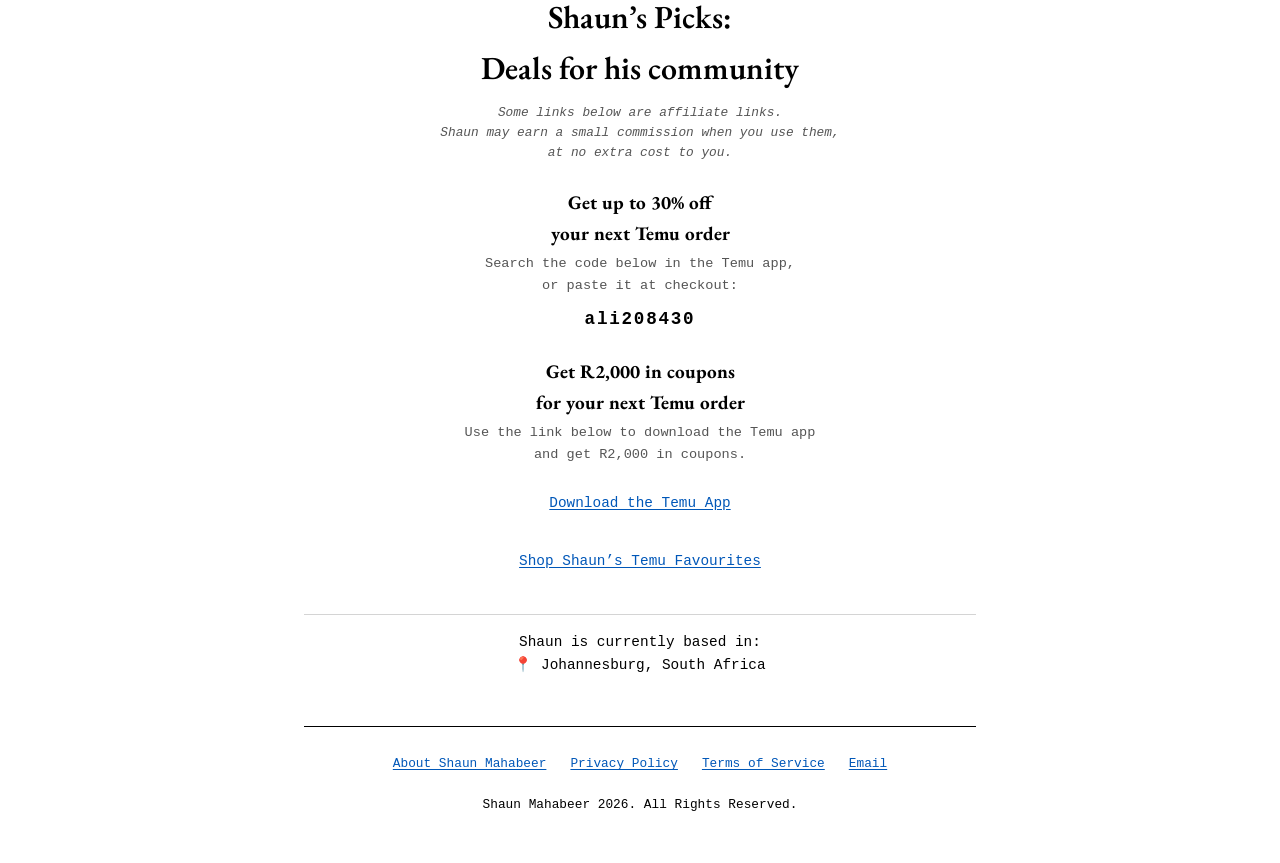
==== commit 459eaf79: "promise free chapter for newsletter" ====
--- a/index.html
+++ b/index.html
@@ -192,8 +192,8 @@
 
             <!-- NEWSLETTER / EMAIL SIGNUP -->
             <section id="newsletter" class="signup-section" aria-labelledby="signup-heading">
-                <h2 id="signup-heading" class="headline-centered">Get new stories from Shaun’s world,<br>straight to your inbox.</h2>
-                <p class="signup-desc">Food, travel, writing and everyday life in Johannesburg and beyond.</p>
+                <h2 id="signup-heading" class="headline-centered">Read the first chapter of Solo In Joburg, free.<br>Join Shaun’s email mailing list and get it instantly.</h2>
+                <p class="signup-desc">Sign up for the introduction to Shaun’s memoir,<br>plus new stories on food, travel, writing<br>and everyday life in Johannesburg and beyond.</p>
                 <!-- TODO: Replace the action below with your email provider's form URL (e.g. MailerLite, Kit, Buttondown). -->
                 <style type="text/css">@import url("https://assets.mlcdn.com/fonts.css?version=1792399");</style>
     <style type="text/css">
--- a/style.css
+++ b/style.css
@@ -320,23 +320,6 @@
     color: var(--ink-soft);
 }
 
-/* --- MailerLite newsletter form typography --- */
-#newsletter .ml-form-embedWrapper input,
-#newsletter .ml-form-embedWrapper button {
-    font-family: var(--font-body) !important;
-}
-
-/* Center the placeholder text in both input fields */
-#newsletter .ml-form-embedWrapper input::placeholder {
-    text-align: center;
-    opacity: 1;
-}
-
-/* Center the button label */
-#newsletter .ml-form-embedWrapper button {
-    text-align: center;
-}
-
 /* --- Readers' letters --- */
 .letters {
     display: grid;
@@ -600,4 +583,37 @@
     text-align: center;
     margin-left: auto;
     margin-right: auto;
+}
+
+/* --- MailerLite newsletter form styling --- */
+
+/* Input text and placeholder text */
+#newsletter .ml-form-embedWrapper input,
+#newsletter .ml-form-embedWrapper input::placeholder {
+    font-family: Consolas, "SF Mono", Menlo, Monaco,
+        "Liberation Mono", "Courier New", monospace !important;
+}
+
+#newsletter .ml-form-embedWrapper input::placeholder {
+    text-align: center !important;
+    opacity: 1;
+}
+
+/* Subscribe button: force Consolas and center the label */
+#newsletter .ml-form-embedWrapper button,
+#newsletter .ml-form-embedWrapper button *,
+#newsletter .ml-form-embedWrapper input[type="submit"],
+#newsletter .ml-form-embedWrapper input[type="button"] {
+    font-family: Consolas, "SF Mono", Menlo, Monaco,
+        "Liberation Mono", "Courier New", monospace !important;
+    text-align: center !important;
+}
+
+/* Privacy text and Privacy Policy link */
+#newsletter .ml-form-embedPermissionsContent {
+    text-align: center !important;
+    font-family: Consolas, "SF Mono", Menlo, Monaco,
+        "Liberation Mono", "Courier New", monospace !important;
+    font-size: 0.75rem !important;
+    line-height: 1.5;
 }
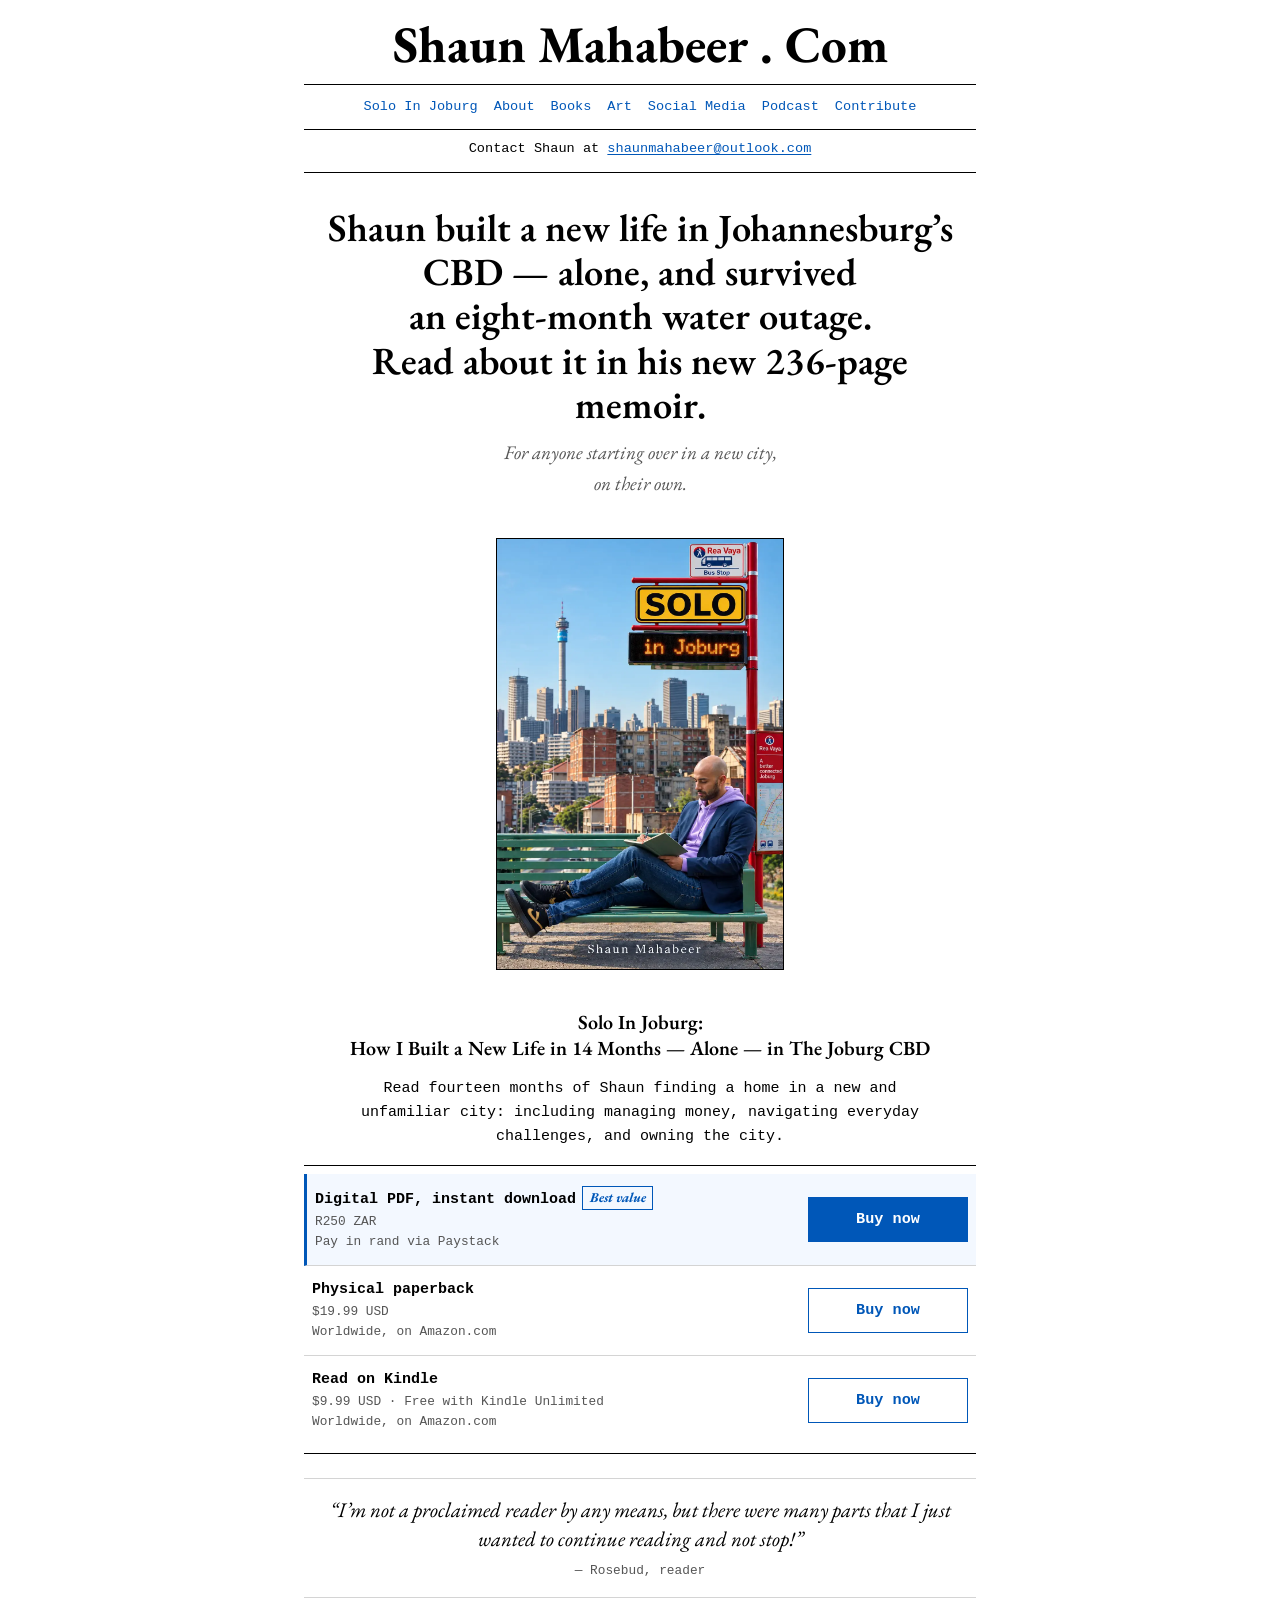
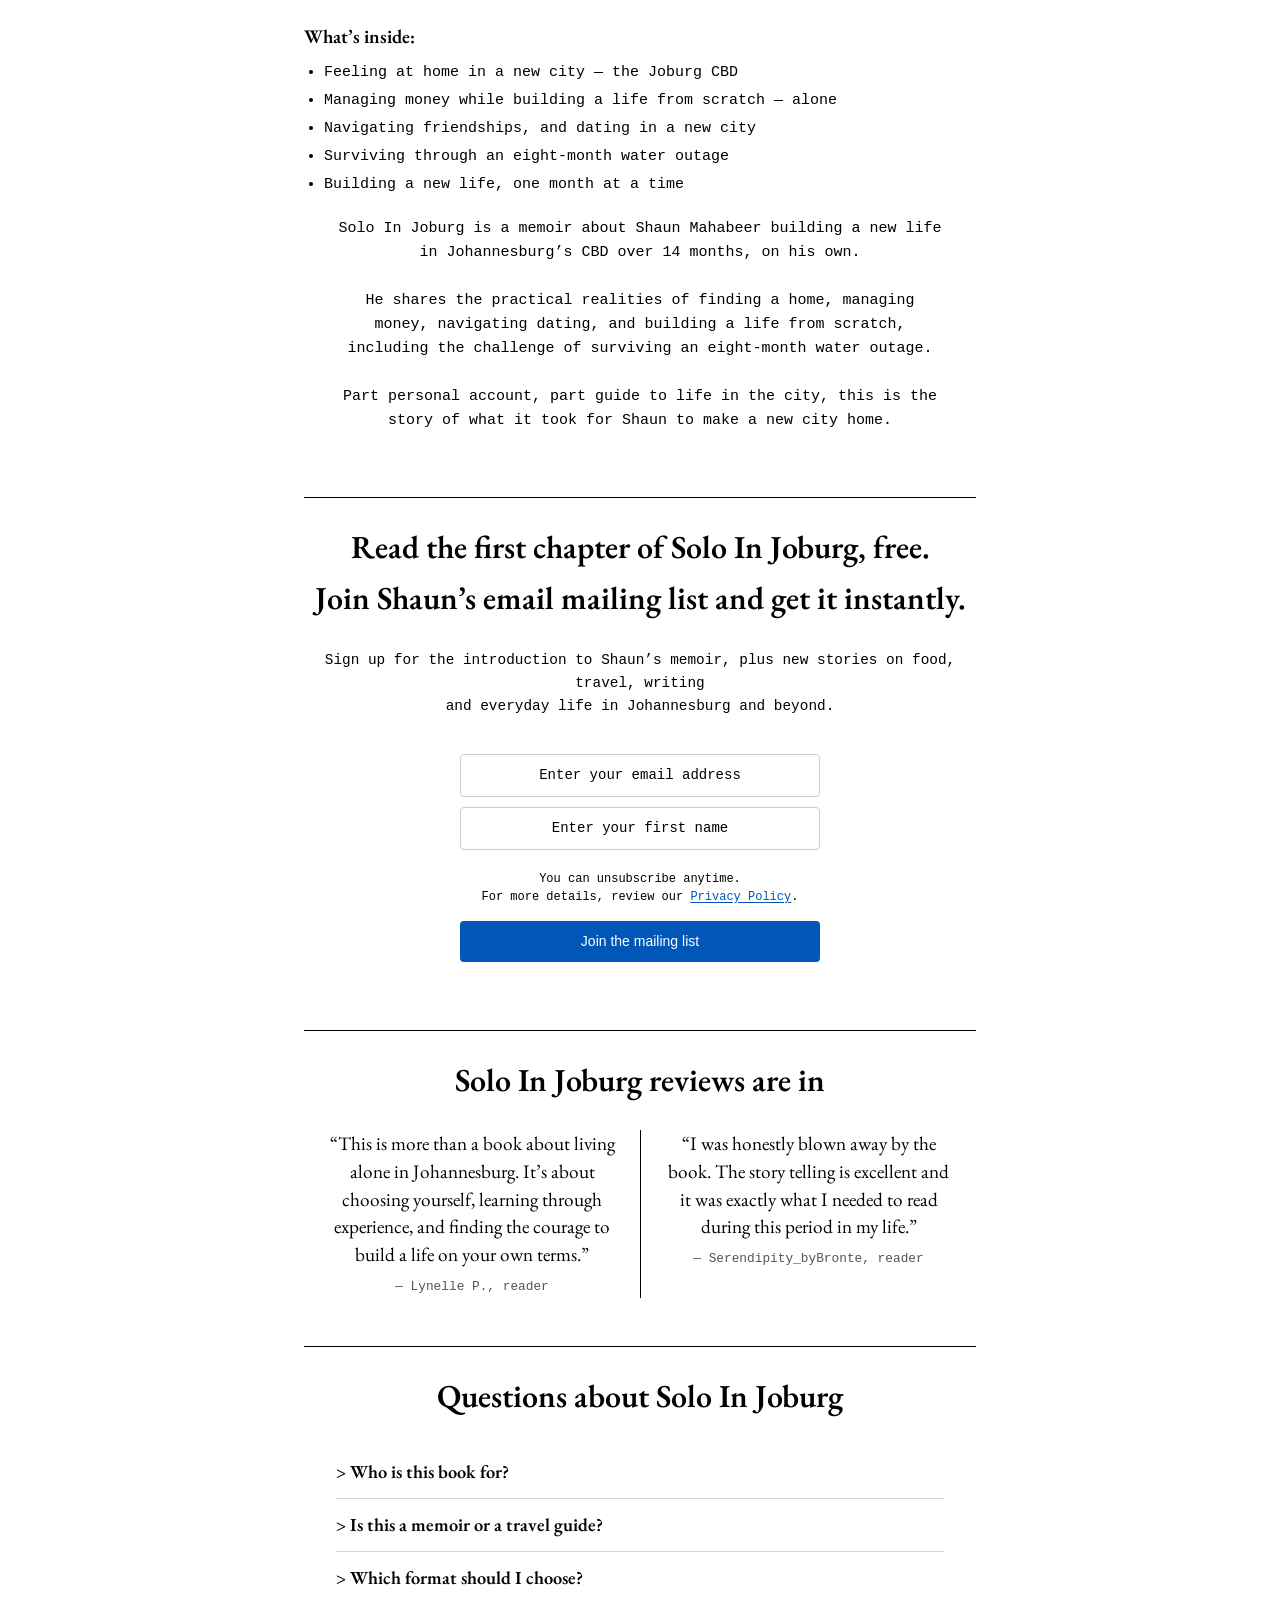
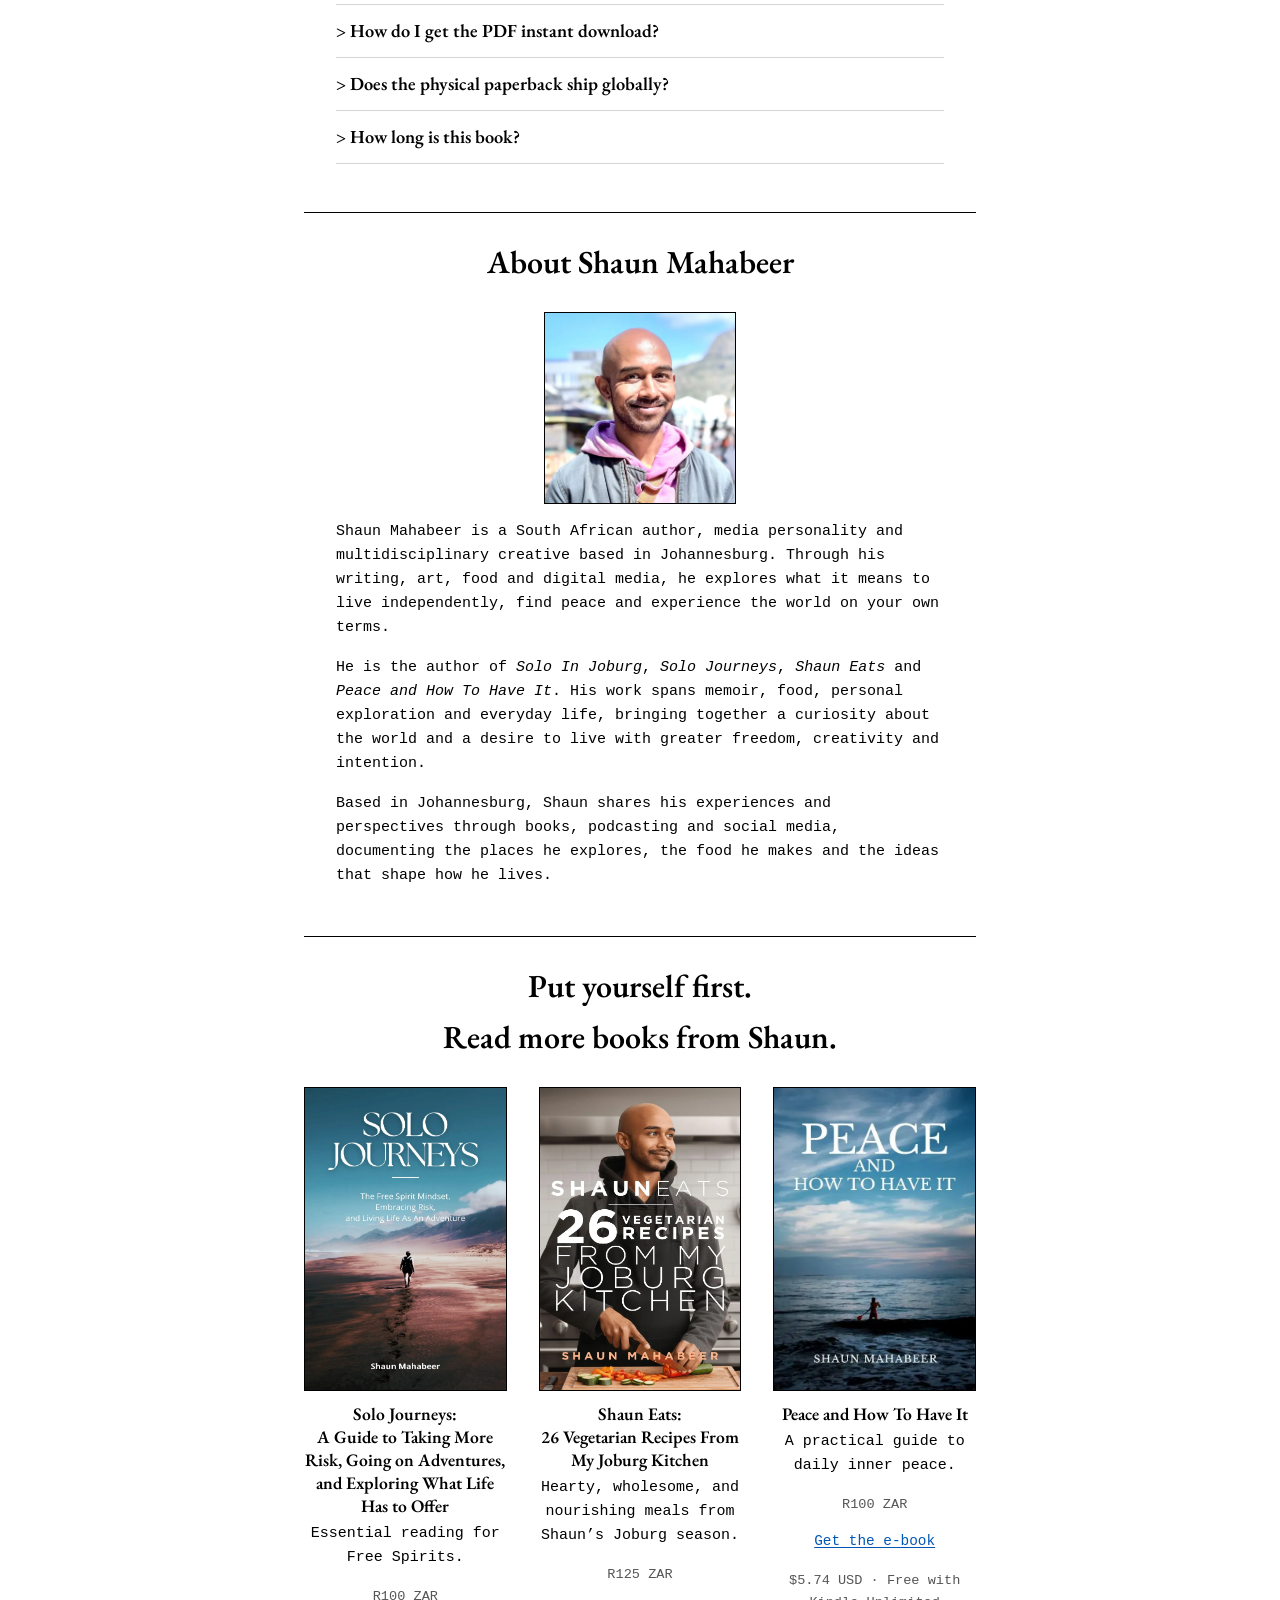
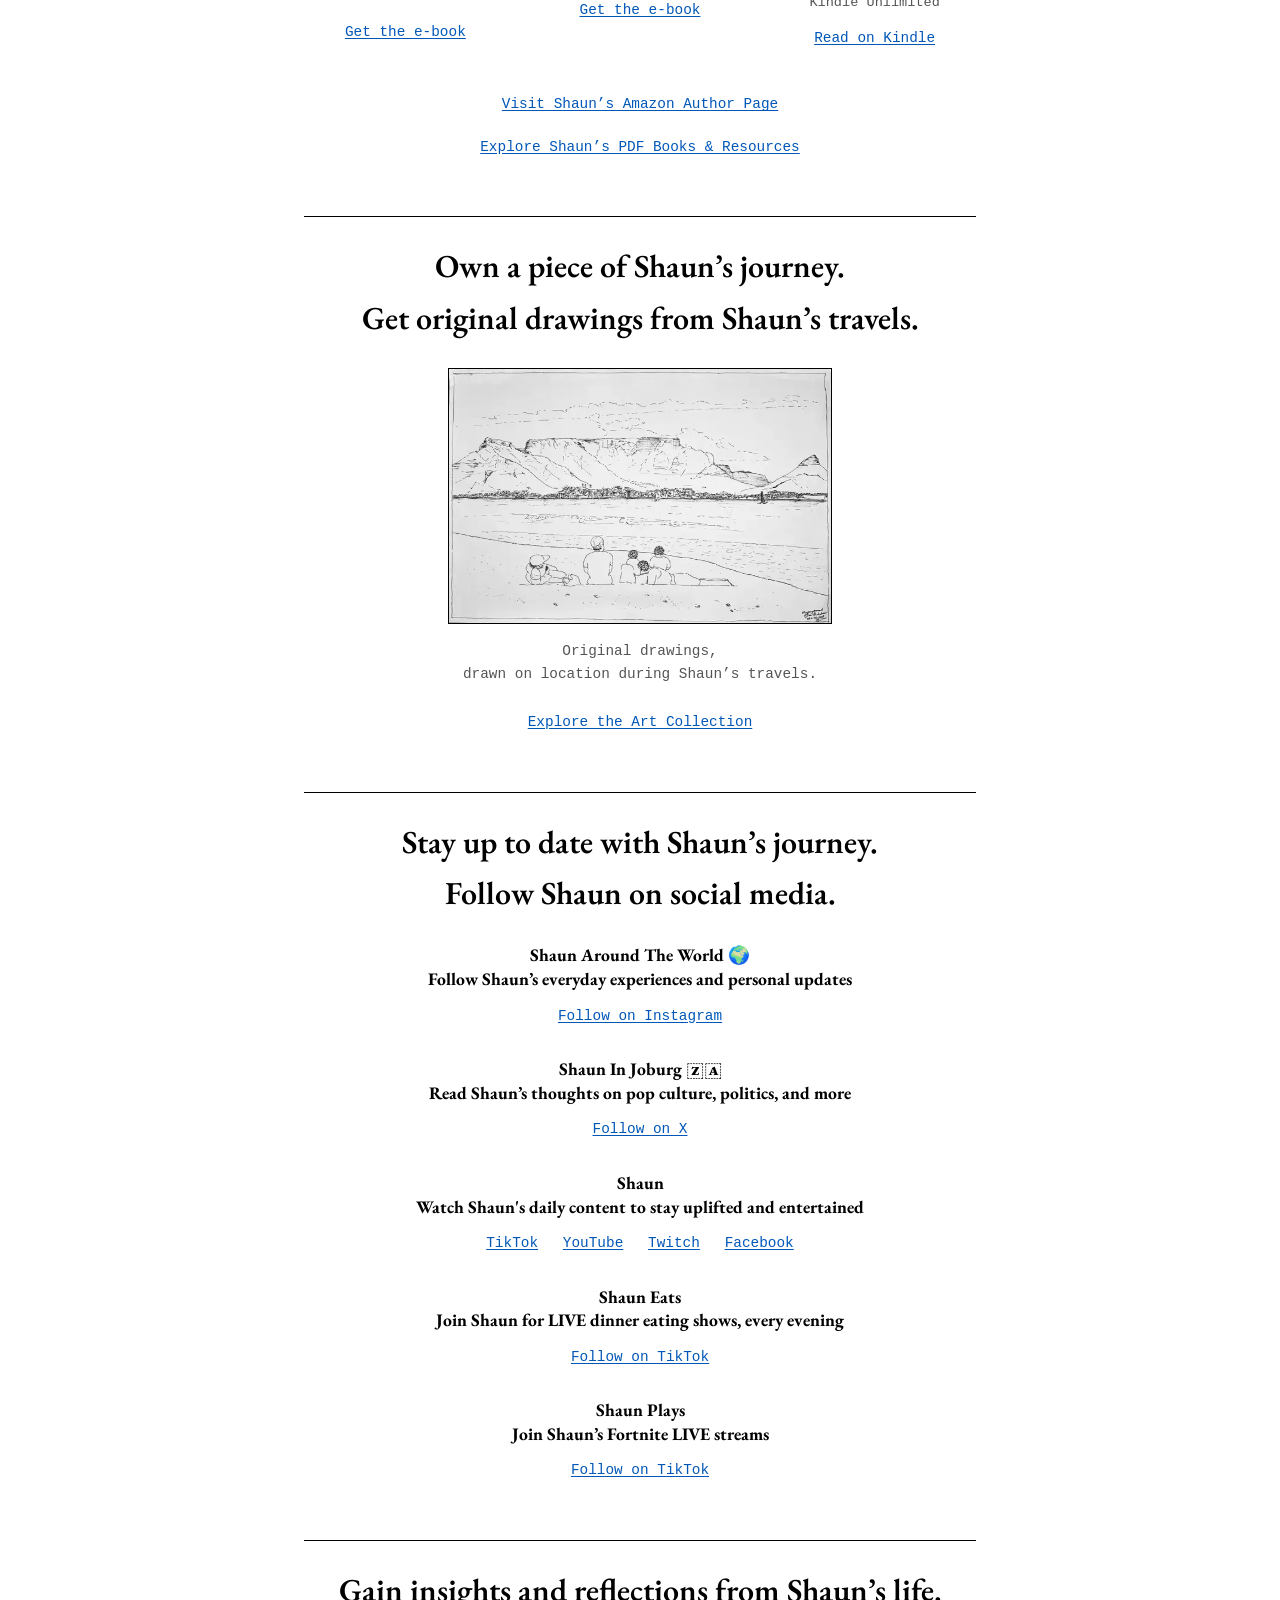
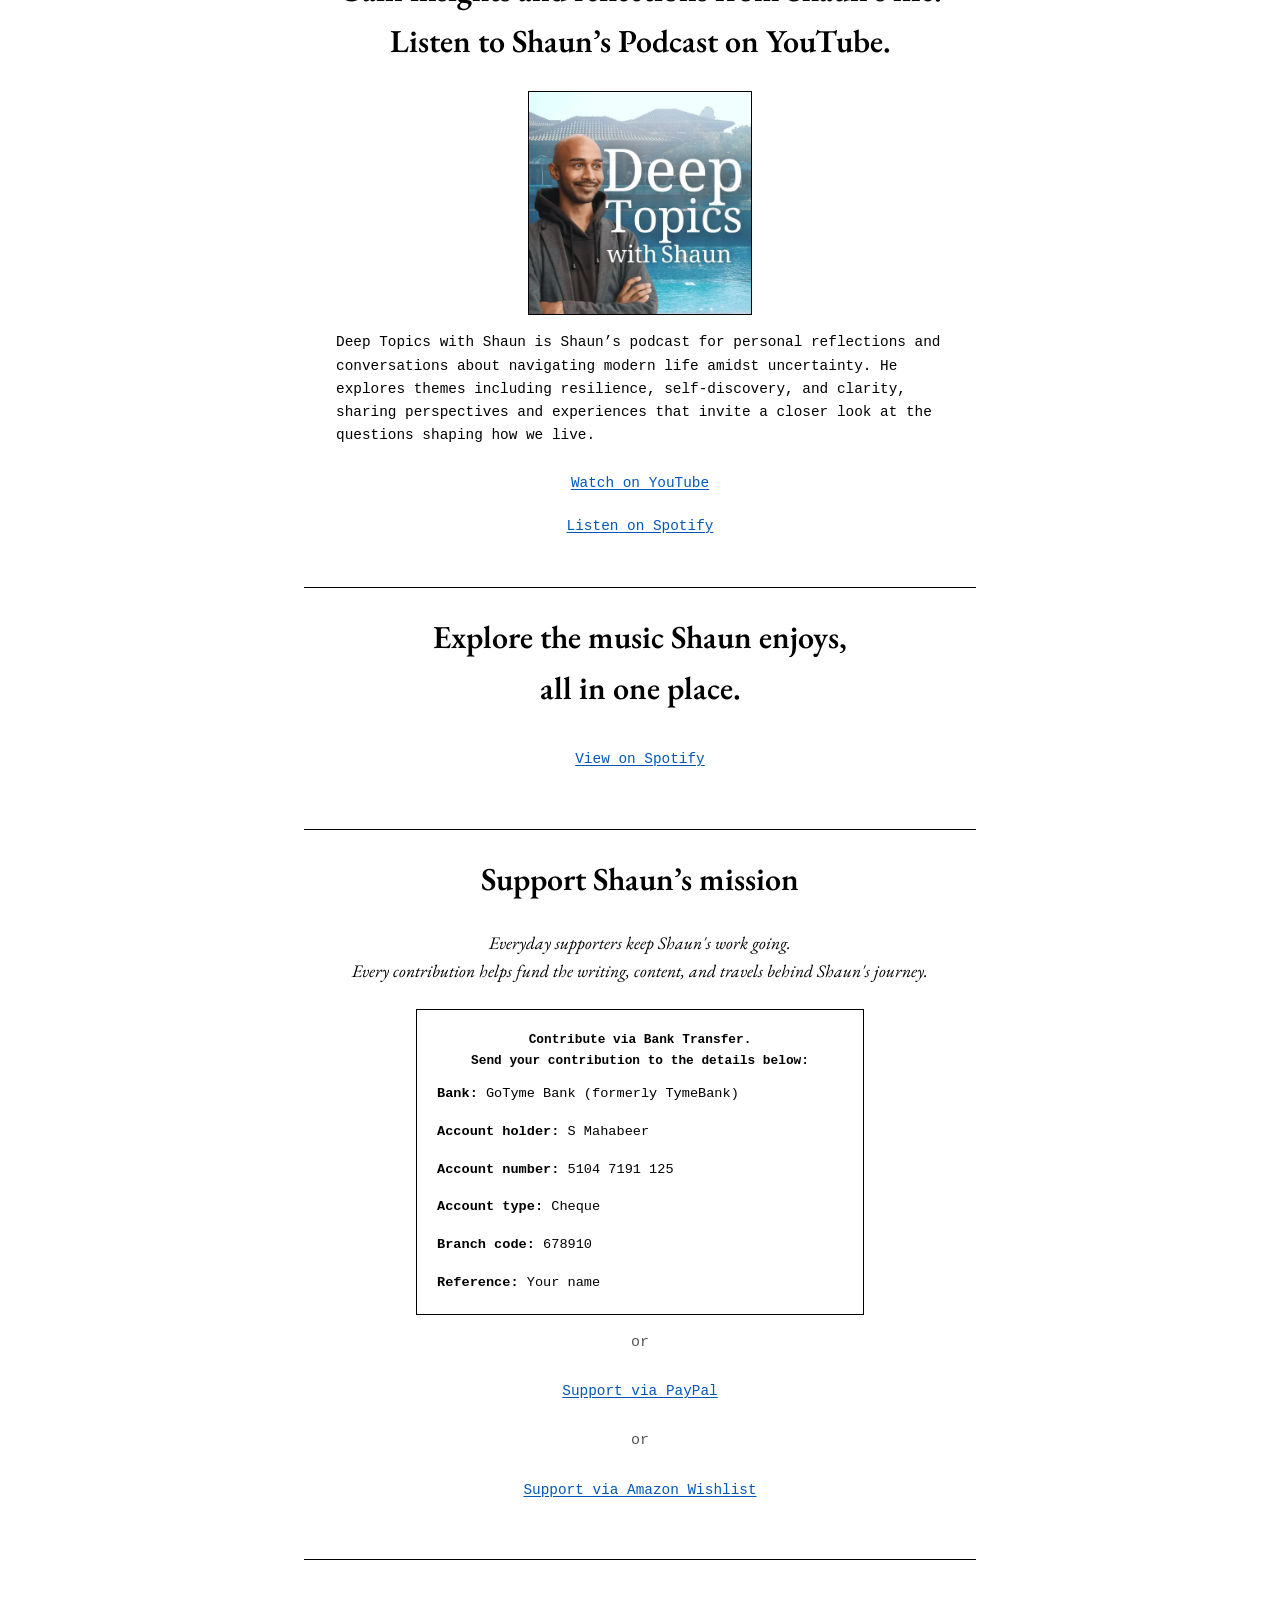
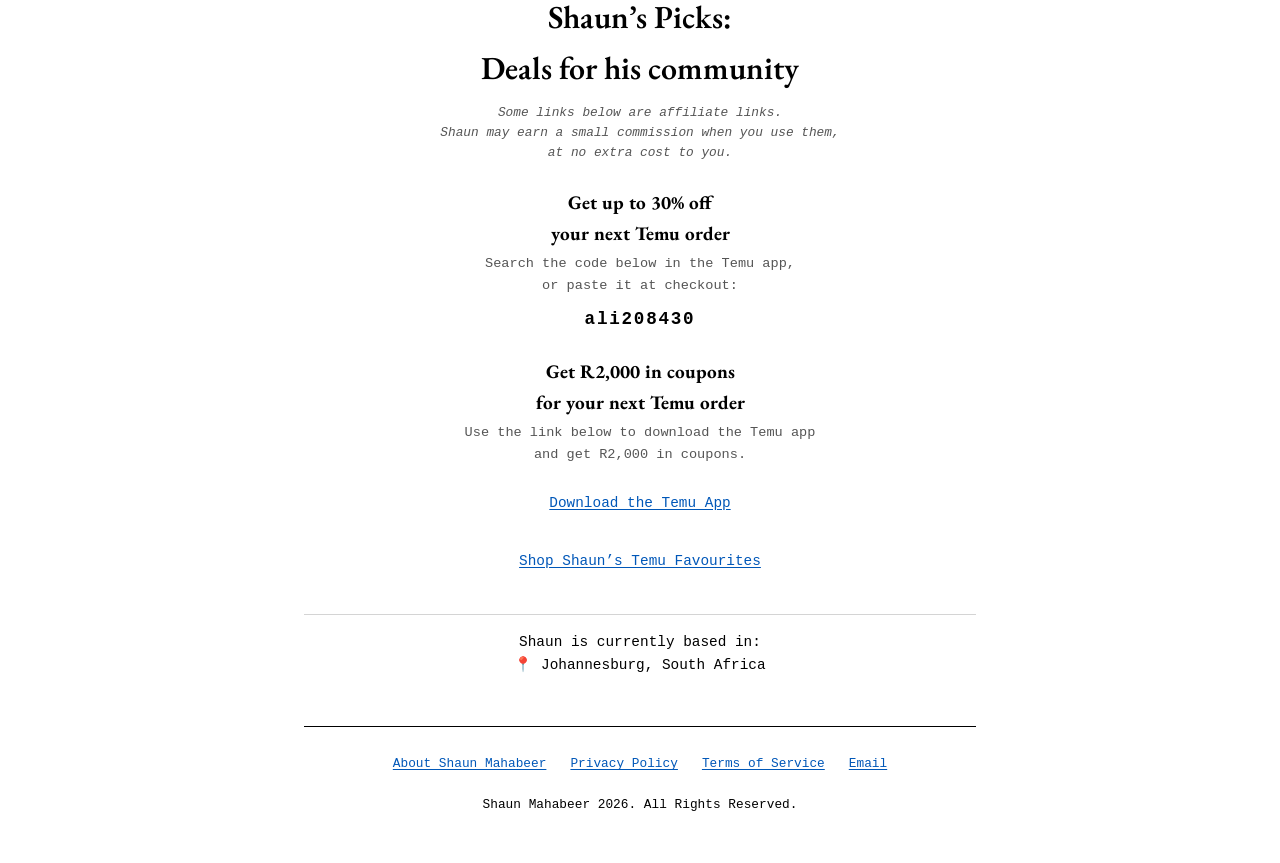
==== commit 8ec2b1d6: "line change" ====
--- a/index.html
+++ b/index.html
@@ -193,7 +193,7 @@
             <!-- NEWSLETTER / EMAIL SIGNUP -->
             <section id="newsletter" class="signup-section" aria-labelledby="signup-heading">
                 <h2 id="signup-heading" class="headline-centered">Read the first chapter of Solo In Joburg, free.<br>Join Shaun’s email mailing list and get it instantly.</h2>
-                <p class="signup-desc">Sign up for the introduction to Shaun’s memoir,<br>plus new stories on food, travel, writing<br>and everyday life in Johannesburg and beyond.</p>
+                <p class="signup-desc">Sign up for the introduction to Shaun’s memoir, plus new stories on food, travel, writing<br>and everyday life in Johannesburg and beyond.</p>
                 <!-- TODO: Replace the action below with your email provider's form URL (e.g. MailerLite, Kit, Buttondown). -->
                 <style type="text/css">@import url("https://assets.mlcdn.com/fonts.css?version=1792399");</style>
     <style type="text/css">
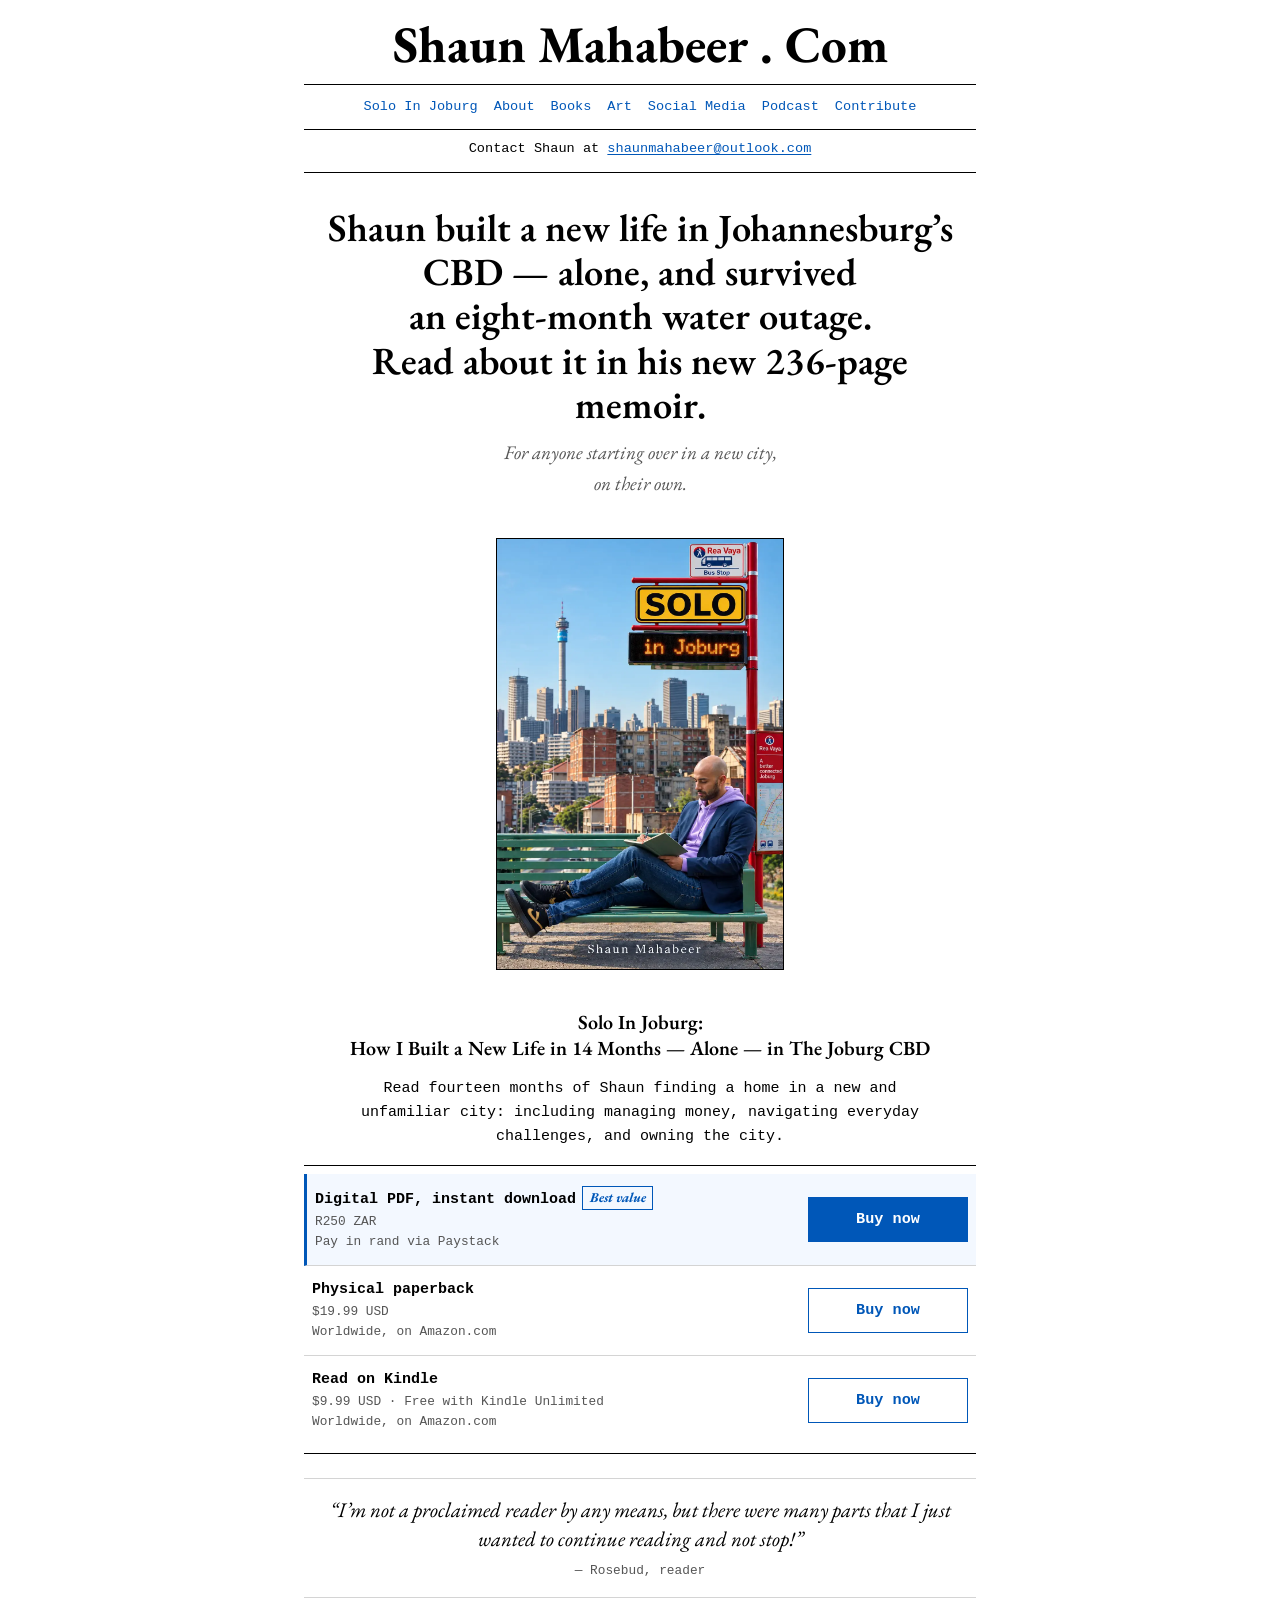
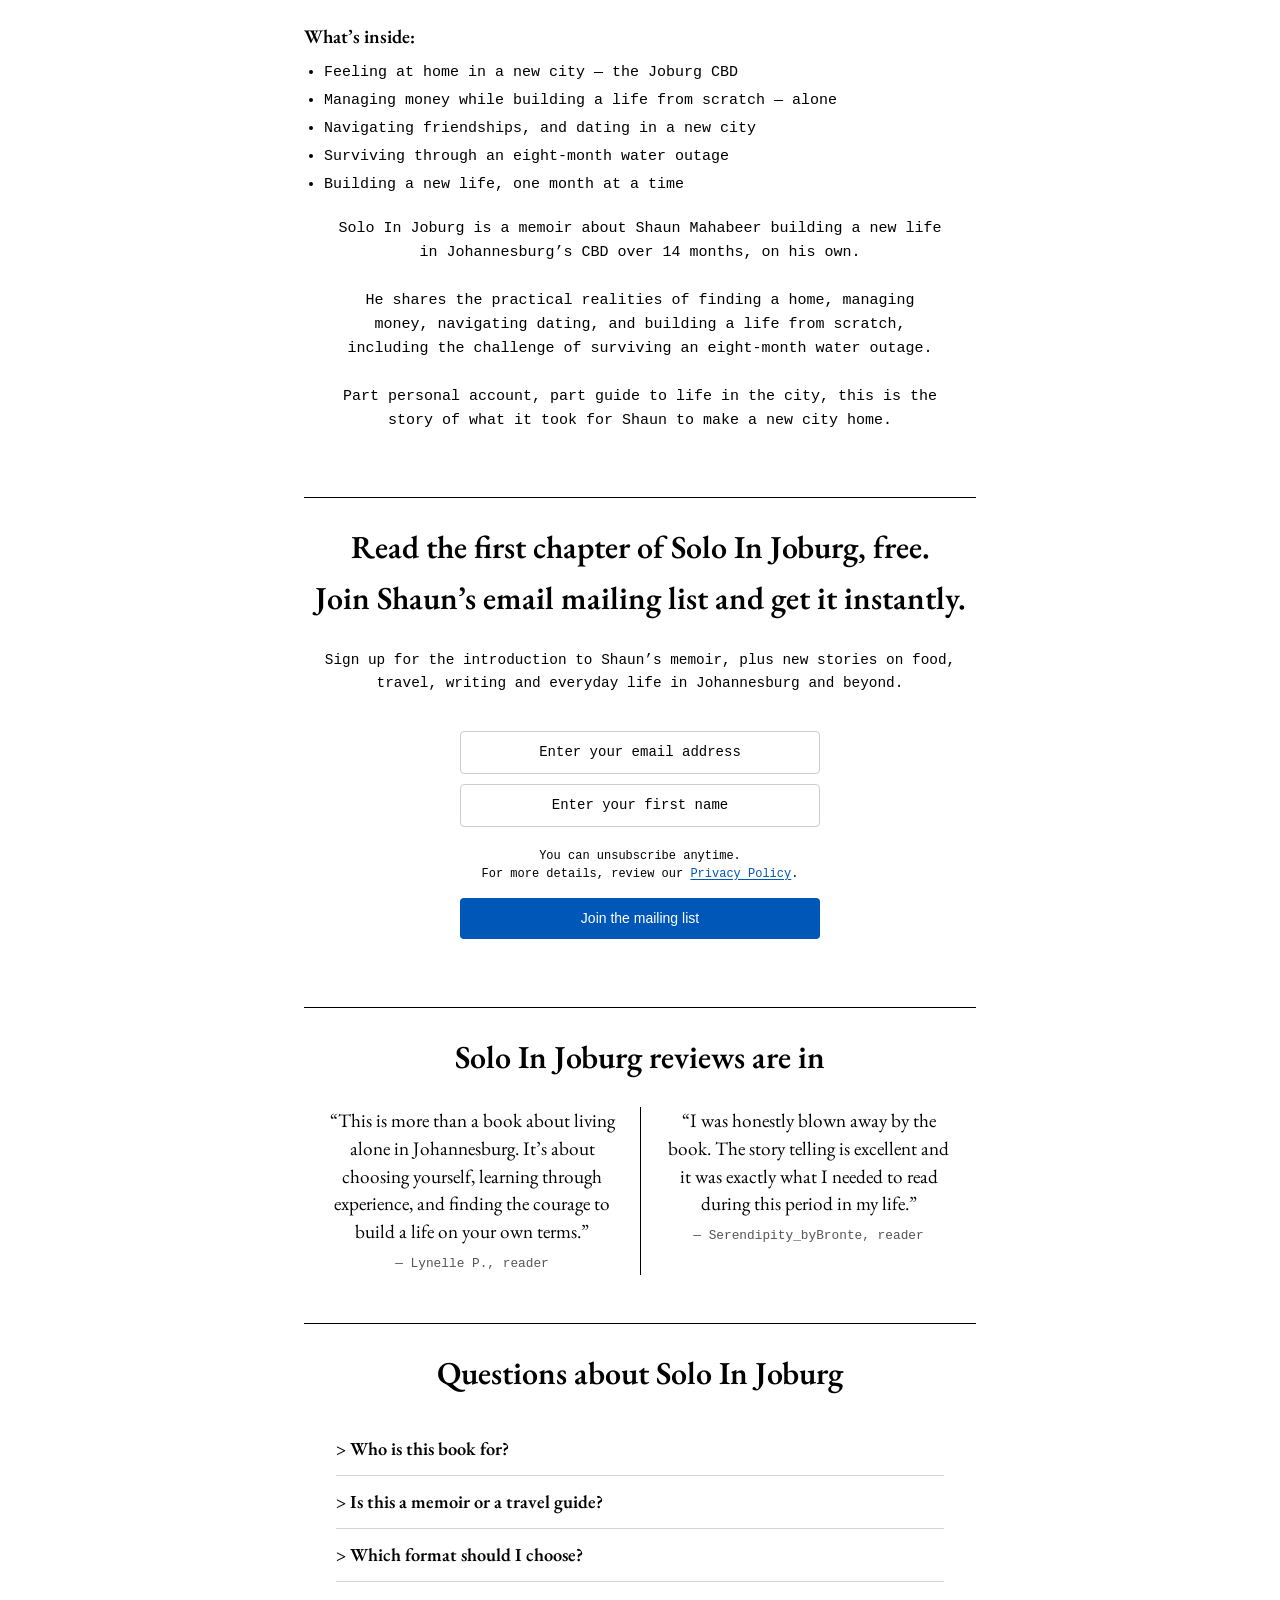
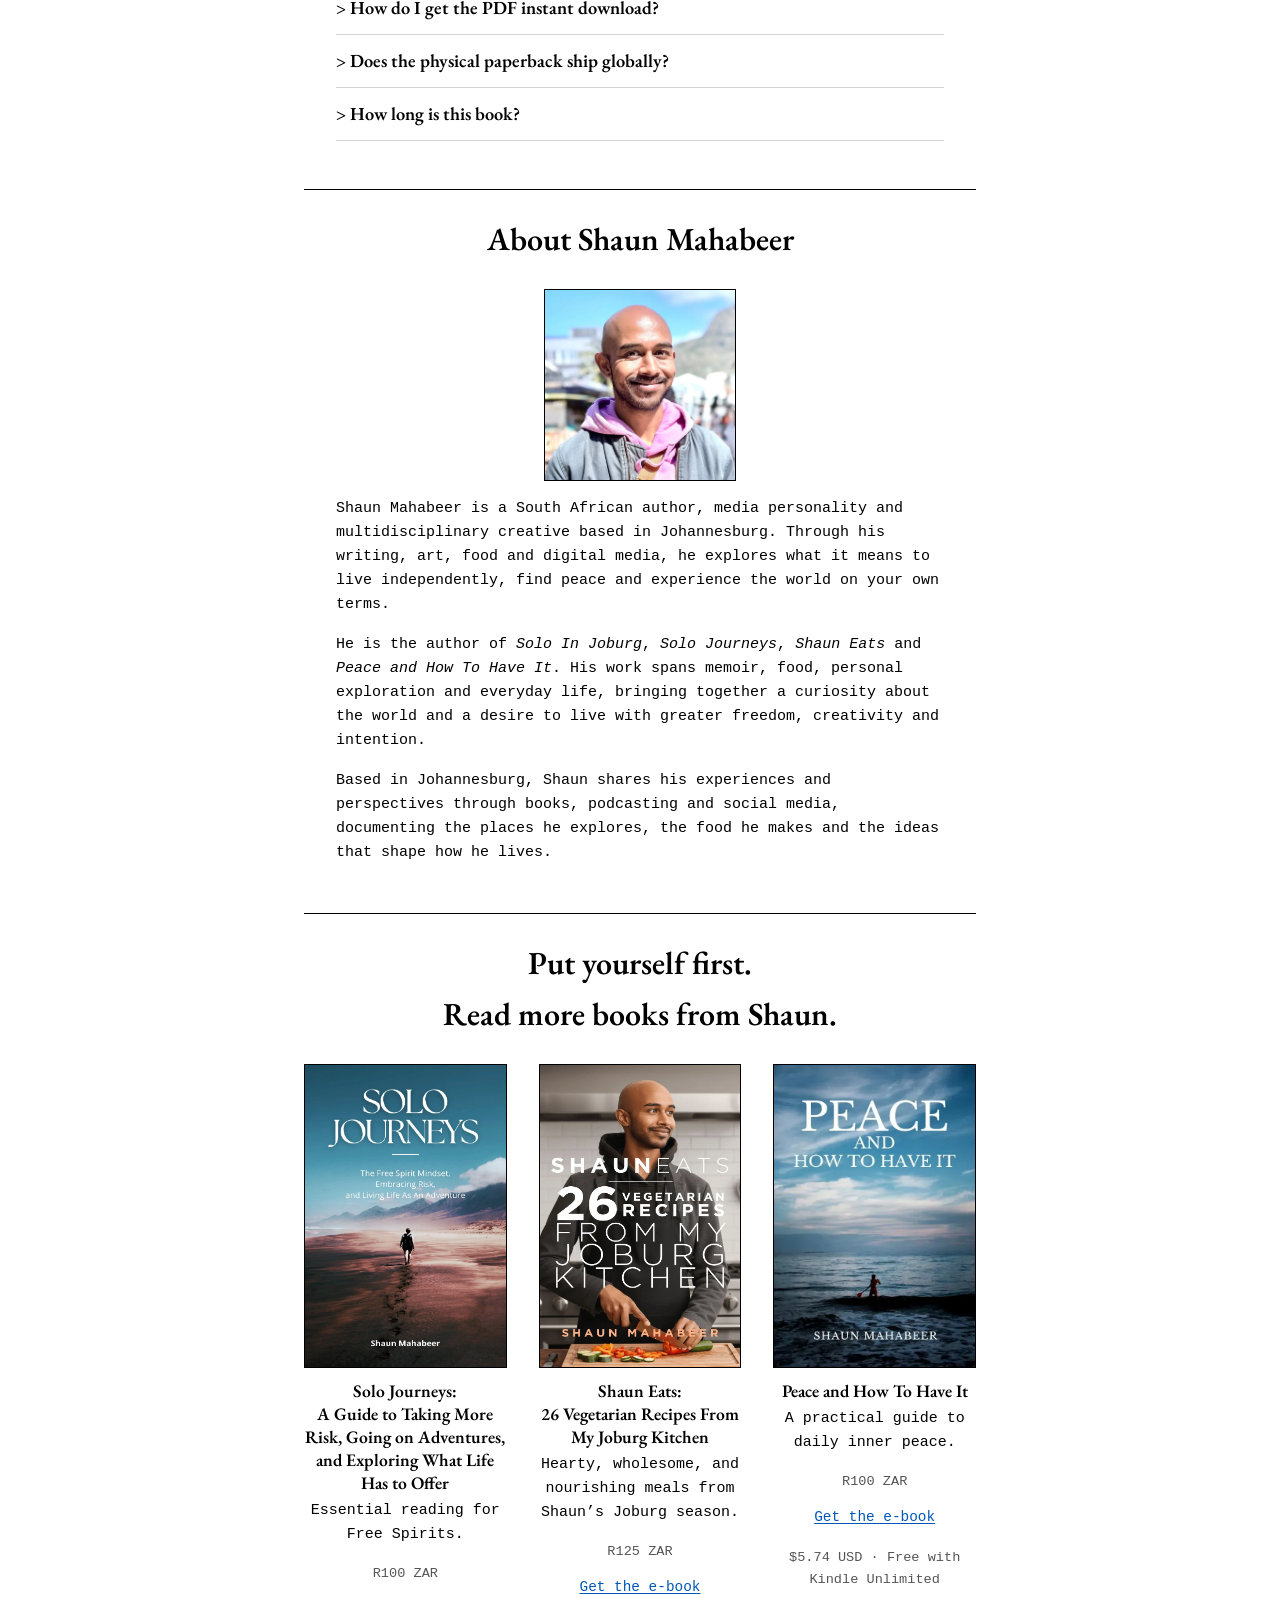
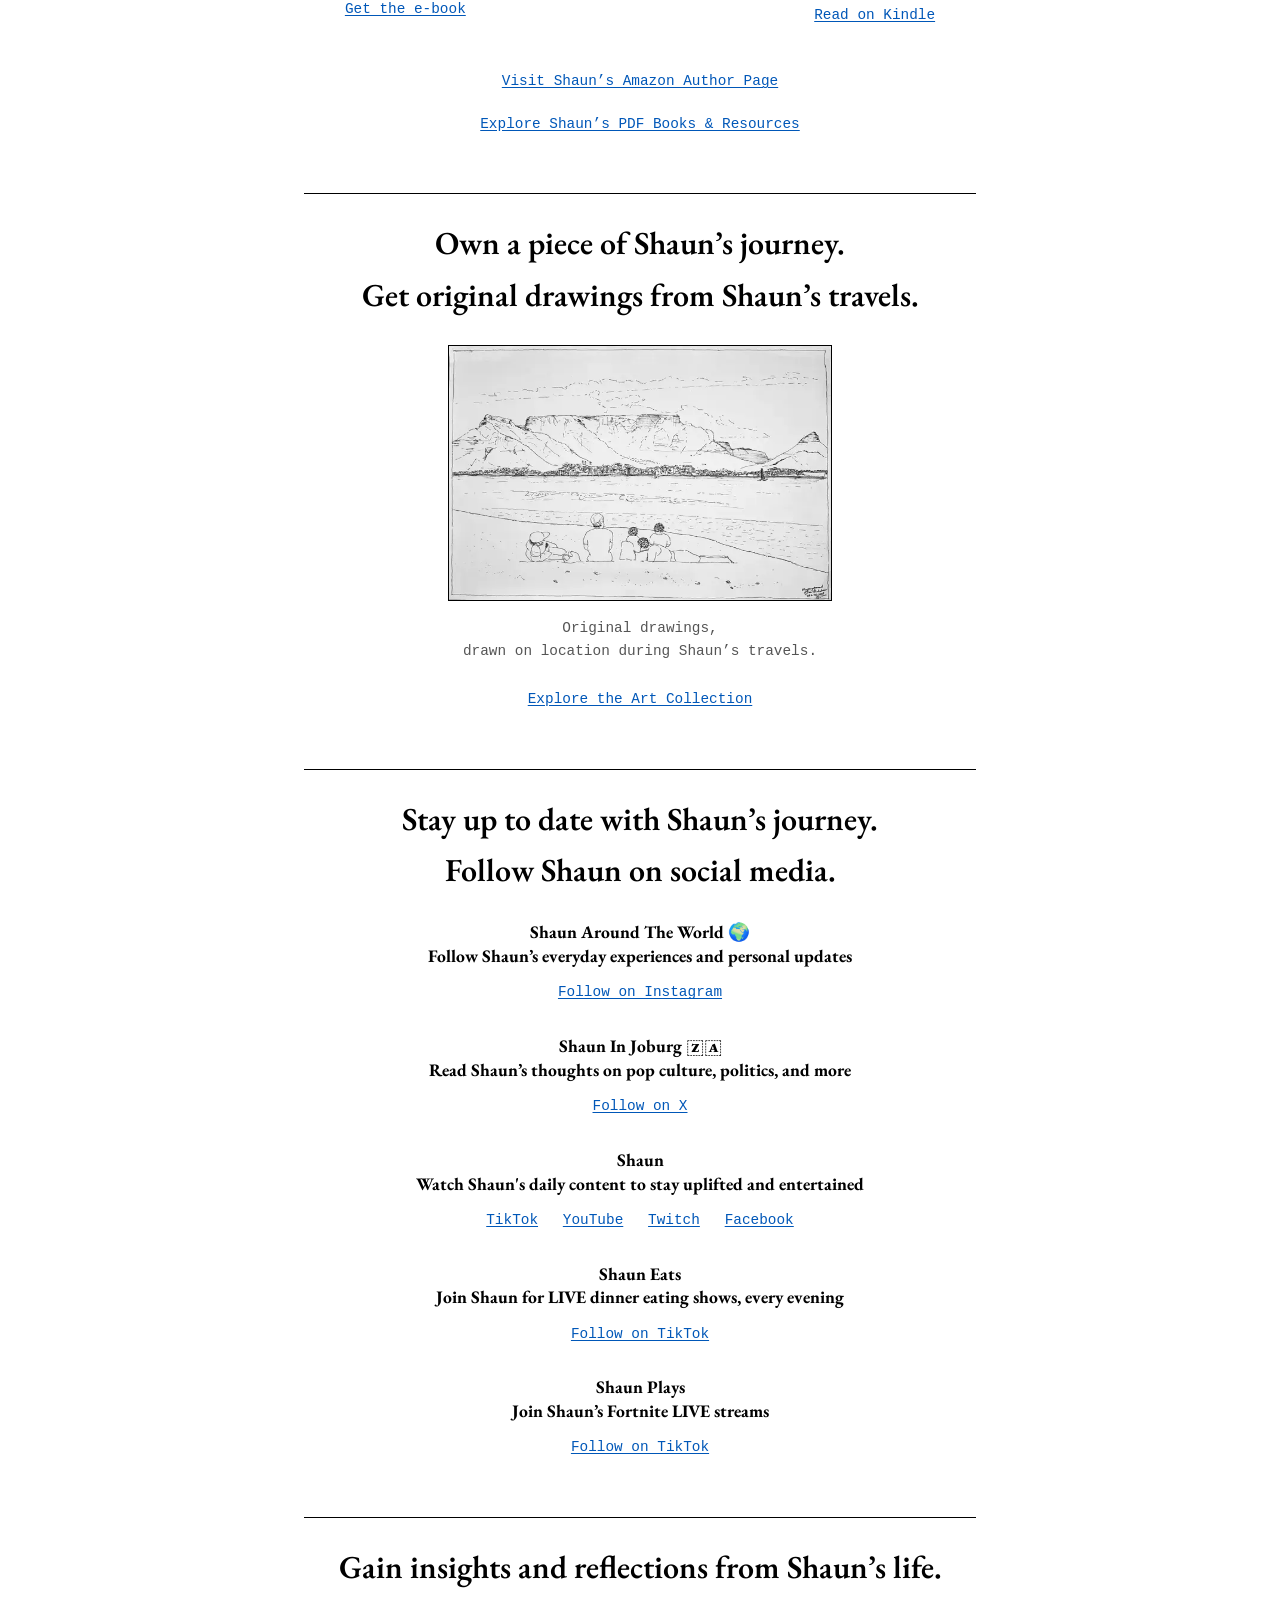
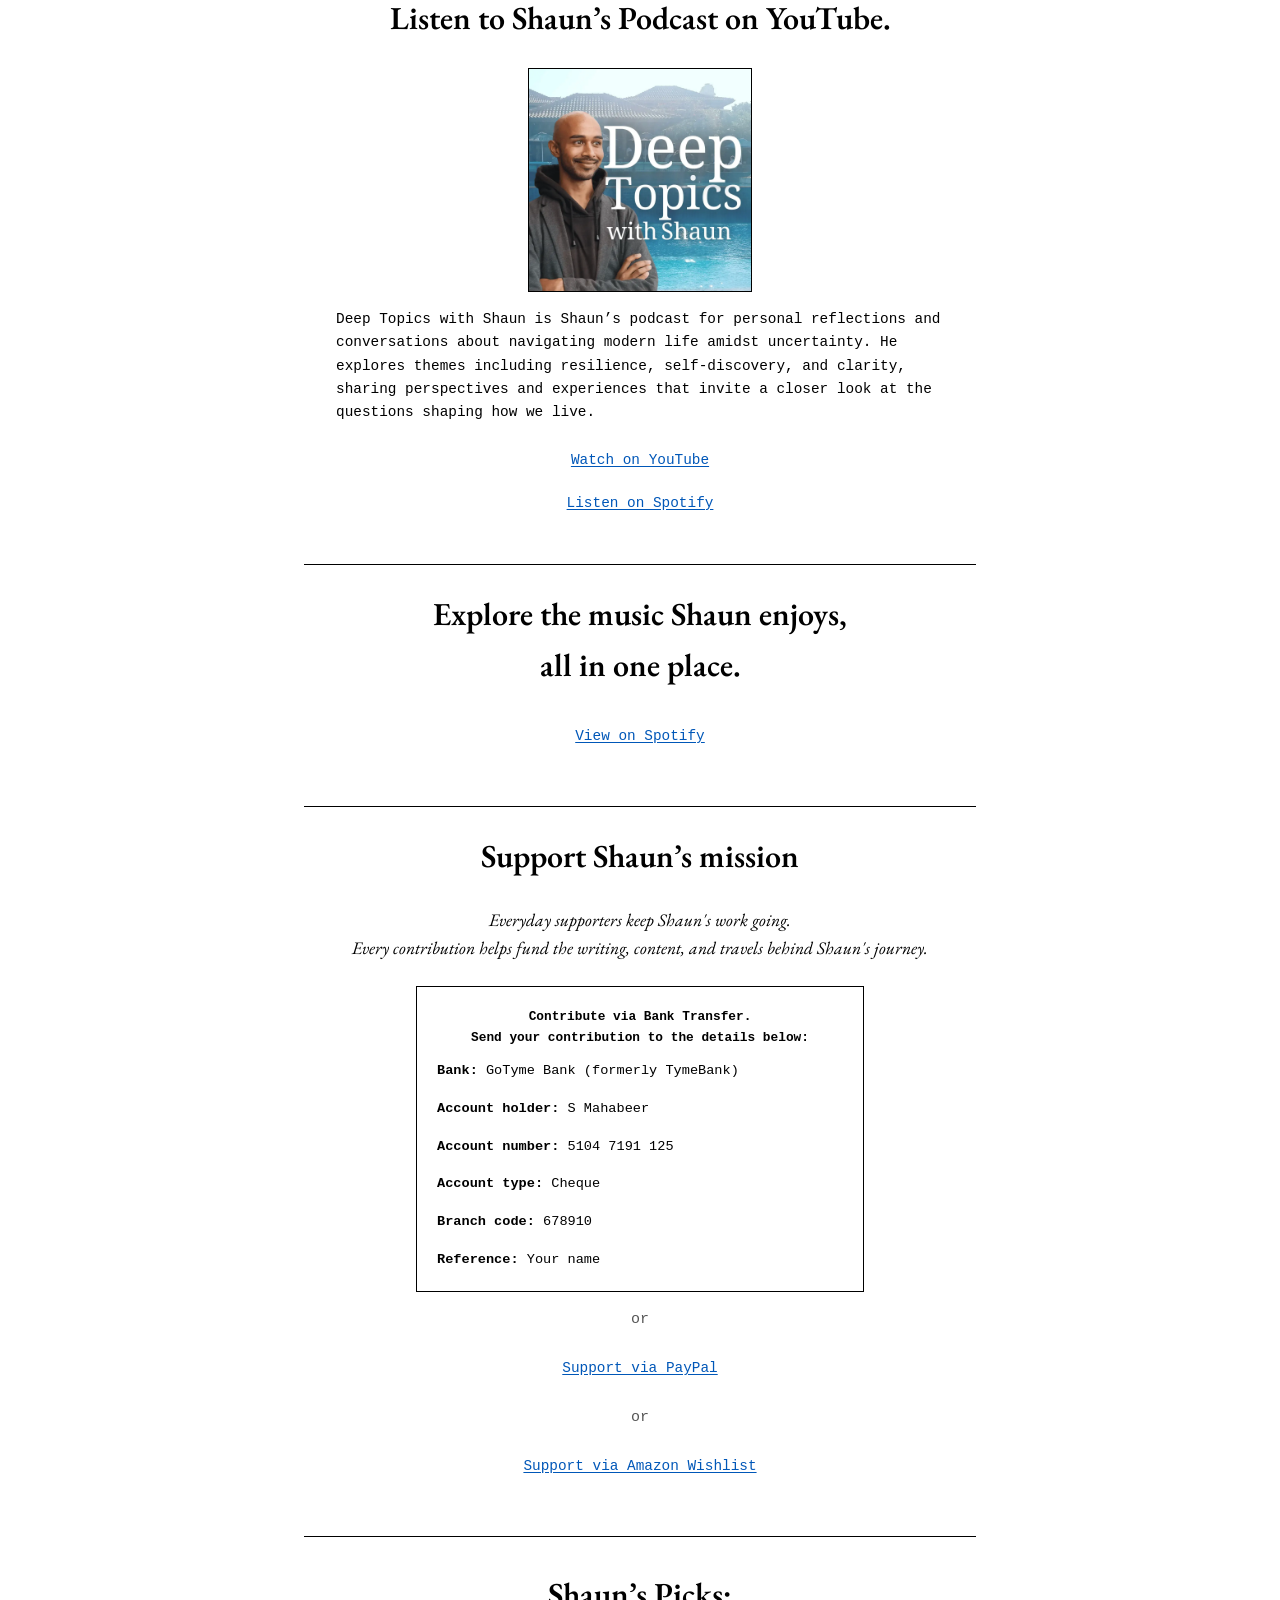
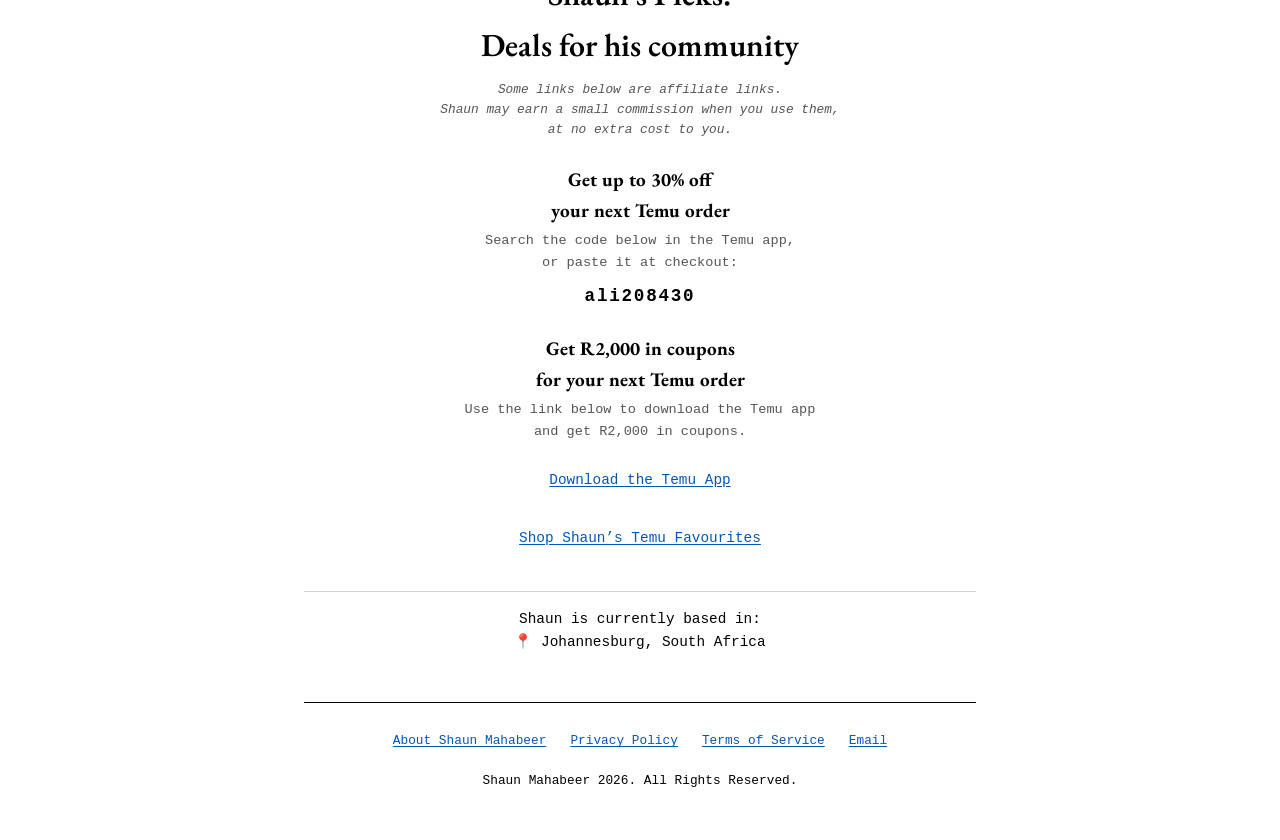
==== commit 320393ac: "spacing" ====
--- a/index.html
+++ b/index.html
@@ -193,7 +193,7 @@
             <!-- NEWSLETTER / EMAIL SIGNUP -->
             <section id="newsletter" class="signup-section" aria-labelledby="signup-heading">
                 <h2 id="signup-heading" class="headline-centered">Read the first chapter of Solo In Joburg, free.<br>Join Shaun’s email mailing list and get it instantly.</h2>
-                <p class="signup-desc">Sign up for the introduction to Shaun’s memoir, plus new stories on food, travel, writing<br>and everyday life in Johannesburg and beyond.</p>
+                <p class="signup-desc">Sign up for the introduction to Shaun’s memoir, plus new stories on food, travel, writing and everyday life in Johannesburg and beyond.</p>
                 <!-- TODO: Replace the action below with your email provider's form URL (e.g. MailerLite, Kit, Buttondown). -->
                 <style type="text/css">@import url("https://assets.mlcdn.com/fonts.css?version=1792399");</style>
     <style type="text/css">
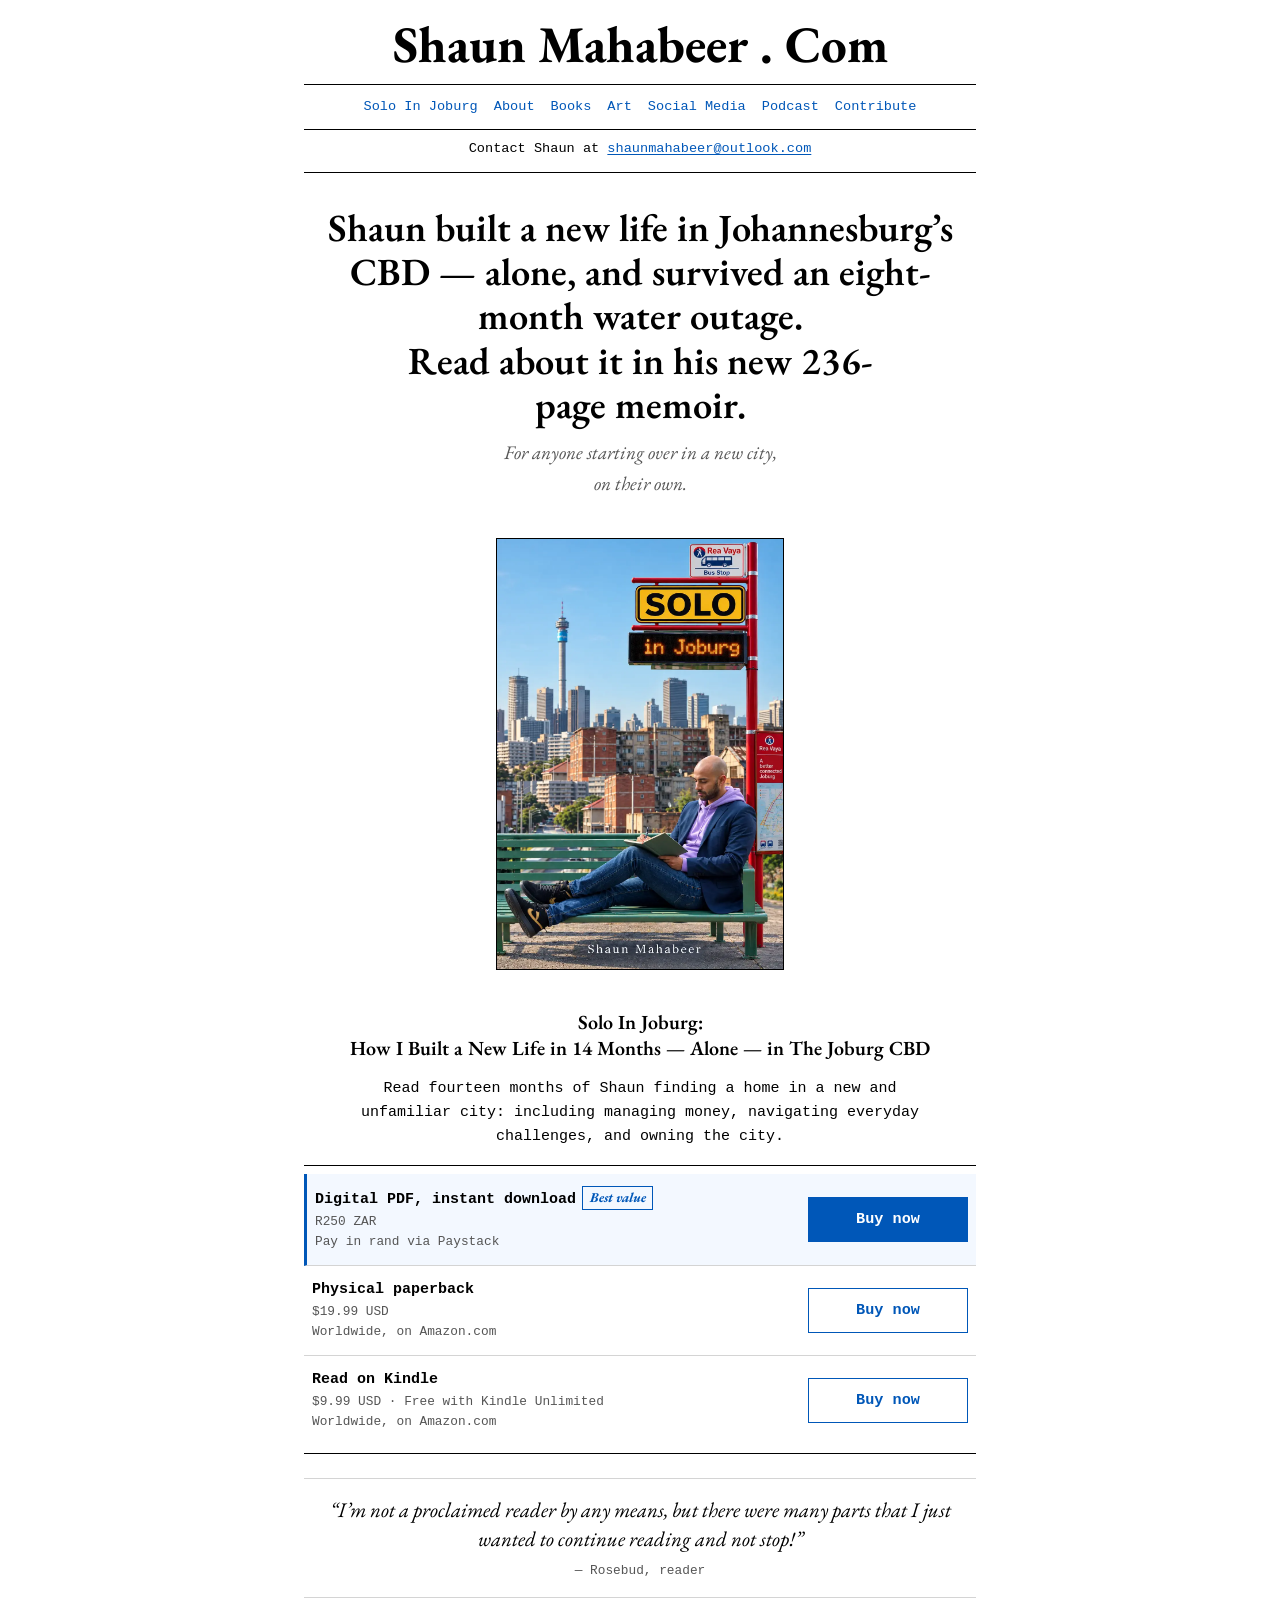
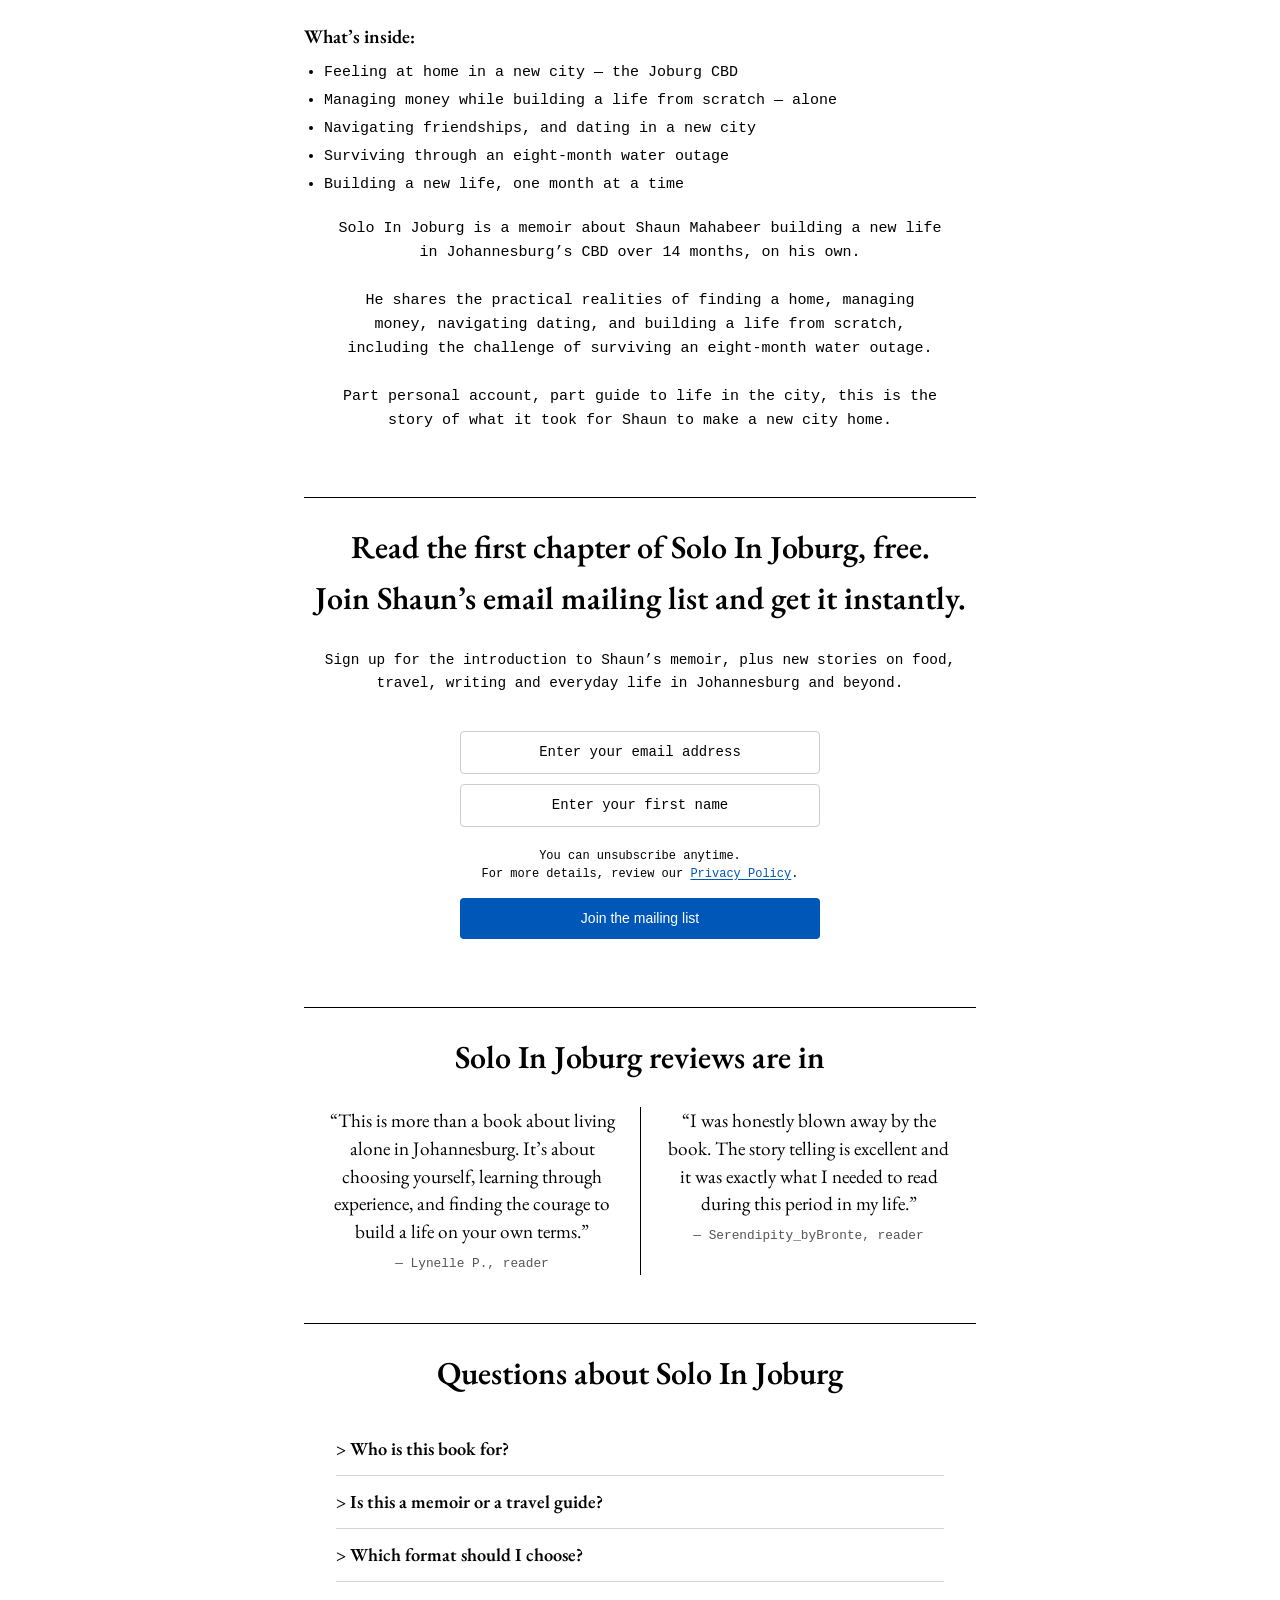
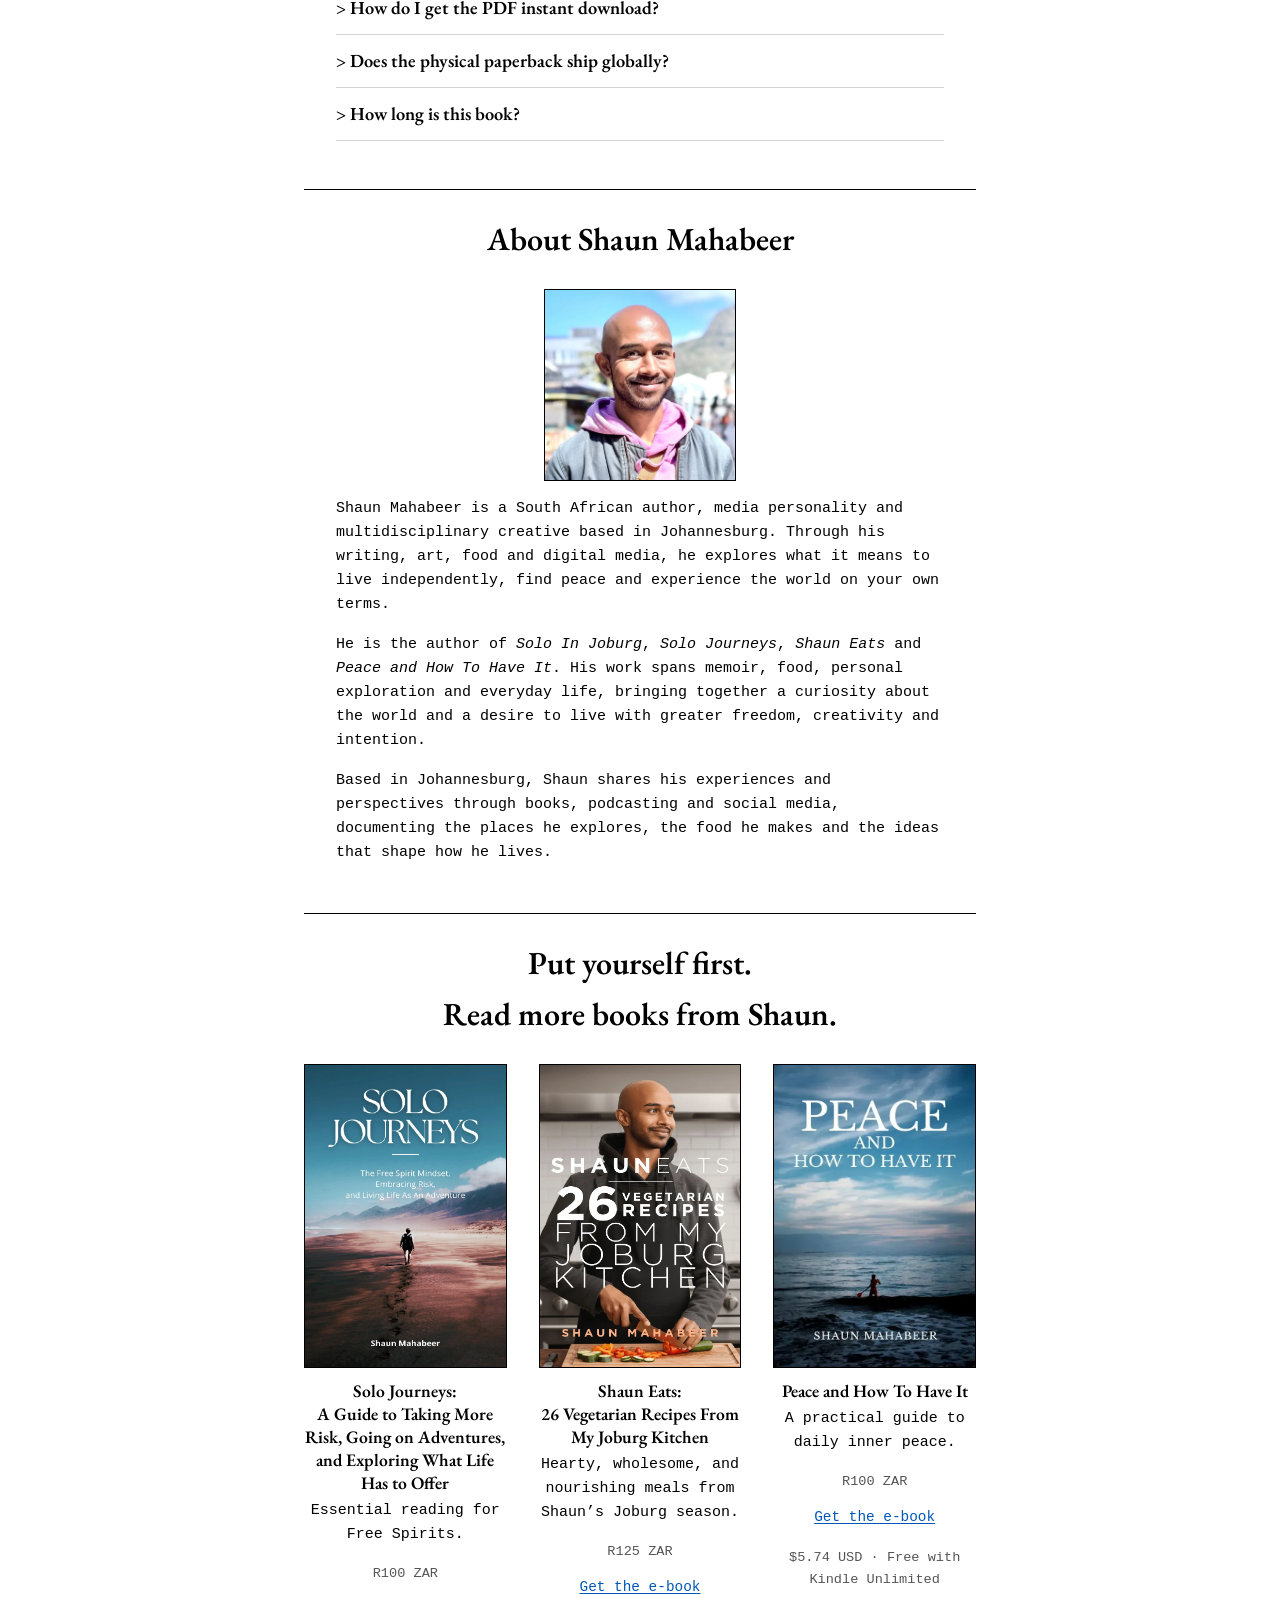
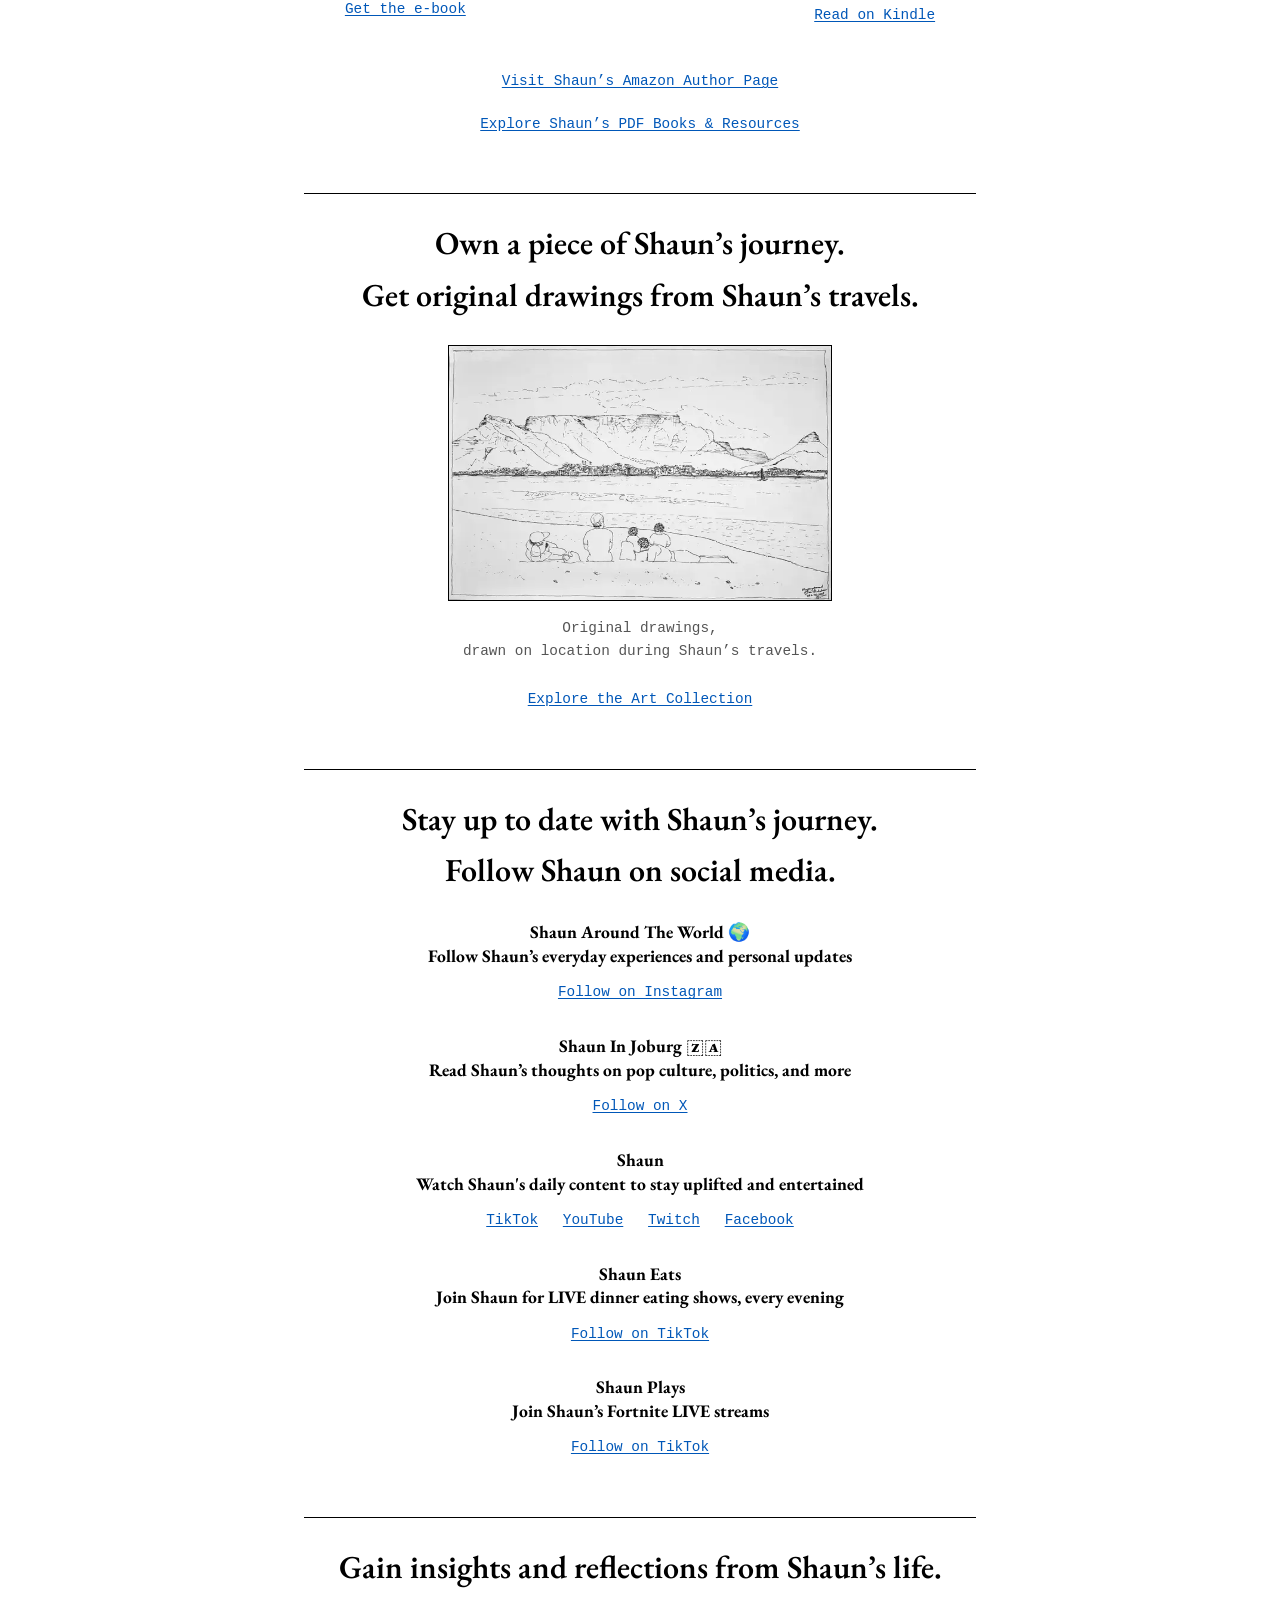
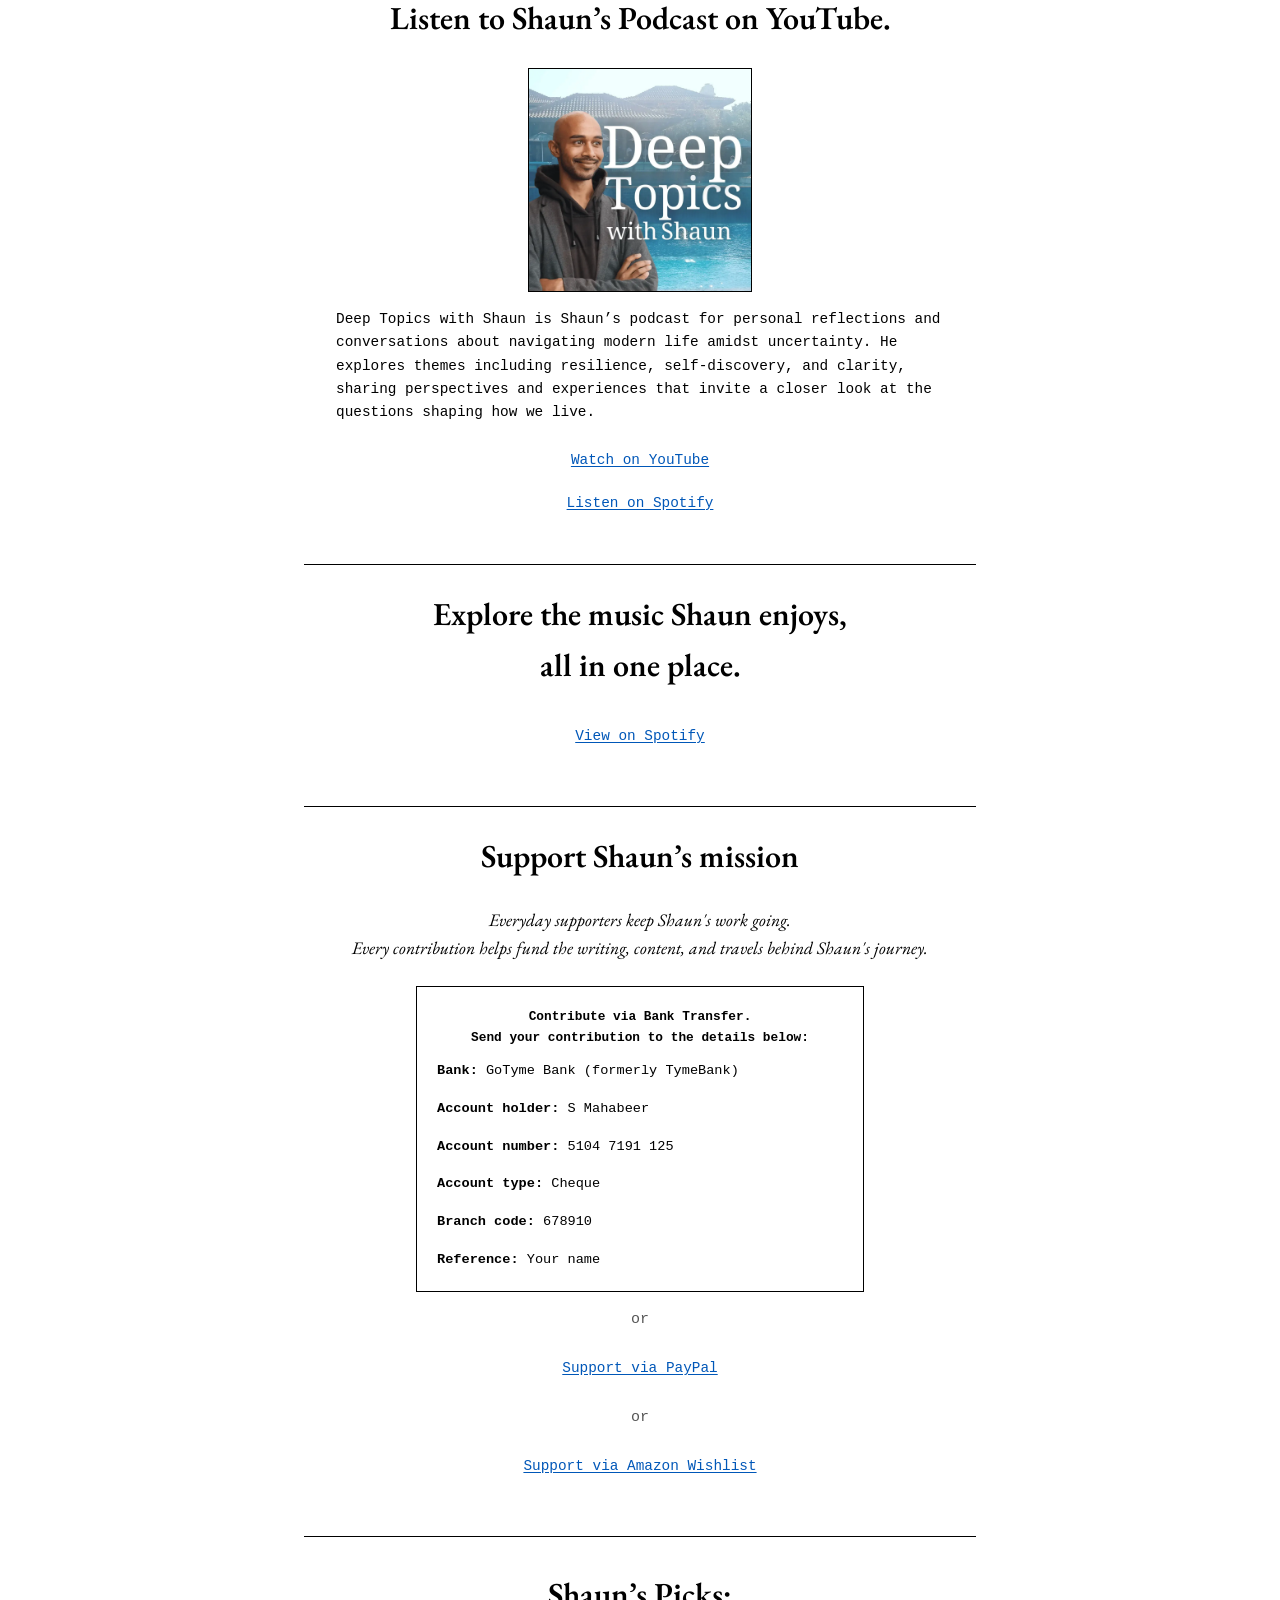
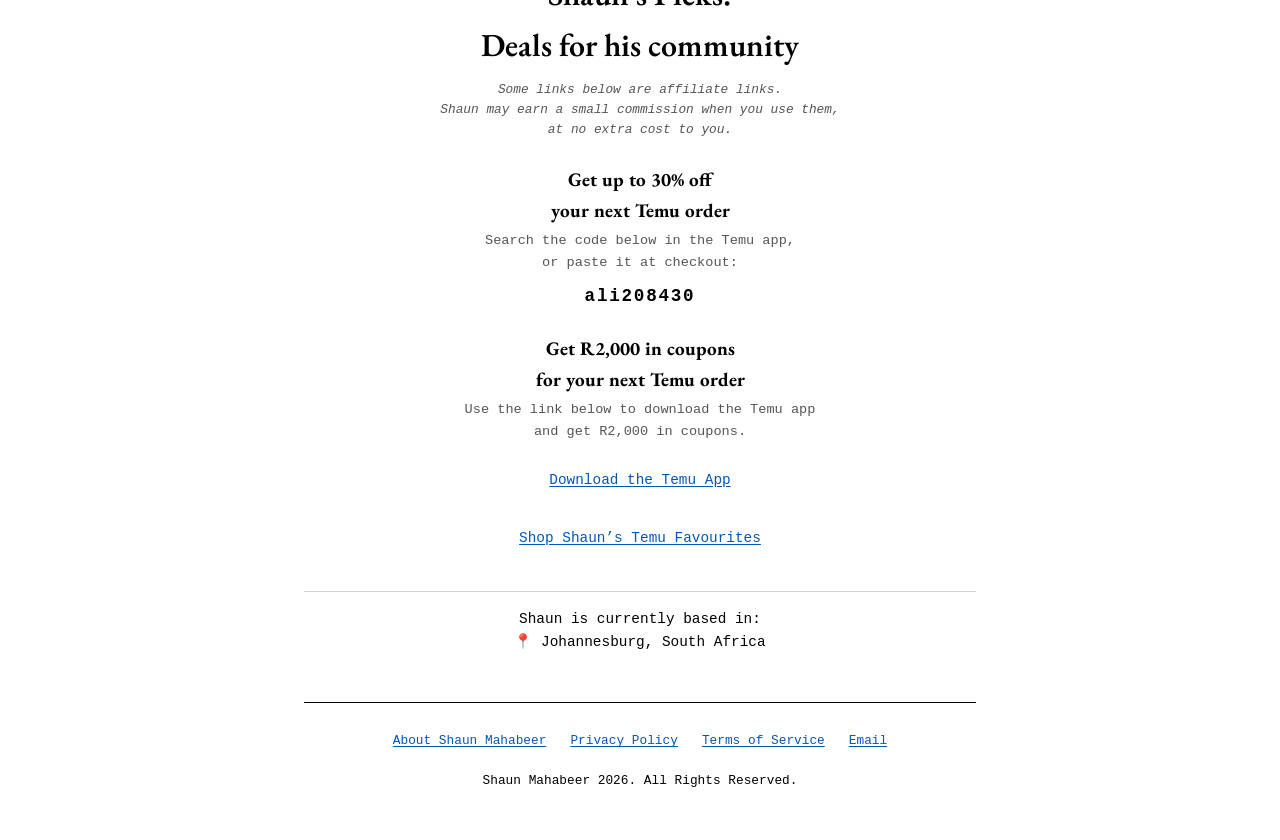
==== commit c9bf7447: "updating newsletter success message" ====
--- a/index.html
+++ b/index.html
@@ -969,8 +969,10 @@
           </div>
           <div class="ml-form-successBody row-success" style="display: none">
             <div class="ml-form-successContent">
-                <h4>Thank you for signing up!</h4>
-                <p>You have successfully joined Shaun's email mailing list.</p>
+                <h4>You’re in. Your free chapter is ready.</h4>
+                <p><br></p>
+                <p><strong>Thank you for joining Shaun’s mailing list.</strong><a builder-link-id="-2" href="https://drive.google.com/file/d/1Z6-UiDnj_7B31pHaqLIYhuY7wscYWpv1/view?usp=sharing" target="_blank"><br>Download the intro chapter</a> and start reading<br>Shaun's new book&nbsp;<em>Solo In Joburg</em>.</p>
+                <p>A copy is also on its way to your inbox.<br>If you don’t see it within a few minutes,<br>check your spam or promotions folder.</p>
             </div>
           </div>
         </div>
--- a/style.css
+++ b/style.css
@@ -295,6 +295,17 @@
     margin-top: 3rem;
 }
 .signup-section .headline-centered { margin-top: 0; }
+
+/* Let the two long headlines fill the line instead of balancing */
+.headline-lead,
+.signup-section .headline-centered {
+    text-wrap: pretty;
+
+}
+.headline-lead {
+    font-size: clamp(1.75rem, 6vw, 2.4rem);
+}
+
 .signup-desc {
     font-size: 0.9rem;
     margin-bottom: 1rem;
@@ -616,4 +627,10 @@
         "Liberation Mono", "Courier New", monospace !important;
     font-size: 0.75rem !important;
     line-height: 1.5;
-}+}
+
+/* MailerLite success message */
+#newsletter .ml-form-embedWrapper .row-success,
+#newsletter .ml-form-embedWrapper .row-success * {
+    font-family: var(--font-body) !important;
+}
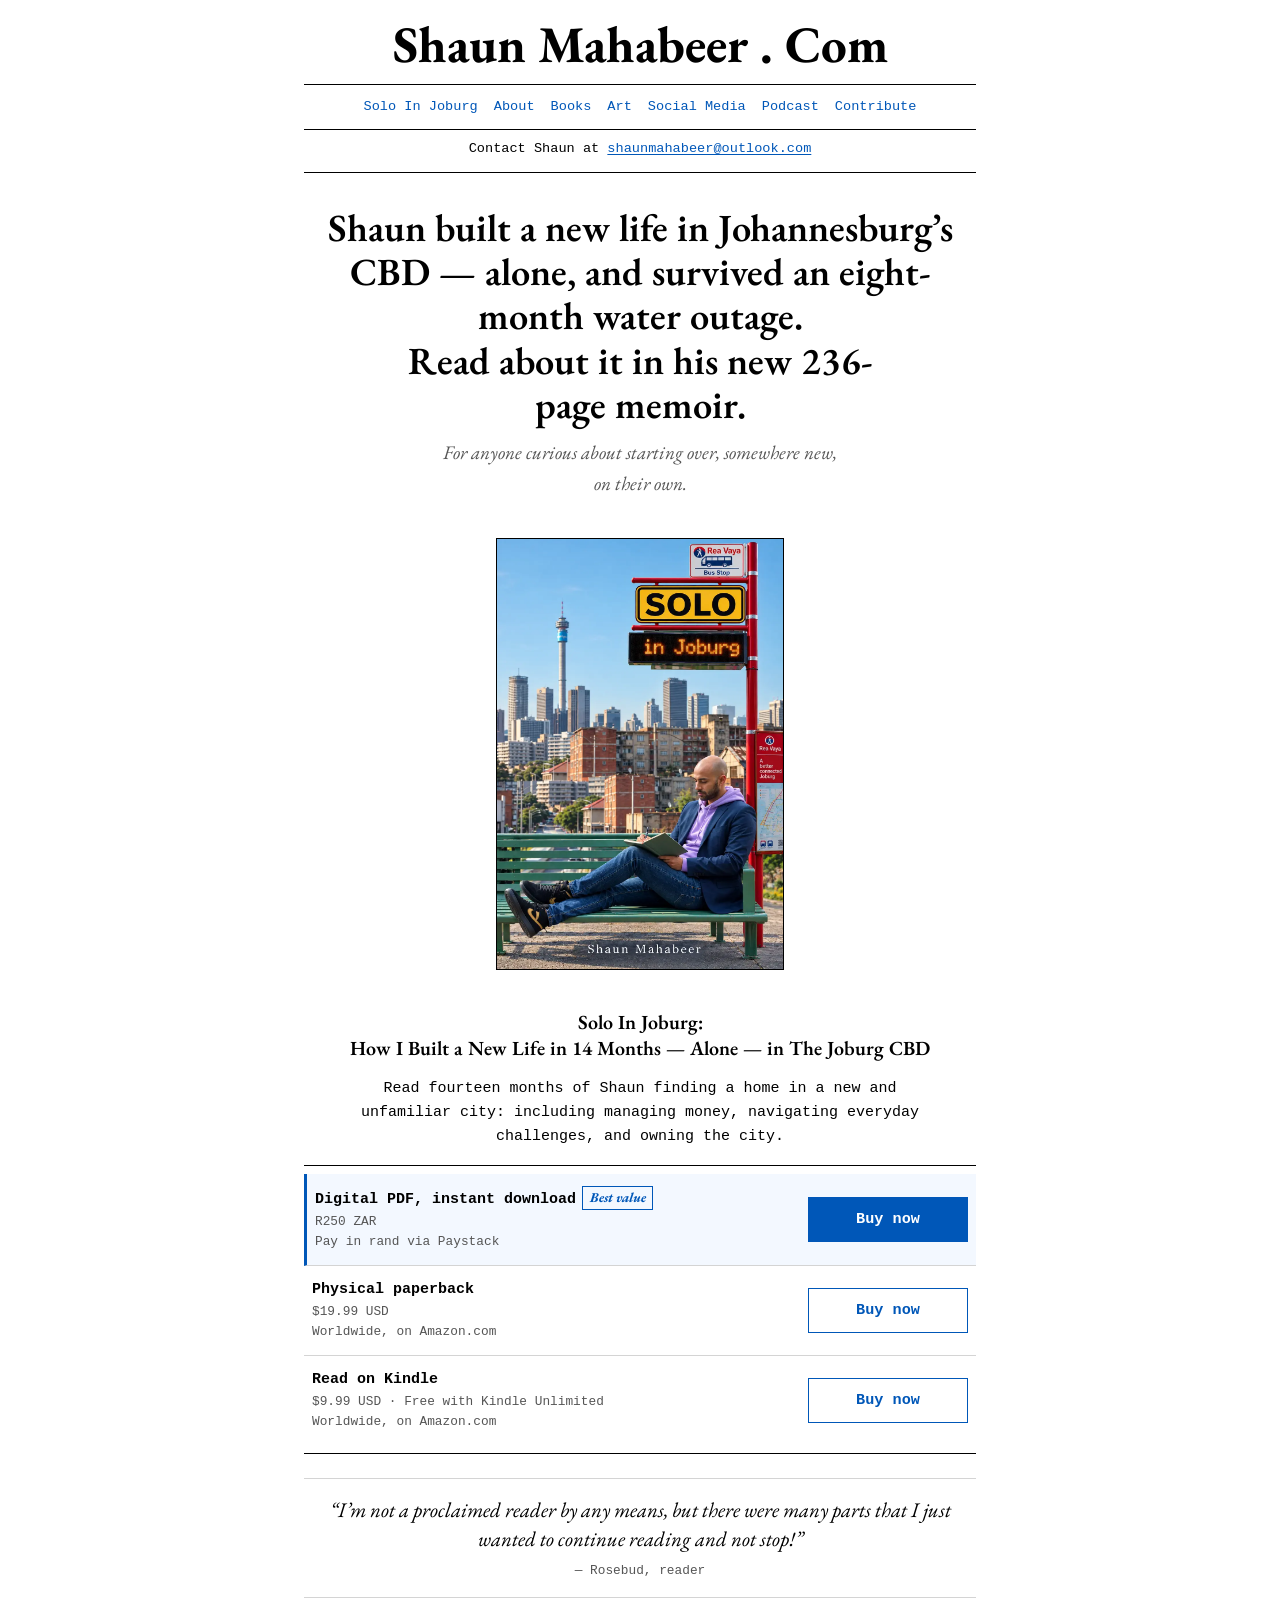
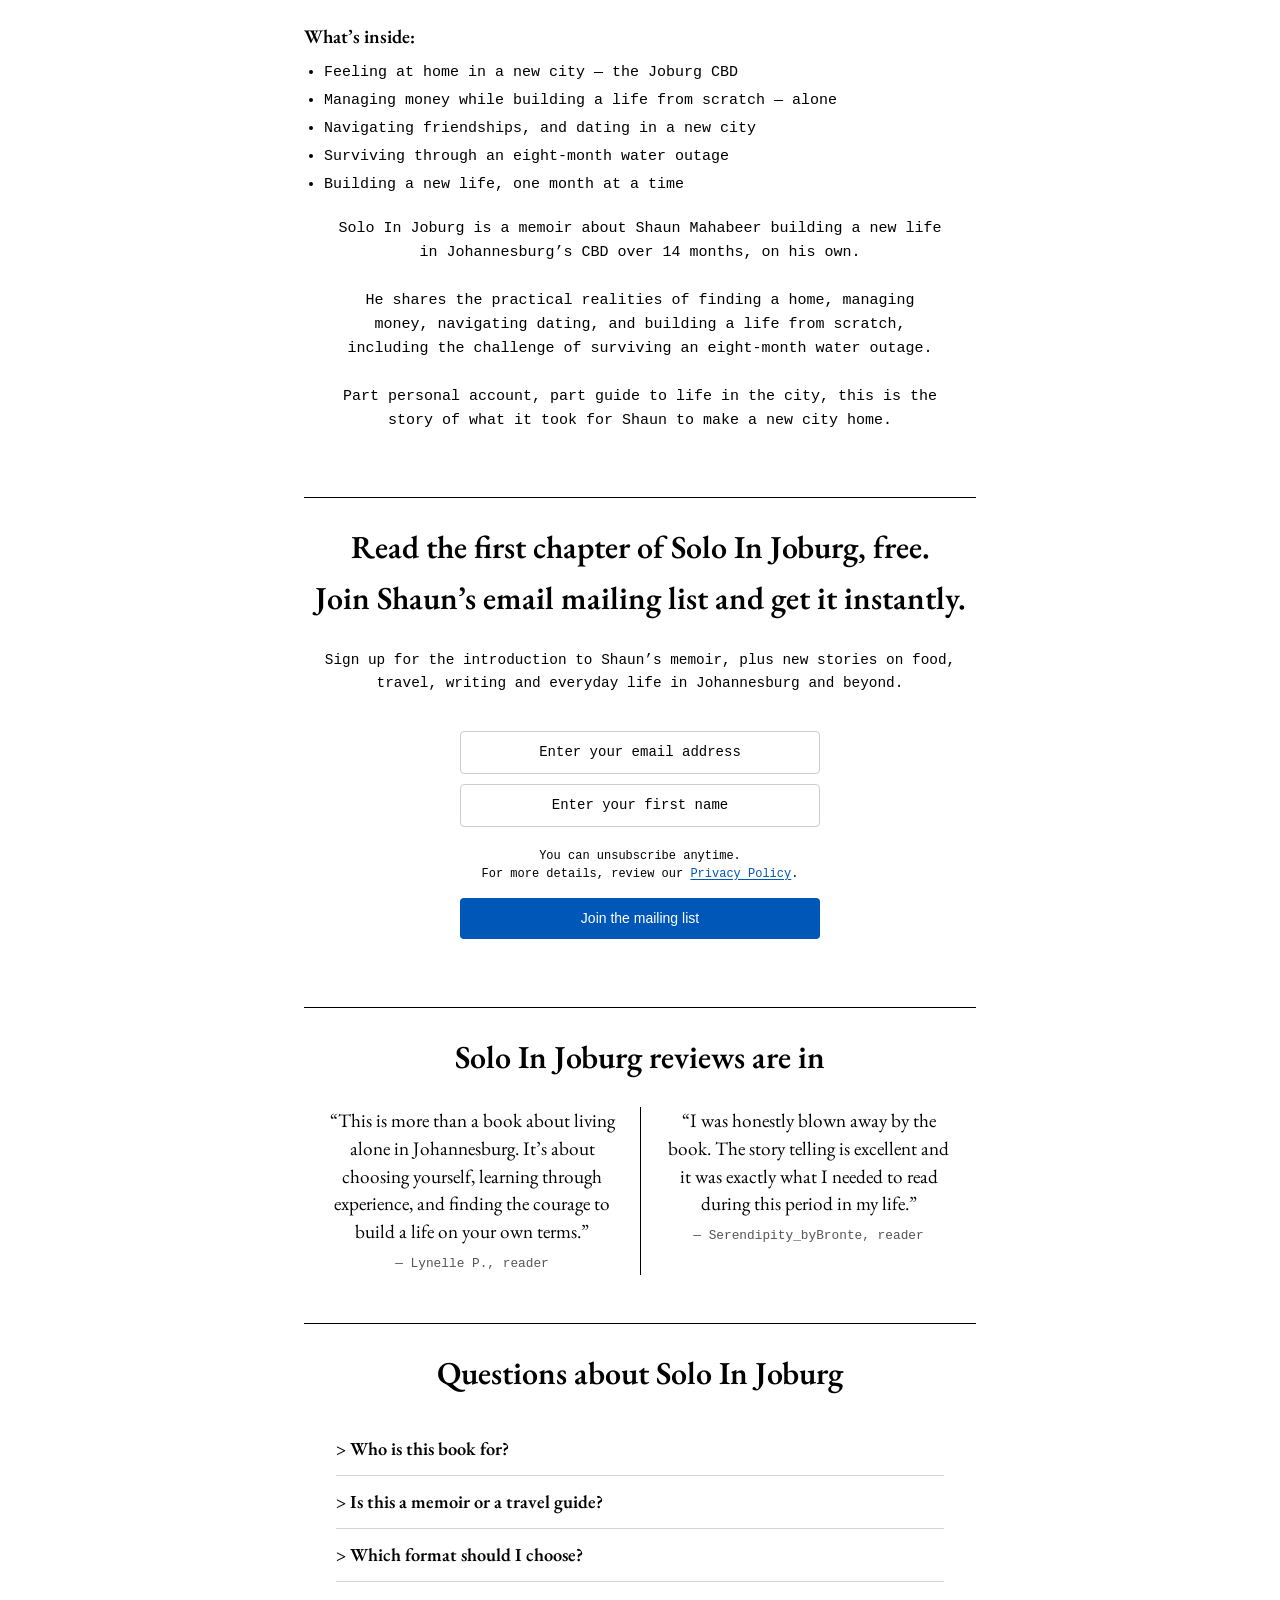
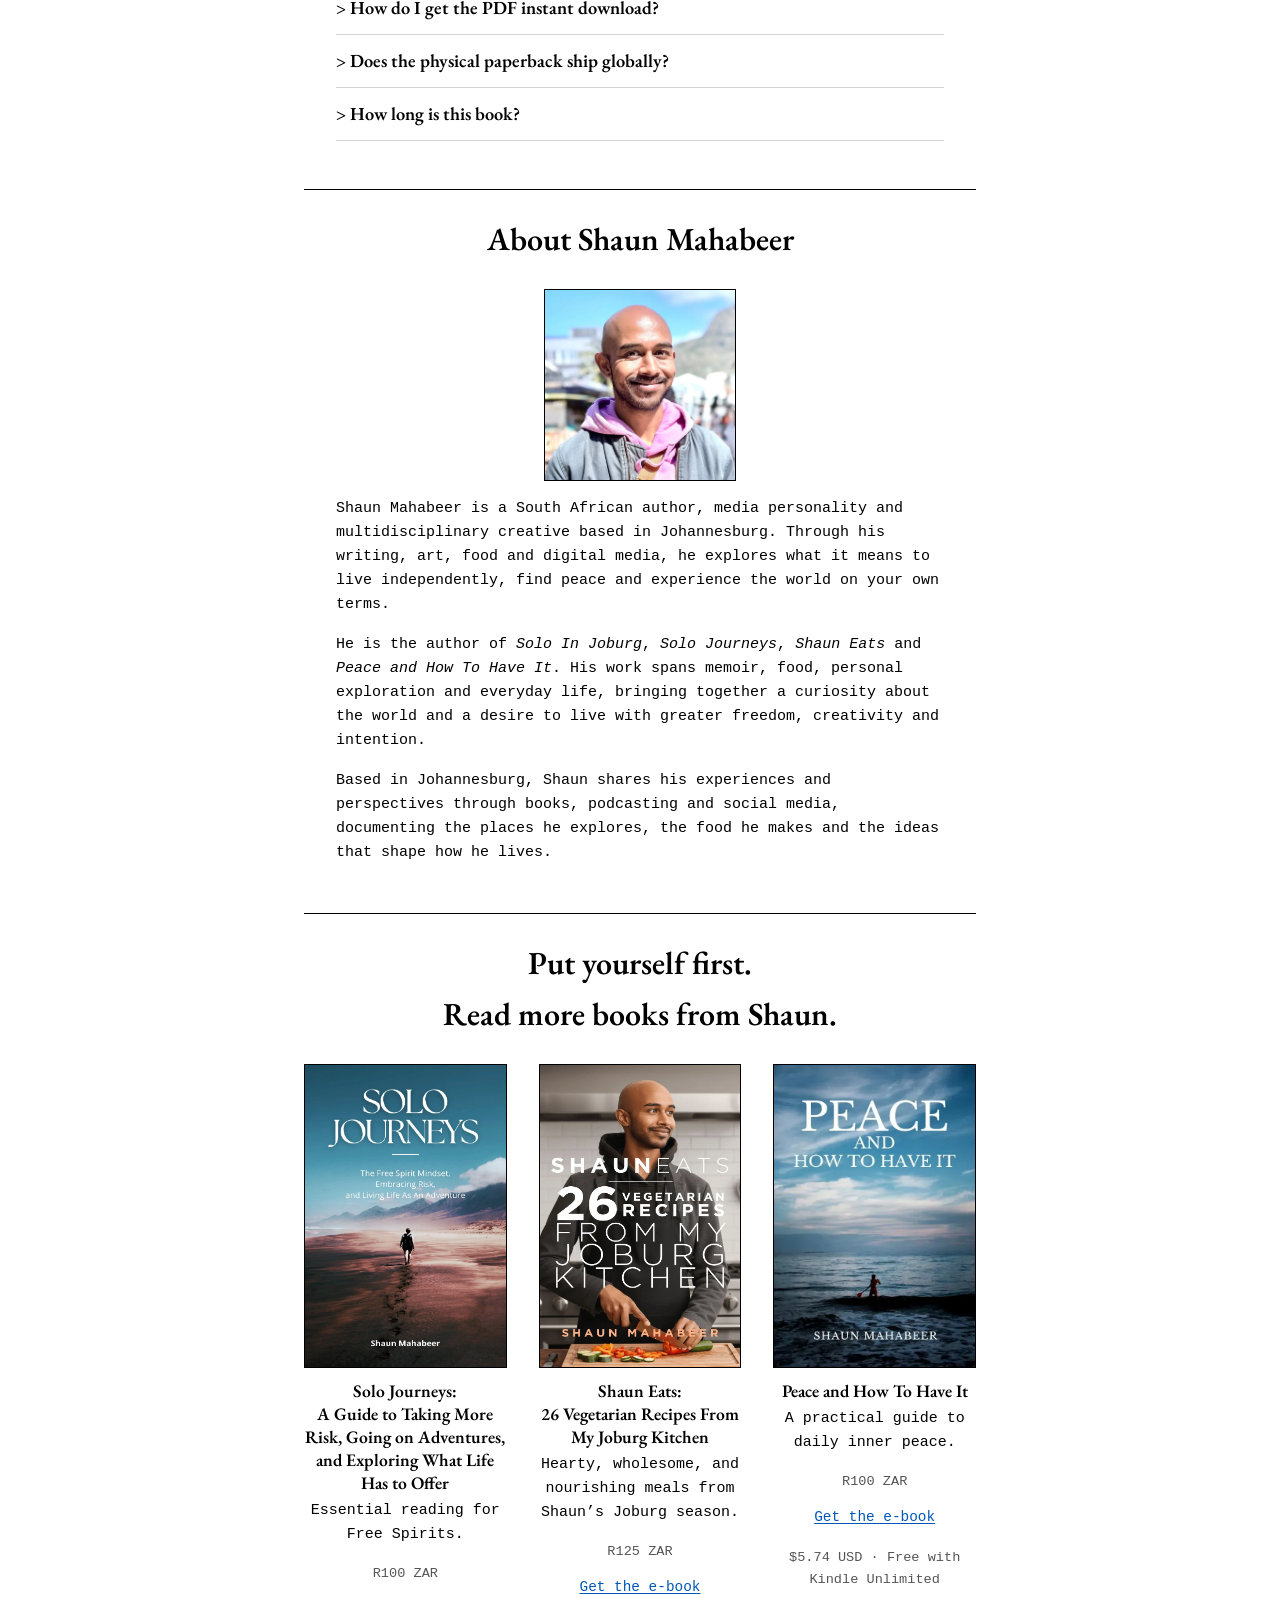
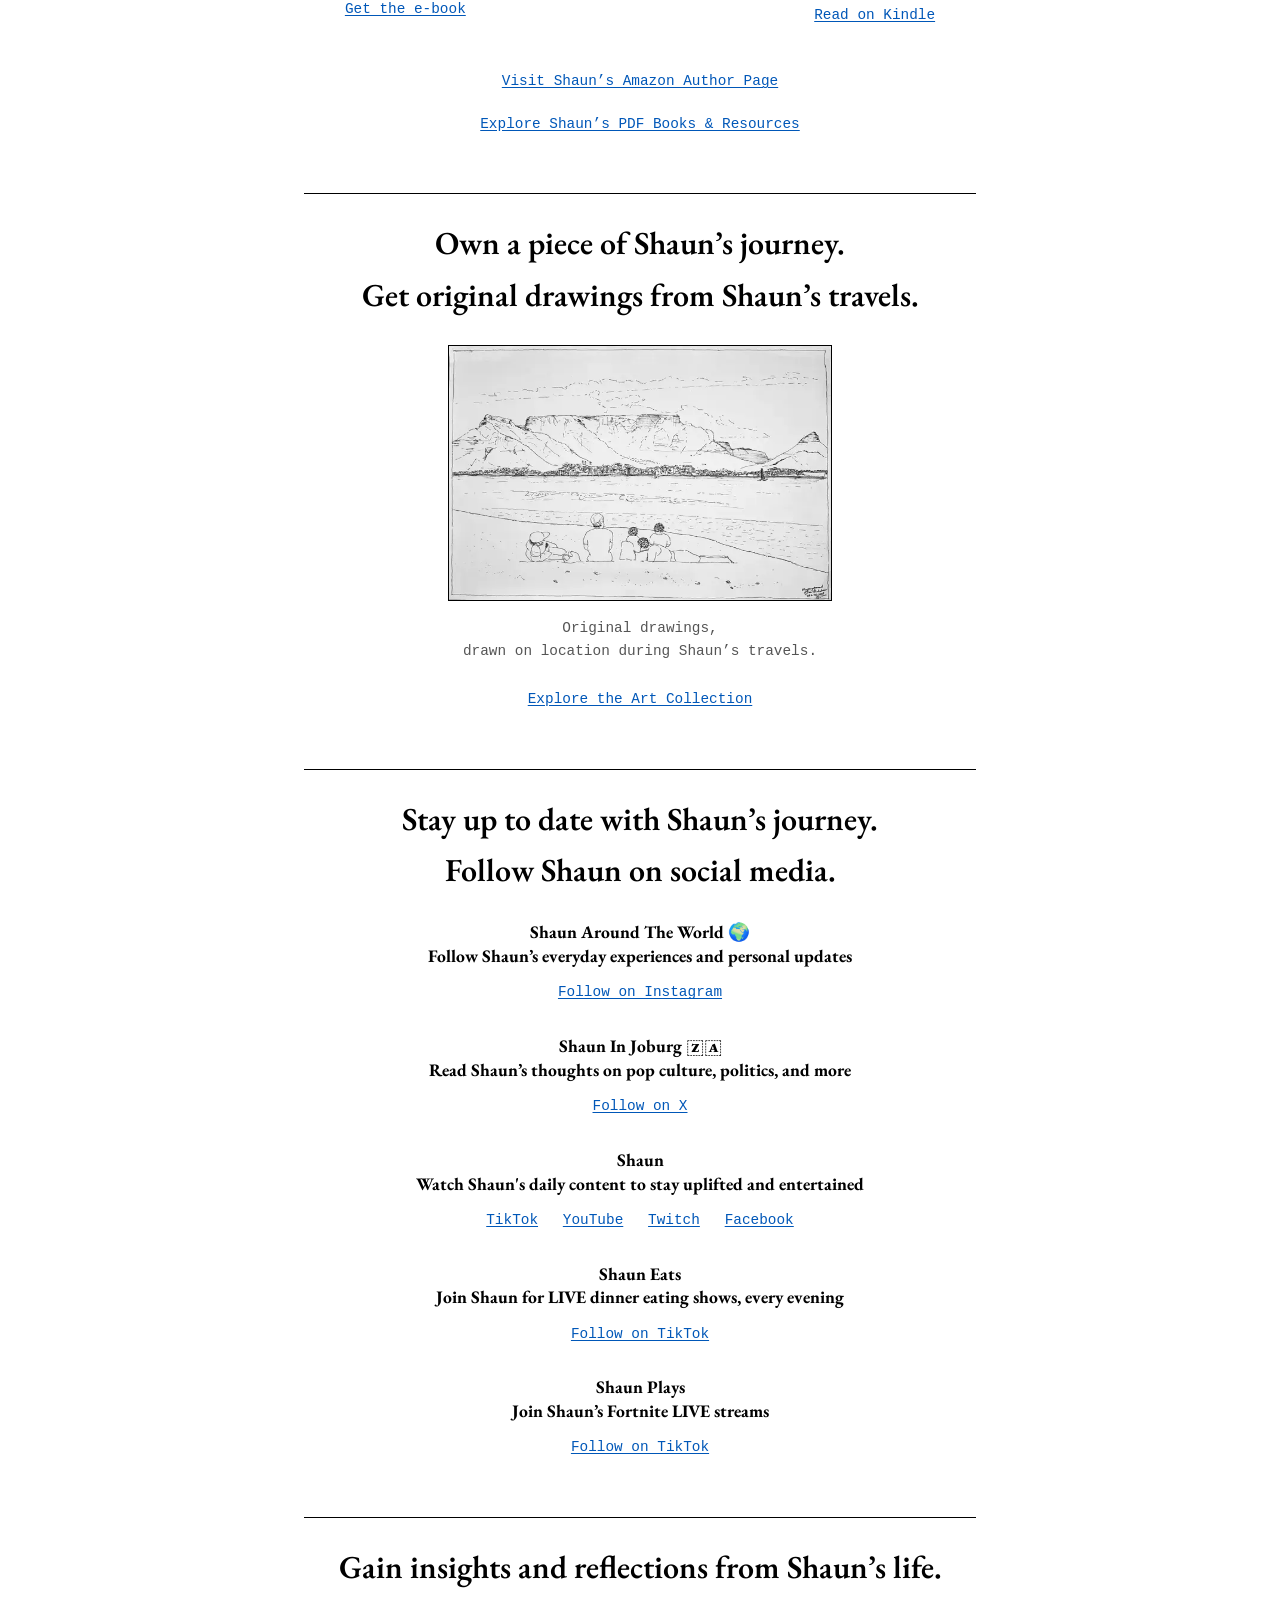
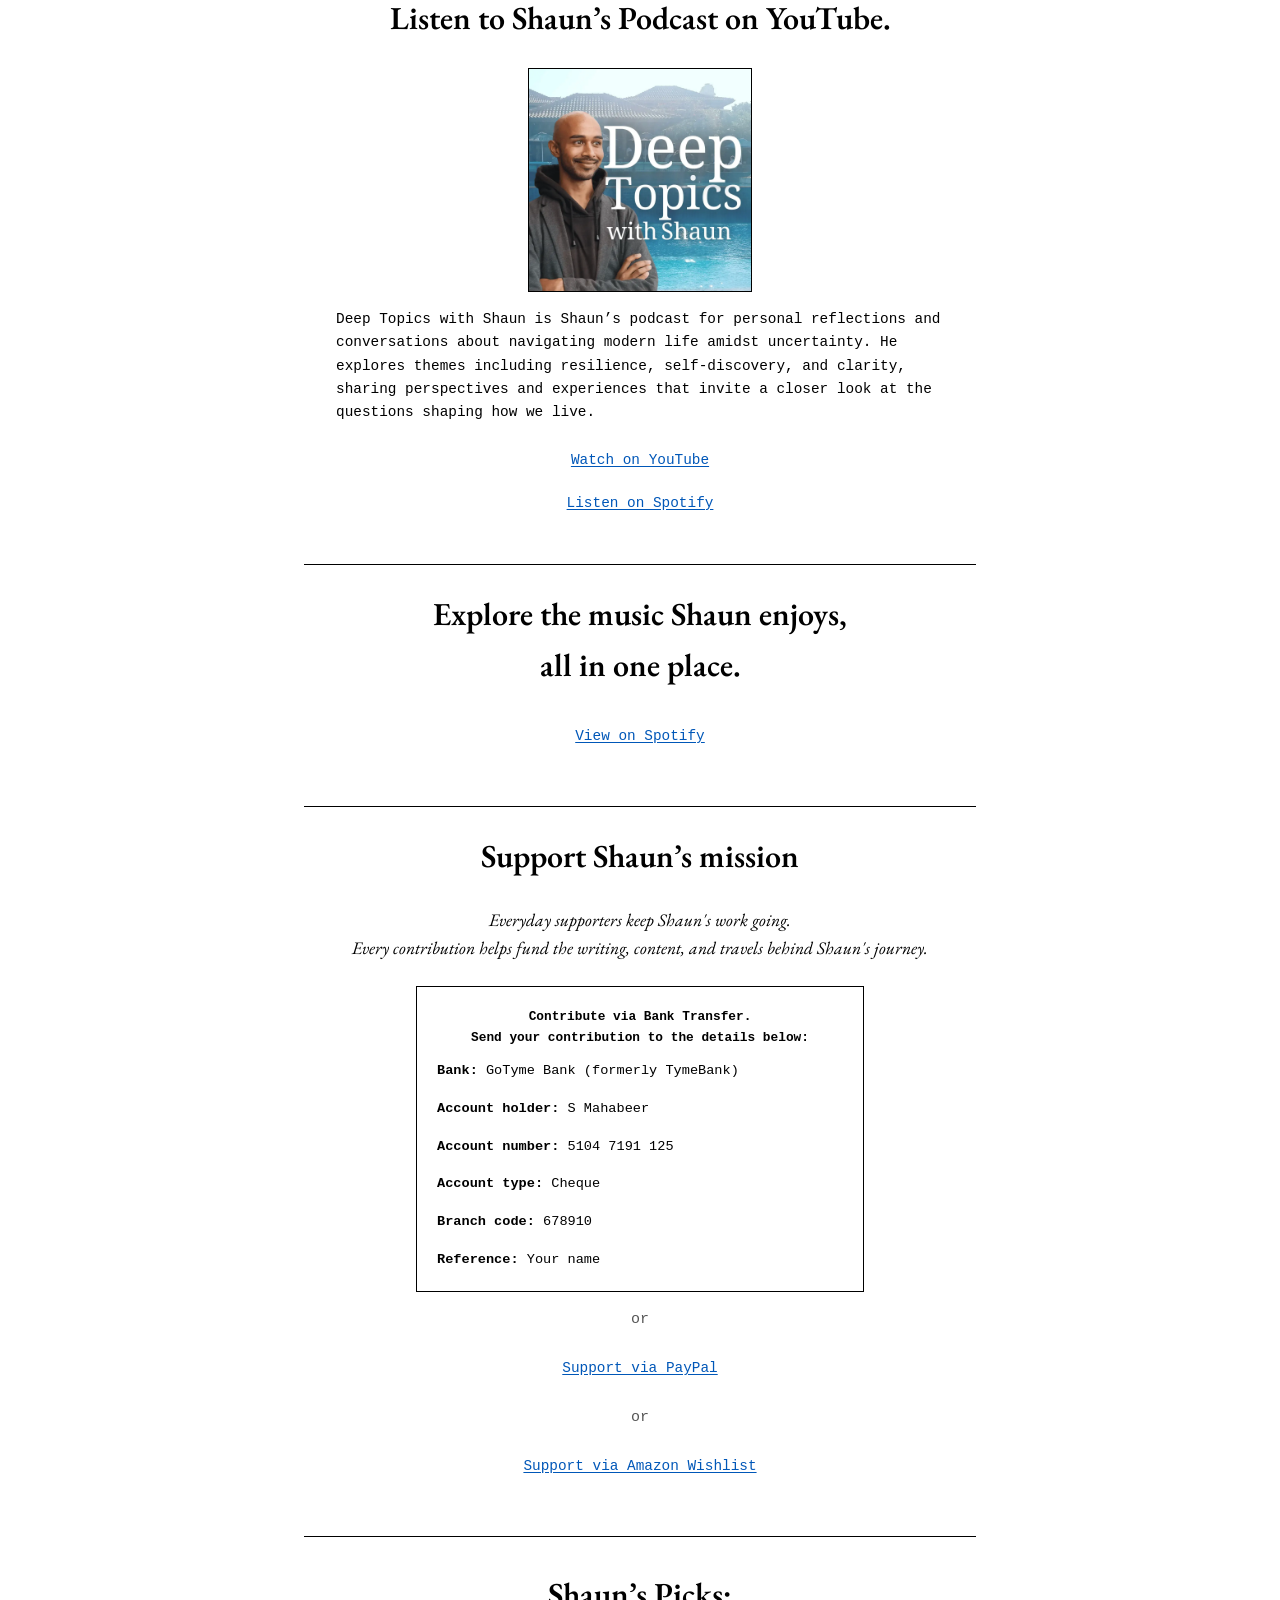
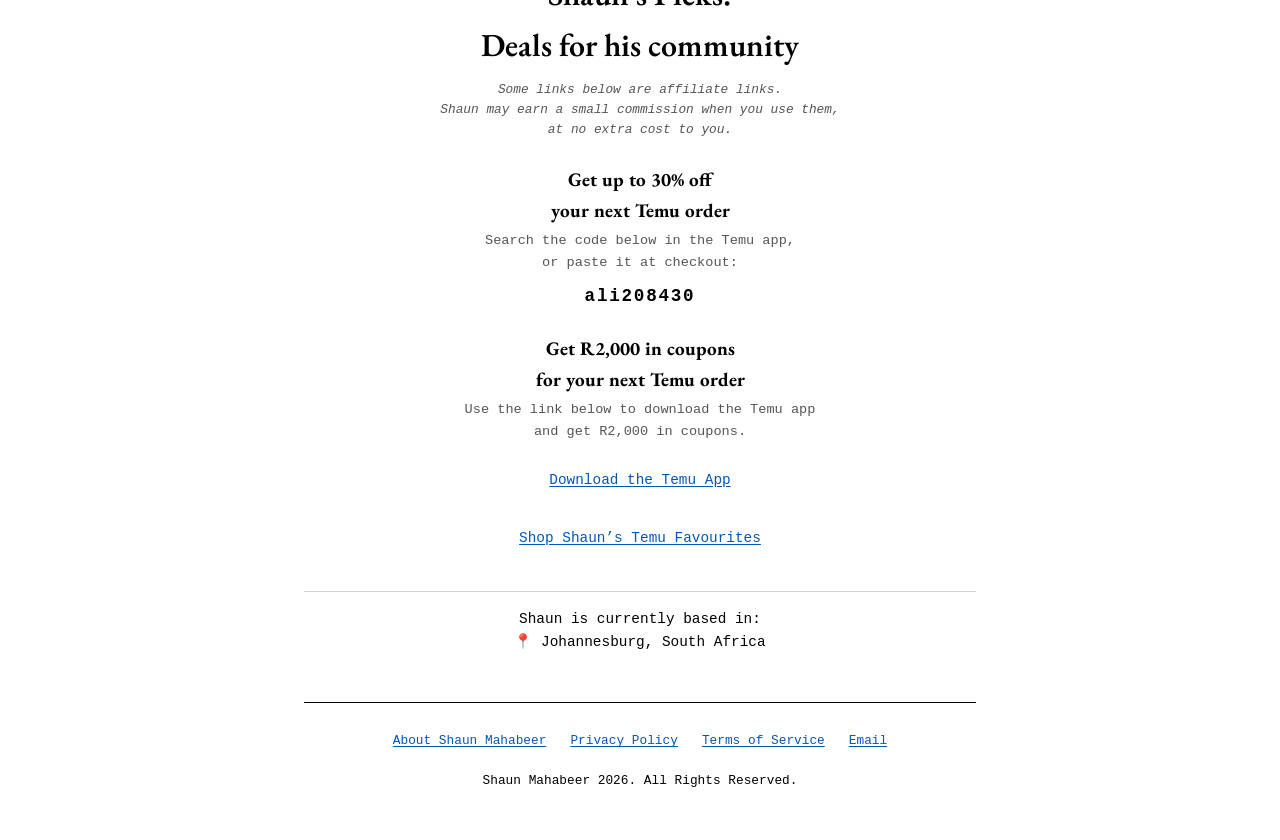
==== commit 07b5cea8: "changed meta title" ====
--- a/index.html
+++ b/index.html
@@ -3,9 +3,15 @@
 <head>
     <meta charset="UTF-8">
     <meta name="viewport" content="width=device-width, initial-scale=1">
-    <title>Get Solo In Joburg by Shaun Mahabeer | A Johannesburg Memoir</title>
+    <title>Solo In Joburg by Shaun Mahabeer | Part Memoir, Part Johannesburg Travel Guide</title>
     <meta name="description" content="Get Solo In Joburg is Shaun Mahabeer's memoir of building a new life alone — solo living — in Johannesburg's CBD over 14 months. Available in paperback, Kindle and PDF.">
     <meta name="theme-color" content="#ffffff">
+
+    <!-- Favicons -->
+    <link rel="icon" type="image/png" sizes="40x40" href="/favicon-40x40.png">
+    <link rel="icon" type="image/png" sizes="180x180" href="/favicon-180x180.png">
+    <link rel="apple-touch-icon" sizes="180x180" href="/apple-touch-icon.png">
+
     <meta name="robots" content="index, follow, max-image-preview:large">
     <meta name="author" content="Shaun Mahabeer">
     <link rel="canonical" href="https://shaunmahabeer.com/">
@@ -15,12 +21,12 @@
     <meta property="og:site_name" content="Shaun Mahabeer">
     <meta property="og:locale" content="en_ZA">
     <meta property="og:url" content="https://shaunmahabeer.com/">
-    <meta property="og:title" content="Get Solo In Joburg by Shaun Mahabeer | A Johannesburg Memoir">
+    <meta property="og:title" content="Solo In Joburg by Shaun Mahabeer | Part Memoir, Part Johannesburg Travel Guide">
     <meta property="og:description" content="Shaun spent 14 months building a new life alone in Johannesburg's CBD: finding a home, managing money, dating and living through an eight-month water outage.">
     <meta property="og:image" content="https://shaunmahabeer.com/solo-in-joburg-book-by-shaun-mahabeer.webp">
     <meta property="og:image:alt" content="Cover of Solo In Joburg by Shaun Mahabeer">
     <meta name="twitter:card" content="summary">
-    <meta name="twitter:title" content="Get Solo In Joburg by Shaun Mahabeer | A Johannesburg Memoir">
+    <meta name="twitter:title" content="Solo In Joburg by Shaun Mahabeer | Part Memoir, Part Johannesburg Travel Guide">
     <meta name="twitter:description" content="Shaun spent 14 months building a new life alone in Johannesburg's CBD: finding a home, managing money, dating and living through an eight-month water outage.">
     <meta name="twitter:image" content="https://shaunmahabeer.com/solo-in-joburg-book-by-shaun-mahabeer.webp">
 
@@ -131,7 +137,7 @@
             <!-- FRONT PAGE LEAD STORY -->
             <article id="new-release" class="lead-story" aria-labelledby="lead-headline">
                 <h2 id="lead-headline" class="headline headline-lead">Shaun built a new life in Johannesburg’s CBD — alone, and survived an eight-month water outage.<br>Read about it in his new 236-page memoir.</h2>
-                <p class="lead-audience">For anyone starting over in a new city,<br>on their own.</p>
+                <p class="lead-audience">For anyone curious about starting over, somewhere new,<br>on their own.</p>
 
                 <div class="lead-body">
                     <figure class="cover">
--- a/style.css
+++ b/style.css
@@ -629,8 +629,14 @@
     line-height: 1.5;
 }
 
-/* MailerLite success message */
-#newsletter .ml-form-embedWrapper .row-success,
-#newsletter .ml-form-embedWrapper .row-success * {
+/* MailerLite success message: preserve Garamond heading */
+#newsletter .ml-form-embedWrapper .row-success h4 {
+    font-family: var(--font-head) !important;
+}
+
+/* MailerLite success message: Consolas body text */
+#newsletter .ml-form-embedWrapper .row-success p,
+#newsletter .ml-form-embedWrapper .row-success p * {
     font-family: var(--font-body) !important;
 }
+
